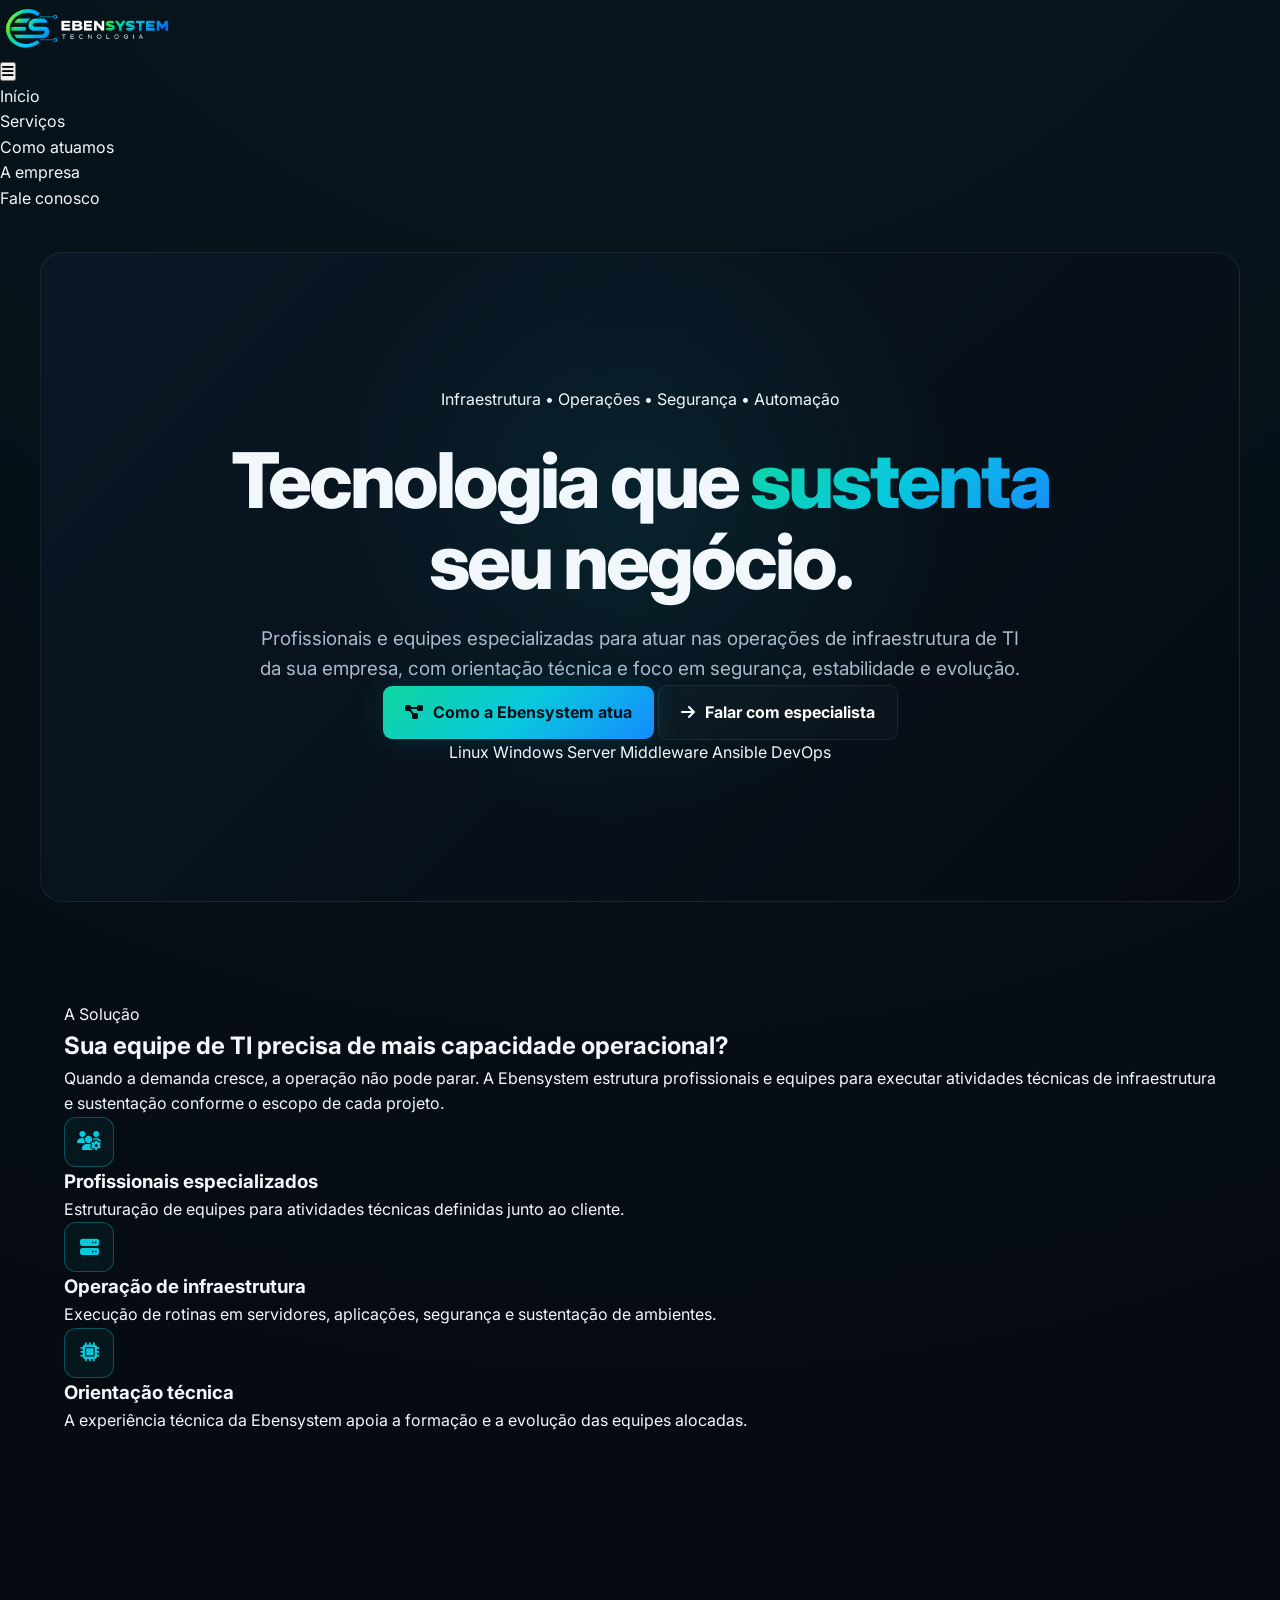
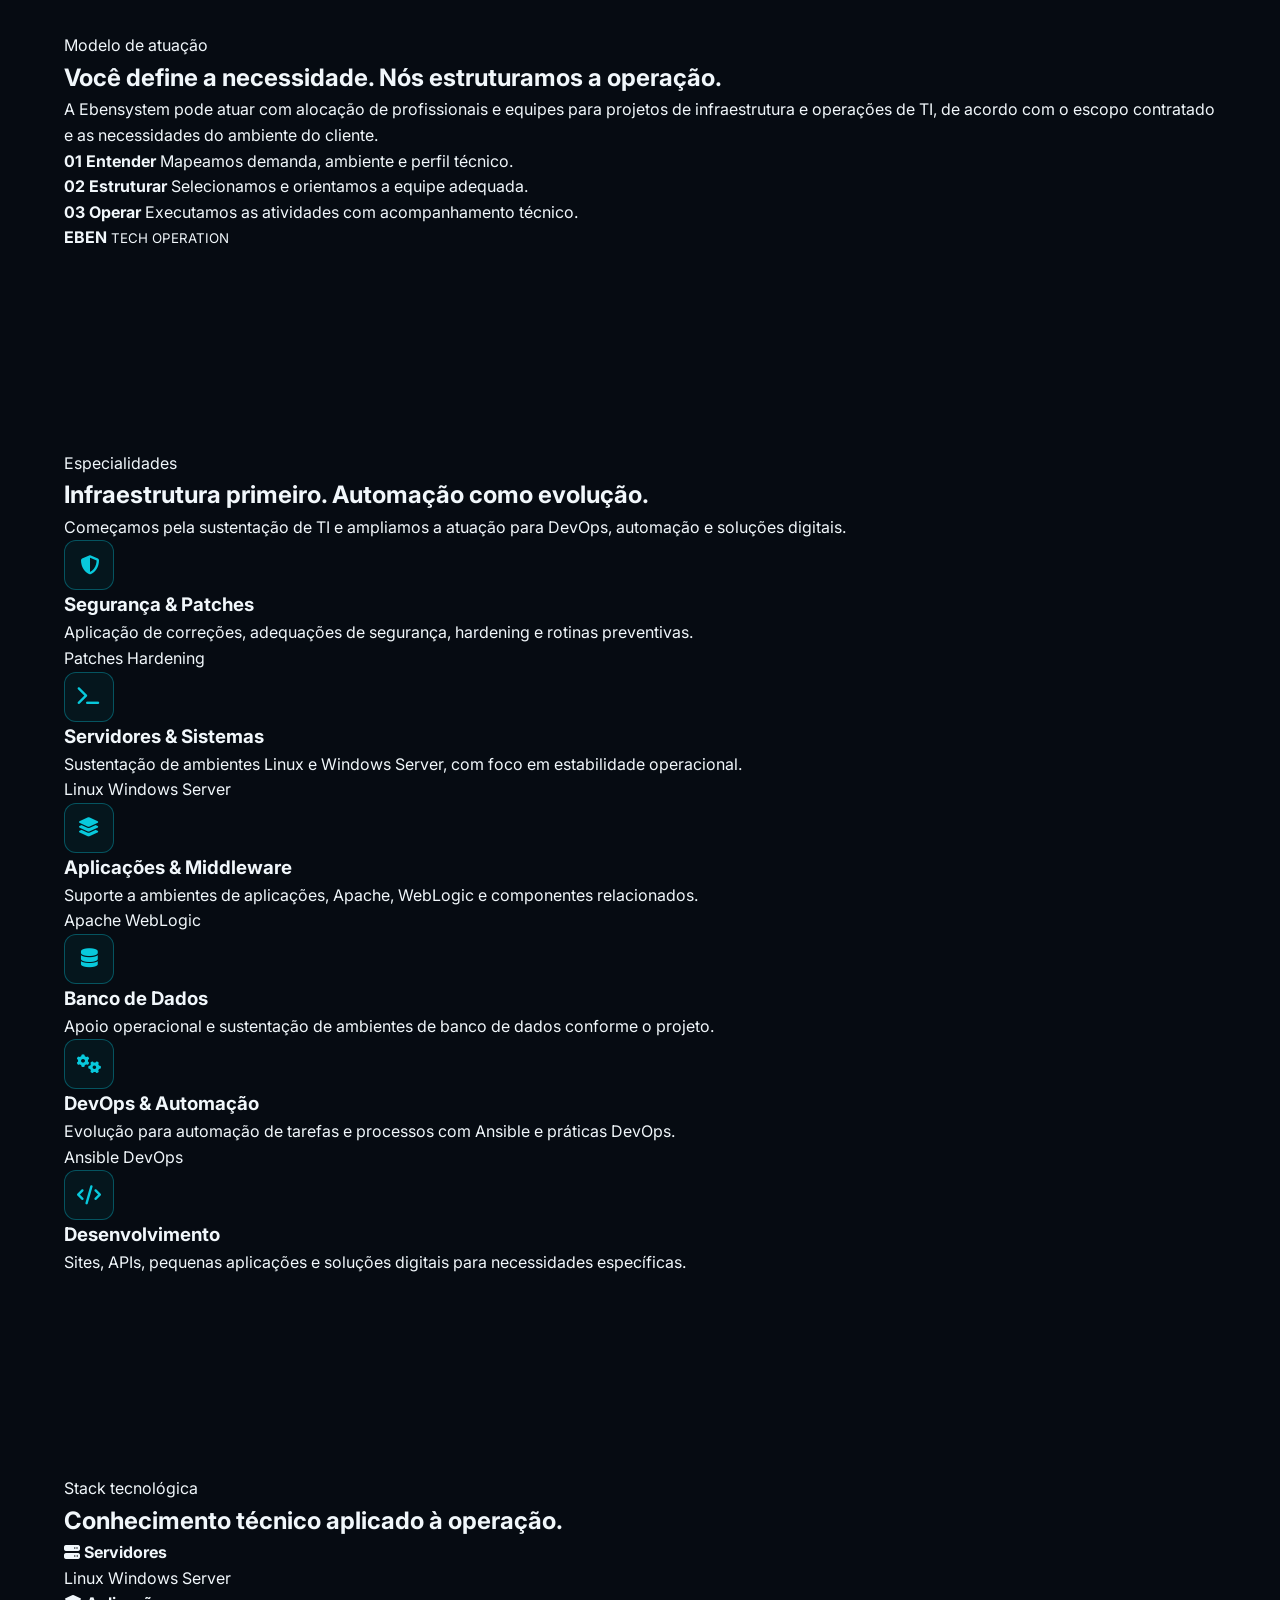
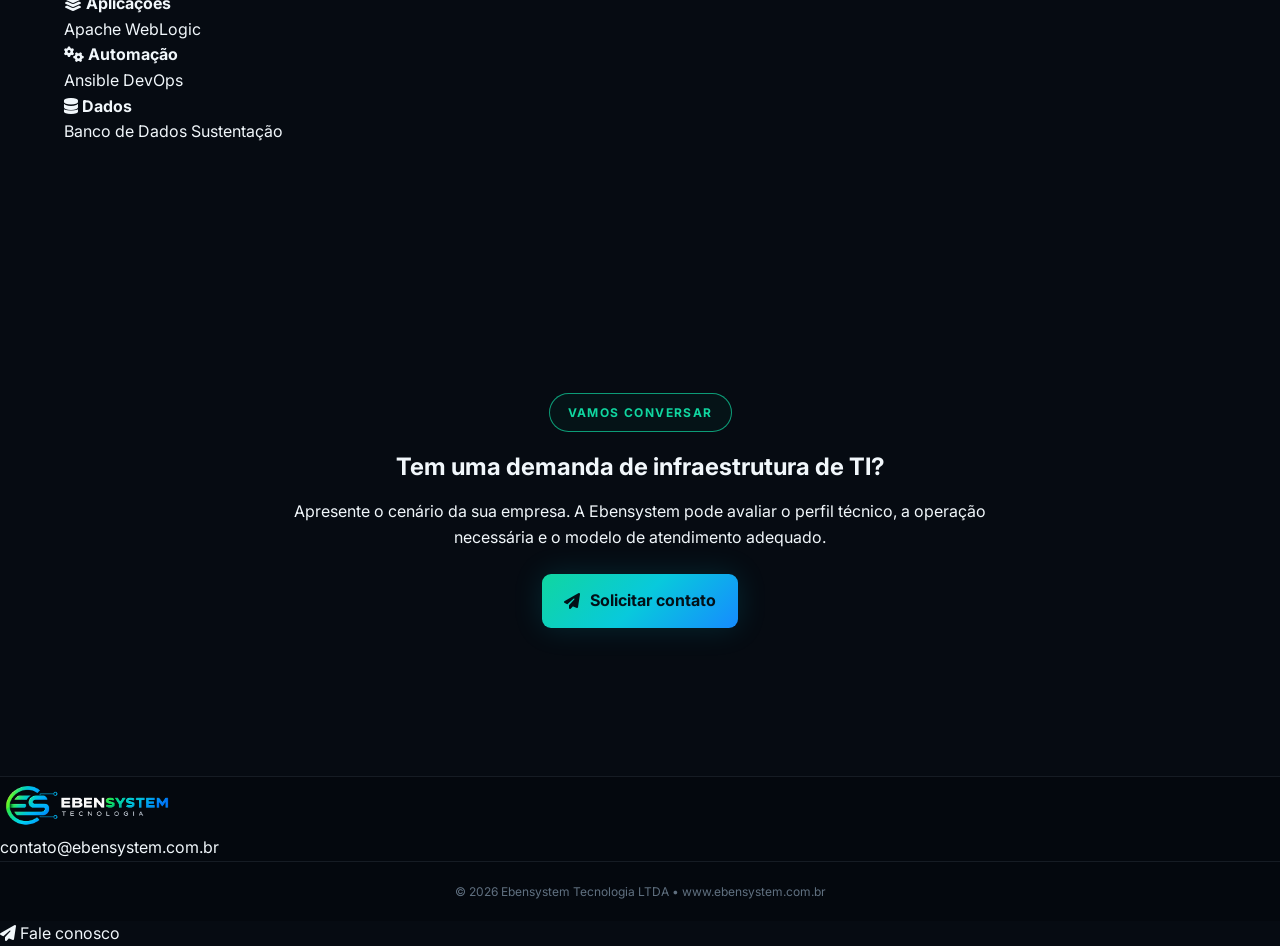
==== index.html @ 0fed4d71 "Add files via upload" ====
<!DOCTYPE html>
<html lang="pt-BR">
 <head>
  <meta charset="utf-8"/>
  <meta content="width=device-width, initial-scale=1.0" name="viewport"/>
  <meta content="Ebensystem Tecnologia &mdash; profissionais e equipes especializadas para opera&ccedil;&otilde;es de infraestrutura, seguran&ccedil;a, servidores, aplica&ccedil;&otilde;es e automa&ccedil;&atilde;o de TI." name="description"/>
  <title>
   Ebensystem Tecnologia | Infraestrutura e Opera&ccedil;&otilde;es de TI
  </title>
  <link href="css/style.css" rel="stylesheet"/>
  <link href="https://cdnjs.cloudflare.com/ajax/libs/font-awesome/6.4.0/css/all.min.css" rel="stylesheet"/>
 </head>
 <body>
  <header>
   <a class="logo-container" href="index.html">
    <img alt="Ebensystem Tecnologia" class="logo-img" src="img/logo.png"/>
   </a>
   <button aria-expanded="false" aria-label="Abrir menu" class="menu-toggle" type="button">
    <i class="fa-solid fa-bars">
    </i>
   </button>
   <nav>
    <ul>
     <li>
      <a aria-current="page" class="active" href="index.html">
       In&iacute;cio
      </a>
     </li>
     <li>
      <a href="servicos.html">
       Servi&ccedil;os
      </a>
     </li>
     <li>
      <a href="clientes.html">
       Como atuamos
      </a>
     </li>
     <li>
      <a href="historia.html">
       A empresa
      </a>
     </li>
     <li>
      <a class="nav-cta" href="contato.html">
       Fale conosco
      </a>
     </li>
    </ul>
   </nav>
  </header>
  <main>
   <section class="hero reveal">
    <div class="hero-grid">
    </div>
    <span class="hero-node node1">
    </span>
    <span class="hero-node node2">
    </span>
    <span class="hero-node node3">
    </span>
    <div class="hero-content">
     <span class="eyebrow">
      Infraestrutura &bull; Opera&ccedil;&otilde;es &bull; Seguran&ccedil;a &bull; Automa&ccedil;&atilde;o
     </span>
     <h1>
      Tecnologia que
      <span>
       sustenta
      </span>
      seu neg&oacute;cio.
     </h1>
     <p>
      Profissionais e equipes especializadas para atuar nas opera&ccedil;&otilde;es de infraestrutura de TI da sua empresa, com orienta&ccedil;&atilde;o t&eacute;cnica e foco em seguran&ccedil;a, estabilidade e evolu&ccedil;&atilde;o.
     </p>
     <div class="hero-actions">
      <a class="btn-primary" href="clientes.html">
       <i class="fa-solid fa-diagram-project">
       </i>
       Como a Ebensystem atua
      </a>
      <a class="btn-secondary" href="contato.html">
       <i class="fa-solid fa-arrow-right">
       </i>
       Falar com especialista
      </a>
     </div>
     <div class="hero-techline">
      <span>
       Linux
      </span>
      <span>
       Windows Server
      </span>
      <span>
       Middleware
      </span>
      <span>
       Ansible
      </span>
      <span>
       DevOps
      </span>
     </div>
    </div>
   </section>
   <section class="section">
    <div class="section-head">
     <span class="section-kicker">
      A Solução
     </span>
     <h2>
      Sua equipe de TI precisa de mais capacidade operacional?
     </h2>
     <p>
      Quando a demanda cresce, a opera&ccedil;&atilde;o n&atilde;o pode parar. A Ebensystem estrutura profissionais e equipes para executar atividades t&eacute;cnicas de infraestrutura e sustenta&ccedil;&atilde;o conforme o escopo de cada projeto.
     </p>
    </div>
    <div class="grid-3">
     <div class="card reveal">
      <div class="card-icon">
       <i class="fa-solid fa-users-gear">
       </i>
      </div>
      <h3>
       Profissionais especializados
      </h3>
      <p>
       Estrutura&ccedil;&atilde;o de equipes para atividades t&eacute;cnicas definidas junto ao cliente.
      </p>
     </div>
     <div class="card reveal delay-1">
      <div class="card-icon">
       <i class="fa-solid fa-server">
       </i>
      </div>
      <h3>
       Opera&ccedil;&atilde;o de infraestrutura
      </h3>
      <p>
       Execu&ccedil;&atilde;o de rotinas em servidores, aplica&ccedil;&otilde;es, seguran&ccedil;a e sustenta&ccedil;&atilde;o de ambientes.
      </p>
     </div>
     <div class="card reveal delay-2">
      <div class="card-icon">
       <i class="fa-solid fa-microchip">
       </i>
      </div>
      <h3>
       Orienta&ccedil;&atilde;o t&eacute;cnica
      </h3>
      <p>
       A experi&ecirc;ncia t&eacute;cnica da Ebensystem apoia a forma&ccedil;&atilde;o e a evolu&ccedil;&atilde;o das equipes alocadas.
      </p>
     </div>
    </div>
   </section>
   <section class="section" id="modelo">
    <div class="model">
     <div class="card model-main">
      <span class="section-kicker">
       Modelo de atua&ccedil;&atilde;o
      </span>
      <h2>
       Voc&ecirc; define a necessidade. N&oacute;s estruturamos a opera&ccedil;&atilde;o.
      </h2>
      <p>
       A Ebensystem pode atuar com aloca&ccedil;&atilde;o de profissionais e equipes para projetos de infraestrutura e opera&ccedil;&otilde;es de TI, de acordo com o escopo contratado e as necessidades do ambiente do cliente.
      </p>
      <div class="model-steps">
       <div class="step">
        <b>
         01
        </b>
        <strong>
         Entender
        </strong>
        <span>
         Mapeamos demanda, ambiente e perfil t&eacute;cnico.
        </span>
       </div>
       <div class="step">
        <b>
         02
        </b>
        <strong>
         Estruturar
        </strong>
        <span>
         Selecionamos e orientamos a equipe adequada.
        </span>
       </div>
       <div class="step">
        <b>
         03
        </b>
        <strong>
         Operar
        </strong>
        <span>
         Executamos as atividades com acompanhamento t&eacute;cnico.
        </span>
       </div>
      </div>
     </div>
     <div class="tech-panel">
      <div class="network">
      </div>
      <div class="network-label">
       <div>
        <strong>
         EBEN
        </strong>
        <small>
         TECH OPERATION
        </small>
       </div>
      </div>
     </div>
    </div>
   </section>
   <section class="section">
    <div class="section-head">
     <span class="section-kicker">
      Especialidades
     </span>
     <h2>
      Infraestrutura primeiro. Automa&ccedil;&atilde;o como evolu&ccedil;&atilde;o.
     </h2>
     <p>
      Come&ccedil;amos pela sustenta&ccedil;&atilde;o de TI e ampliamos a atua&ccedil;&atilde;o para DevOps, automa&ccedil;&atilde;o e solu&ccedil;&otilde;es digitais.
     </p>
    </div>
    <div class="grid-3">
     <div class="card">
      <div class="card-icon">
       <i class="fa-solid fa-shield-halved">
       </i>
      </div>
      <h3>
       Seguran&ccedil;a &amp; Patches
      </h3>
      <p>
       Aplica&ccedil;&atilde;o de corre&ccedil;&otilde;es, adequa&ccedil;&otilde;es de seguran&ccedil;a, hardening e rotinas preventivas.
      </p>
      <div class="tech-badge-list">
       <span class="tech-badge">
        Patches
       </span>
       <span class="tech-badge">
        Hardening
       </span>
      </div>
     </div>
     <div class="card">
      <div class="card-icon">
       <i class="fa-solid fa-terminal">
       </i>
      </div>
      <h3>
       Servidores &amp; Sistemas
      </h3>
      <p>
       Sustenta&ccedil;&atilde;o de ambientes Linux e Windows Server, com foco em estabilidade operacional.
      </p>
      <div class="tech-badge-list">
       <span class="tech-badge">
        Linux
       </span>
       <span class="tech-badge">
        Windows Server
       </span>
      </div>
     </div>
     <div class="card">
      <div class="card-icon">
       <i class="fa-solid fa-layer-group">
       </i>
      </div>
      <h3>
       Aplica&ccedil;&otilde;es &amp; Middleware
      </h3>
      <p>
       Suporte a ambientes de aplica&ccedil;&otilde;es, Apache, WebLogic e componentes relacionados.
      </p>
      <div class="tech-badge-list">
       <span class="tech-badge">
        Apache
       </span>
       <span class="tech-badge">
        WebLogic
       </span>
      </div>
     </div>
     <div class="card">
      <div class="card-icon">
       <i class="fa-solid fa-database">
       </i>
      </div>
      <h3>
       Banco de Dados
      </h3>
      <p>
       Apoio operacional e sustenta&ccedil;&atilde;o de ambientes de banco de dados conforme o projeto.
      </p>
     </div>
     <div class="card">
      <div class="card-icon">
       <i class="fa-solid fa-gears">
       </i>
      </div>
      <h3>
       DevOps &amp; Automa&ccedil;&atilde;o
      </h3>
      <p>
       Evolu&ccedil;&atilde;o para automa&ccedil;&atilde;o de tarefas e processos com Ansible e pr&aacute;ticas DevOps.
      </p>
      <div class="tech-badge-list">
       <span class="tech-badge">
        Ansible
       </span>
       <span class="tech-badge">
        DevOps
       </span>
      </div>
     </div>
     <div class="card">
      <div class="card-icon">
       <i class="fa-solid fa-code">
       </i>
      </div>
      <h3>
       Desenvolvimento
      </h3>
      <p>
       Sites, APIs, pequenas aplica&ccedil;&otilde;es e solu&ccedil;&otilde;es digitais para necessidades espec&iacute;ficas.
      </p>
     </div>
    </div>
   </section>
   <section class="section">
    <div class="section-head">
     <span class="section-kicker">
      Stack tecnol&oacute;gica
     </span>
     <h2>
      Conhecimento t&eacute;cnico aplicado &agrave; opera&ccedil;&atilde;o.
     </h2>
    </div>
    <div class="tech-stack">
     <div class="tech-category">
      <h4>
       <i class="fa-solid fa-server">
       </i>
       Servidores
      </h4>
      <div class="tech-list">
       <span class="tech-item">
        Linux
       </span>
       <span class="tech-item">
        Windows Server
       </span>
      </div>
     </div>
     <div class="tech-category">
      <h4>
       <i class="fa-solid fa-layer-group">
       </i>
       Aplica&ccedil;&otilde;es
      </h4>
      <div class="tech-list">
       <span class="tech-item">
        Apache
       </span>
       <span class="tech-item">
        WebLogic
       </span>
      </div>
     </div>
     <div class="tech-category">
      <h4>
       <i class="fa-solid fa-gears">
       </i>
       Automa&ccedil;&atilde;o
      </h4>
      <div class="tech-list">
       <span class="tech-item">
        Ansible
       </span>
       <span class="tech-item">
        DevOps
       </span>
      </div>
     </div>
     <div class="tech-category">
      <h4>
       <i class="fa-solid fa-database">
       </i>
       Dados
      </h4>
      <div class="tech-list">
       <span class="tech-item">
        Banco de Dados
       </span>
       <span class="tech-item">
        Sustenta&ccedil;&atilde;o
       </span>
      </div>
     </div>
    </div>
   </section>
   <section class="section">
    <div class="card" style="text-align:center;padding:3rem 1.5rem">
     <span class="tech-tag">
      VAMOS CONVERSAR
     </span>
     <h2 style="margin:1rem 0 .8rem">
      Tem uma demanda de infraestrutura de TI?
     </h2>
     <p class="muted" style="max-width:700px;margin:0 auto 1.5rem">
      Apresente o cen&aacute;rio da sua empresa. A Ebensystem pode avaliar o perfil t&eacute;cnico, a opera&ccedil;&atilde;o necess&aacute;ria e o modelo de atendimento adequado.
     </p>
     <a class="btn-primary" href="contato.html">
      <i class="fa-solid fa-paper-plane">
      </i>
      Solicitar contato
     </a>
    </div>
   </section>
  </main>
  <footer>
   <div class="footer-content">
    <a class="logo-container" href="index.html">
     <img alt="Ebensystem Tecnologia" class="logo-img" src="img/logo.png"/>
    </a>
    <p class="footer-mail">
     contato@ebensystem.com.br
    </p>
   </div>
   <div class="footer-bottom">
    &copy; 2026 Ebensystem Tecnologia LTDA &bull; www.ebensystem.com.br
   </div>
  </footer>
  <a class="btn-flutuante" href="contato.html" title="Falar com a equipe">
   <i class="fa-solid fa-paper-plane">
   </i>
   <span>
    Fale conosco
   </span>
  </a>
  <script src="app.js">
  </script>
 </body>
</html>
---- css/style.css ----
@import url('https://fonts.googleapis.com/css2?family=Inter:wght@300;400;500;600;700;800&display=swap');


:root {

    --bg-dark: #060b12;

    --bg-section: #08111a;

    --bg-card: #0b1621;

    --bg-card-2: #0e1c29;

    --border: rgba(148, 163, 184, 0.13);

    --border-hover: rgba(20, 220, 190, 0.55);

    --text: #f1f7fb;

    --text-muted: #91a5b8;

    --green: #10d6a0;

    --cyan: #08c9dc;

    --blue: #168bff;

    --gradient:
        linear-gradient(
            135deg,
            #10d6a0,
            #08c9dc,
            #168bff
        );

    --shadow:
        0 20px 60px rgba(0, 0, 0, 0.35);

}


* {

    margin: 0;

    padding: 0;

    box-sizing: border-box;

}


html {

    scroll-behavior: smooth;

}


body {

    font-family: 'Inter', sans-serif;

    background:
        radial-gradient(
            circle at 50% -10%,
            rgba(8, 201, 220, 0.07),
            transparent 40%
        ),
        var(--bg-dark);

    color: var(--text);

    line-height: 1.6;

    overflow-x: hidden;

}


a {

    color: inherit;

    text-decoration: none;

}


/* =========================
   HEADER
========================= */

.site-header {

    position: sticky;

    top: 0;

    z-index: 1000;

    background:
        rgba(6, 11, 18, 0.88);

    backdrop-filter: blur(18px);

    border-bottom:
        1px solid var(--border);

}


.header-container {

    max-width: 1200px;

    margin: auto;

    padding:
        0 24px;

    min-height: 82px;

    display: flex;

    align-items: center;

    justify-content: space-between;

    gap: 30px;

}


.logo-container {

    display: flex;

    align-items: center;

}


.logo-img {

    width: auto;

    height: 58px;

    object-fit: contain;

    transition:
        0.3s ease;

}


.logo-img:hover {

    transform: scale(1.03);

}


.main-nav {

    display: flex;

    align-items: center;

    gap: 28px;

}


.main-nav a {

    color:
        var(--text-muted);

    font-size: 0.92rem;

    font-weight: 600;

    transition:
        0.25s ease;

    position: relative;

}


.main-nav a:hover,
.main-nav a.active {

    color: white;

}


.main-nav a.active::after {

    content: "";

    position: absolute;

    left: 0;

    right: 0;

    bottom: -10px;

    height: 2px;

    background:
        var(--gradient);

    box-shadow:
        0 0 10px rgba(8, 201, 220, 0.6);

}


.nav-contact {

    padding:
        9px 16px;

    border:
        1px solid rgba(16, 214, 160, 0.45);

    border-radius: 8px;

}


.nav-contact:hover {

    background:
        rgba(16, 214, 160, 0.08);

}


/* =========================
   MAIN
========================= */

main {

    width: 100%;

}


.hero {

    min-height: 650px;

    max-width: 1200px;

    margin: 40px auto 0;

    padding:
        100px 40px;

    position: relative;

    overflow: hidden;

    border:
        1px solid var(--border);

    border-radius: 22px;

    background:

        radial-gradient(
            circle at 50% 40%,
            rgba(8, 201, 220, 0.09),
            transparent 45%
        ),

        linear-gradient(
            135deg,
            rgba(10, 25, 38, 0.95),
            rgba(6, 11, 18, 0.98)
        );

    display: flex;

    align-items: center;

    justify-content: center;

    text-align: center;

}


.tech-grid {

    position: absolute;

    inset: 0;

    opacity: 0.35;

    background-image:

        linear-gradient(
            rgba(8, 201, 220, 0.05) 1px,
            transparent 1px
        ),

        linear-gradient(
            90deg,
            rgba(8, 201, 220, 0.05) 1px,
            transparent 1px
        );

    background-size:
        50px 50px;

}


.hero-content {

    position: relative;

    z-index: 3;

    max-width: 900px;

}


.tech-tag {

    display: inline-flex;

    align-items: center;

    gap: 8px;

    padding:
        9px 18px;

    border:
        1px solid rgba(16, 214, 160, 0.7);

    border-radius: 30px;

    color:
        var(--green);

    font-size:
        0.75rem;

    font-weight:
        700;

    letter-spacing:
        1.4px;

    background:
        rgba(16, 214, 160, 0.04);

}


.tech-tag span {

    font-size:
        0.55rem;

}


.tech-tag b {

    color:
        rgba(255,255,255,0.3);

}


.hero h1 {

    font-size:
        clamp(2.7rem, 6vw, 5rem);

    line-height:
        1.05;

    letter-spacing:
        -3px;

    margin:
        28px 0 22px;

    font-weight:
        800;

}


.hero h1 span {

    background:
        var(--gradient);

    -webkit-background-clip:
        text;

    background-clip:
        text;

    color:
        transparent;

}


.hero p {

    max-width:
        760px;

    margin:
        0 auto;

    color:
        #a9bbcb;

    font-size:
        1.18rem;

}


.hero-description {

    margin-top:
        14px !important;

    font-size:
        0.98rem !important;

    color:
        var(--text-muted) !important;

}


.hero-buttons {

    display:
        flex;

    justify-content:
        center;

    flex-wrap:
        wrap;

    gap:
        14px;

    margin-top:
        32px;

}


/* =========================
   BUTTONS
========================= */

.btn-primary,
.btn-secondary {

    display:
        inline-flex;

    align-items:
        center;

    justify-content:
        center;

    gap:
        10px;

    padding:
        14px 22px;

    border-radius:
        9px;

    font-weight:
        700;

    transition:
        0.25s ease;

}


.btn-primary {

    background:
        var(--gradient);

    color:
        #031018;

    box-shadow:
        0 0 30px rgba(8, 201, 220, 0.15);

}


.btn-primary:hover {

    transform:
        translateY(-3px);

    box-shadow:
        0 10px 35px rgba(8, 201, 220, 0.25);

}


.btn-secondary {

    border:
        1px solid var(--border);

    color:
        white;

    background:
        rgba(255,255,255,0.02);

}


.btn-secondary:hover {

    border-color:
        var(--border-hover);

    background:
        rgba(16,214,160,0.05);

}


/* =========================
   NETWORK EFFECT
========================= */

.hero-network {

    position:
        absolute;

    inset:
        0;

    pointer-events:
        none;

    opacity:
        0.6;

}


.network-line {

    position:
        absolute;

    height:
        1px;

    background:
        linear-gradient(
            90deg,
            transparent,
            rgba(8,201,220,0.35),
            transparent
        );

    transform-origin:
        left center;

}


.line-1 {

    width:
        420px;

    top:
        28%;

    left:
        5%;

    transform:
        rotate(17deg);

}


.line-2 {

    width:
        380px;

    right:
        2%;

    top:
        35%;

    transform:
        rotate(-22deg);

}


.line-3 {

    width:
        350px;

    left:
        18%;

    bottom:
        22%;

    transform:
        rotate(-12deg);

}


.network-node {

    position:
        absolute;

    width:
        8px;

    height:
        8px;

    border-radius:
        50%;

    background:
        var(--cyan);

    box-shadow:
        0 0 20px var(--cyan);

}


.node-1 {

    left:
        15%;

    top:
        27%;

}


.node-2 {

    right:
        17%;

    top:
        34%;

}


.node-3 {

    left:
        27%;

    bottom:
        20%;

}


.node-4 {

    right:
        25%;

    bottom:
        18%;

}


/* =========================
   SECTIONS
========================= */

.section {

    max-width:
        1200px;

    margin:
        auto;

    padding:
        100px 24px;

}


.section-dark {

    max-width:
        none;

    padding-left:
        max(24px, calc((100% - 1152px) / 2));

    padding-right:
        max(24px, calc((100% - 1152px) / 2));

    background:
        linear-gradient(
            180deg,
            rgba(8,17,26,0.5),
            rgba(5,11,18,0.9)
        );

    border-top:
        1px solid var(--border);

    border-bottom:
        1px solid var(--border);

}


.section-heading {

    max-width:
        760px;

    margin:
        0 auto 50px;

    text-align:
        center;

}


.section-label {

    color:
        var(--green);

    font-size:
        0.72rem;

    font-weight:
        800;

    letter-spacing:
        2px;

    text-transform:
        uppercase;

}


.section-heading h2,
.cta-section h2 {

    font-size:
        clamp(2rem, 4vw, 3rem);

    line-height:
        1.15;

    margin:
        12px 0 18px;

    letter-spacing:
        -1px;

}


.section-heading p,
.cta-section p {

    color:
        var(--text-muted);

    font-size:
        1rem;

}


/* =========================
   PROCESS
========================= */

.process-grid {

    max-width:
        1100px;

    margin:
        auto;

    display:
        grid;

    grid-template-columns:
        repeat(3, 1fr);

    gap:
        20px;

}


.process-card {

    position:
        relative;

    background:
        linear-gradient(
            145deg,
            var(--bg-card-2),
            var(--bg-card)
        );

    border:
        1px solid var(--border);

    border-radius:
        16px;

    padding:
        30px;

    overflow:
        hidden;

    transition:
        0.3s ease;

}


.process-card:hover {

    transform:
        translateY(-5px);

    border-color:
        var(--border-hover);

    box-shadow:
        var(--shadow);

}


.process-number {

    position:
        absolute;

    right:
        20px;

    top:
        14px;

    font-size:
        3rem;

    font-weight:
        800;

    color:
        rgba(255,255,255,0.035);

}


.card-icon,
.service-icon {

    width:
        50px;

    height:
        50px;

    display:
        flex;

    align-items:
        center;

    justify-content:
        center;

    border:
        1px solid rgba(8,201,220,0.35);

    border-radius:
        12px;

    color:
        var(--cyan);

    background:
        rgba(8,201,220,0.06);

    font-size:
        1.2rem;

}


.process-card h3,
.service-card h3 {

    margin:
        18px 0 10px;

    font-size:
        1.15rem;

}


.process-card p,
.service-card p {

    color:
        var(--text-muted);

    font-size:
        0.92rem;

}


/* =========================
   SERVICES
========================= */

.services-grid {

    max-width:
        1150px;

    margin:
        auto;

    display:
        grid;

    grid-template-columns:
        repeat(3, 1fr);

    gap:
        18px;

}


.service-card {

    padding:
        27px;

    border:
        1px solid var(--border);

    border-radius:
        16px;

    background:
        rgba(11,22,33,0.75);

    transition:
        0.3s ease;

}


.service-card:hover {

    transform:
        translateY(-4px);

    border-color:
        var(--border-hover);

}


.service-tags {

    display:
        flex;

    flex-wrap:
        wrap;

    gap:
        7px;

    margin-top:
        18px;

}


.service-tags span {

    padding:
        5px 9px;

    border-radius:
        6px;

    background:
        rgba(8,201,220,0.06);

    border:
        1px solid rgba(8,201,220,0.12);

    color:
        #8ddde6;

    font-size:
        0.7rem;

}


/* =========================
   FEATURES
========================= */

.features-grid {

    max-width:
        1000px;

    margin:
        auto;

    display:
        grid;

    grid-template-columns:
        repeat(2, 1fr);

    gap:
        18px;

}


.feature {

    display:
        flex;

    gap:
        18px;

    padding:
        25px;

    border:
        1px solid var(--border);

    border-radius:
        14px;

    background:
        rgba(255,255,255,0.015);

}


.feature > i {

    color:
        var(--green);

    font-size:
        1.5rem;

    margin-top:
        3px;

}


.feature h3 {

    margin-bottom:
        5px;

}


.feature p {

    color:
        var(--text-muted);

    font-size:
        0.9rem;

}


/* =========================
   TECHNOLOGIES
========================= */

.technology-section {

    padding:
        100px 24px;

    max-width:
        1200px;

    margin:
        auto;

}


.technology-cloud {

    display:
        flex;

    flex-wrap:
        wrap;

    justify-content:
        center;

    gap:
        12px;

}


.technology-cloud span {

    padding:
        13px 20px;

    border:
        1px solid var(--border);

    border-radius:
        10px;

    color:
        #b8c8d7;

    background:
        var(--bg-card);

    font-size:
        0.9rem;

    transition:
        0.25s ease;

}


.technology-cloud span:hover {

    border-color:
        var(--cyan);

    color:
        white;

    transform:
        translateY(-2px);

}


/* =========================
   PAGE HERO
========================= */

.page-hero {

    max-width:
        1200px;

    margin:
        40px auto 0;

    padding:
        90px 24px;

    text-align:
        center;

    border-bottom:
        1px solid var(--border);

    background:
        radial-gradient(
            circle at center,
            rgba(8,201,220,0.08),
            transparent 55%
        );

}


.page-hero h1 {

    max-width:
        900px;

    margin:
        18px auto;

    font-size:
        clamp(2.5rem, 5vw, 4.3rem);

    line-height:
        1.05;

    letter-spacing:
        -2px;

}


.page-hero h1 span {

    background:
        var(--gradient);

    -webkit-background-clip:
        text;

    background-clip:
        text;

    color:
        transparent;

}


.page-hero p {

    max-width:
        700px;

    margin:
        auto;

    color:
        var(--text-muted);

    font-size:
        1.08rem;

}


/* =========================
   ABOUT
========================= */

.about-grid {

    max-width:
        1050px;

    margin:
        auto;

    display:
        grid;

    grid-template-columns:
        1.5fr 0.8fr;

    gap:
        60px;

    align-items:
        center;

}


.about-grid h2 {

    font-size:
        2.3rem;

    line-height:
        1.2;

    margin:
        14px 0 25px;

}


.about-grid p {

    color:
        var(--text-muted);

    margin-bottom:
        15px;

}


.about-panel {

    padding:
        35px;

    border:
        1px solid var(--border);

    border-radius:
        18px;

    background:
        linear-gradient(
            145deg,
            #0e1d2b,
            #09131e
        );

    text-align:
        center;

}


.about-icon {

    width:
        65px;

    height:
        65px;

    margin:
        0 auto 20px;

    display:
        grid;

    place-items:
        center;

    border-radius:
        16px;

    color:
        var(--cyan);

    background:
        rgba(8,201,220,0.08);

    border:
        1px solid rgba(8,201,220,0.25);

    font-size:
        1.6rem;

}


.about-panel strong {

    display:
        block;

    margin:
        10px 0;

    font-size:
        3rem;

    background:
        var(--gradient);

    -webkit-background-clip:
        text;

    background-clip:
        text;

    color:
        transparent;

}


.about-panel p {

    color:
        var(--text-muted);

}


/* =========================
   TIMELINE
========================= */

.timeline {

    max-width:
        800px;

    margin:
        auto;

}


.timeline-item {

    display:
        flex;

    align-items:
        center;

    gap:
        25px;

    padding:
        22px 0;

    border-bottom:
        1px solid var(--border);

}


.timeline-item > span {

    min-width:
        48px;

    height:
        48px;

    display:
        grid;

    place-items:
        center;

    border:
        1px solid var(--cyan);

    border-radius:
        50%;

    color:
        var(--cyan);

    font-weight:
        800;

}


.timeline-item h3 {

    margin-bottom:
        3px;

}


.timeline-item p {

    color:
        var(--text-muted);

}


/* =========================
   CLIENT FLOW
========================= */

.client-flow {

    max-width:
        1100px;

    margin:
        auto;

    display:
        flex;

    align-items:
        center;

    justify-content:
        center;

    gap:
        15px;

    flex-wrap:
        wrap;

}


.flow-step {

    min-width:
        180px;

    padding:
        22px;

    text-align:
        center;

    border:
        1px solid var(--border);

    border-radius:
        14px;

    background:
        var(--bg-card);

}


.flow-step span {

    display:
        block;

    color:
        var(--cyan);

    font-weight:
        800;

    margin-bottom:
        8px;

}


.flow-step strong {

    display:
        block;

}


.flow-step small {

    display:
        block;

    margin-top:
        5px;

    color:
        var(--text-muted);

}


/* =========================
   CONTACT
========================= */

.contact-section {

    max-width:
        1100px;

    margin:
        auto;

    padding:
        90px 24px;

    display:
        grid;

    grid-template-columns:
        0.8fr 1.2fr;

    gap:
        60px;

}


.contact-info h2 {

    font-size:
        2.5rem;

    margin:
        12px 0 18px;

}


.contact-info > p {

    color:
        var(--text-muted);

    margin-bottom:
        30px;

}


.contact-item {

    display:
        flex;

    align-items:
        center;

    gap:
        15px;

    margin:
        20px 0;

}


.contact-icon {

    width:
        45px;

    height:
        45px;

    display:
        grid;

    place-items:
        center;

    color:
        var(--cyan);

    background:
        rgba(8,201,220,0.07);

    border:
        1px solid rgba(8,201,220,0.2);

    border-radius:
        10px;

}


.contact-item span {

    display:
        block;

    color:
        var(--text-muted);

    font-size:
        0.75rem;

}


.contact-item a,
.contact-item strong {

    color:
        white;

    font-size:
        0.95rem;

}


.contact-form-box {

    padding:
        32px;

    border:
        1px solid var(--border);

    border-radius:
        18px;

    background:
        linear-gradient(
            145deg,
            #0d1a27,
            #09131d
        );

}


.form-group {

    margin-bottom:
        18px;

}


.form-group label {

    display:
        block;

    margin-bottom:
        7px;

    font-size:
        0.82rem;

    font-weight:
        600;

}


.form-group input,
.form-group textarea {

    width:
        100%;

    padding:
        13px 14px;

    border:
        1px solid var(--border);

    border-radius:
        8px;

    background:
        rgba(0,0,0,0.25);

    color:
        white;

    outline:
        none;

    font-family:
        inherit;

    font-size:
        0.9rem;

    transition:
        0.2s ease;

}


.form-group input:focus,
.form-group textarea:focus {

    border-color:
        var(--cyan);

    box-shadow:
        0 0 0 3px rgba(8,201,220,0.06);

}


.form-group textarea {

    resize:
        vertical;

}


.form-row {

    display:
        grid;

    grid-template-columns:
        1fr 1fr;

    gap:
        15px;

}


.form-button {

    width:
        100%;

    border:
        none;

    cursor:
        pointer;

    font-family:
        inherit;

}


.form-status {

    display:
        none;

    margin-top:
        18px;

    padding:
        14px;

    border-radius:
        8px;

    text-align:
        center;

    font-size:
        0.85rem;

}


.form-status.success {

    display:
        block;

    color:
        #b9ffd8;

    background:
        rgba(16,185,129,0.1);

    border:
        1px solid rgba(16,185,129,0.3);

}


.form-status.error {

    display:
        block;

    color:
        #ffbaba;

    background:
        rgba(220,50,50,0.1);

    border:
        1px solid rgba(220,50,50,0.3);

}


/* =========================
   CTA
========================= */

.cta-section {

    max-width:
        1100px;

    margin:
        40px auto 100px;

    padding:
        45px;

    border:
        1px solid rgba(8,201,220,0.18);

    border-radius:
        20px;

    background:
        linear-gradient(
            120deg,
            rgba(16,214,160,0.06),
            rgba(8,201,220,0.05),
            rgba(22,139,255,0.05)
        );

    display:
        flex;

    align-items:
        center;

    justify-content:
        space-between;

    gap:
        30px;

}


.cta-section h2 {

    margin:
        10px 0;

}


.cta-section p {

    margin:
        0;

}


/* =========================
   FOOTER
========================= */

footer {

    border-top:
        1px solid var(--border);

    background:
        #04080e;

}


.footer-container {

    max-width:
        1200px;

    margin:
        auto;

    padding:
        55px 24px;

    display:
        grid;

    grid-template-columns:
        1.5fr 1fr 1.2fr;

    gap:
        50px;

}


.footer-logo {

    width:
        190px;

    height:
        auto;

    margin-bottom:
        10px;

}


.footer-container p {

    color:
        var(--text-muted);

    font-size:
        0.85rem;

}


.footer-links {

    display:
        flex;

    flex-direction:
        column;

    gap:
        9px;

}


.footer-links h4 {

    margin-bottom:
        7px;

    color:
        white;

}


.footer-links a,
.footer-links span {

    color:
        var(--text-muted);

    font-size:
        0.85rem;

    transition:
        0.2s ease;

}


.footer-links a:hover {

    color:
        var(--cyan);

}


.footer-bottom {

    padding:
        20px 24px;

    text-align:
        center;

    border-top:
        1px solid var(--border);

    color:
        #607080;

    font-size:
        0.75rem;

}


/* =========================
   RESPONSIVO
========================= */

@media (max-width: 900px) {

    .main-nav {

        gap:
            15px;

    }


    .main-nav a {

        font-size:
            0.82rem;

    }


    .hero {

        margin:
            20px 15px 0;

    }


    .process-grid,
    .services-grid {

        grid-template-columns:
            repeat(2, 1fr);

    }


    .about-grid,
    .contact-section {

        grid-template-columns:
            1fr;

    }


    .footer-container {

        grid-template-columns:
            1fr 1fr;

    }

}


@media (max-width: 650px) {

    .header-container {

        min-height:
            70px;

        padding:
            0 15px;

    }


    .logo-img {

        height:
            45px;

    }


    .main-nav {

        gap:
            10px;

    }


    .main-nav a {

        display:
            none;

    }


    .main-nav .nav-contact {

        display:
            block;

        padding:
            7px 10px;

        font-size:
            0.75rem;

    }


    .hero {

        min-height:
            570px;

        padding:
            70px 20px;

    }


    .hero h1 {

        font-size:
            2.5rem;

        letter-spacing:
            -1.5px;

    }


    .tech-tag {

        font-size:
            0.62rem;

        letter-spacing:
            0.8px;

        padding:
            8px 10px;

    }


    .hero p {

        font-size:
            1rem;

    }


    .hero-buttons {

        flex-direction:
            column;

    }


    .btn-primary,
    .btn-secondary {

        width:
            100%;

    }


    .section {

        padding:
            70px 18px;

    }


    .process-grid,
    .services-grid,
    .features-grid {

        grid-template-columns:
            1fr;

    }


    .technology-section {

        padding:
            70px 18px;

    }


    .page-hero {

        padding:
            70px 18px;

    }


    .page-hero h1 {

        font-size:
            2.5rem;

    }


    .form-row {

        grid-template-columns:
            1fr;

    }


    .cta-section {

        margin:
            20px 18px 70px;

        padding:
            30px 22px;

        flex-direction:
            column;

        align-items:
            flex-start;

    }


    .cta-section .btn-primary {

        width:
            auto;

    }


    .footer-container {

        grid-template-columns:
            1fr;

        gap:
            30px;

    }


    .client-flow {

        flex-direction:
            column;

    }


    .client-flow > i {

        transform:
            rotate(90deg);

    }

}
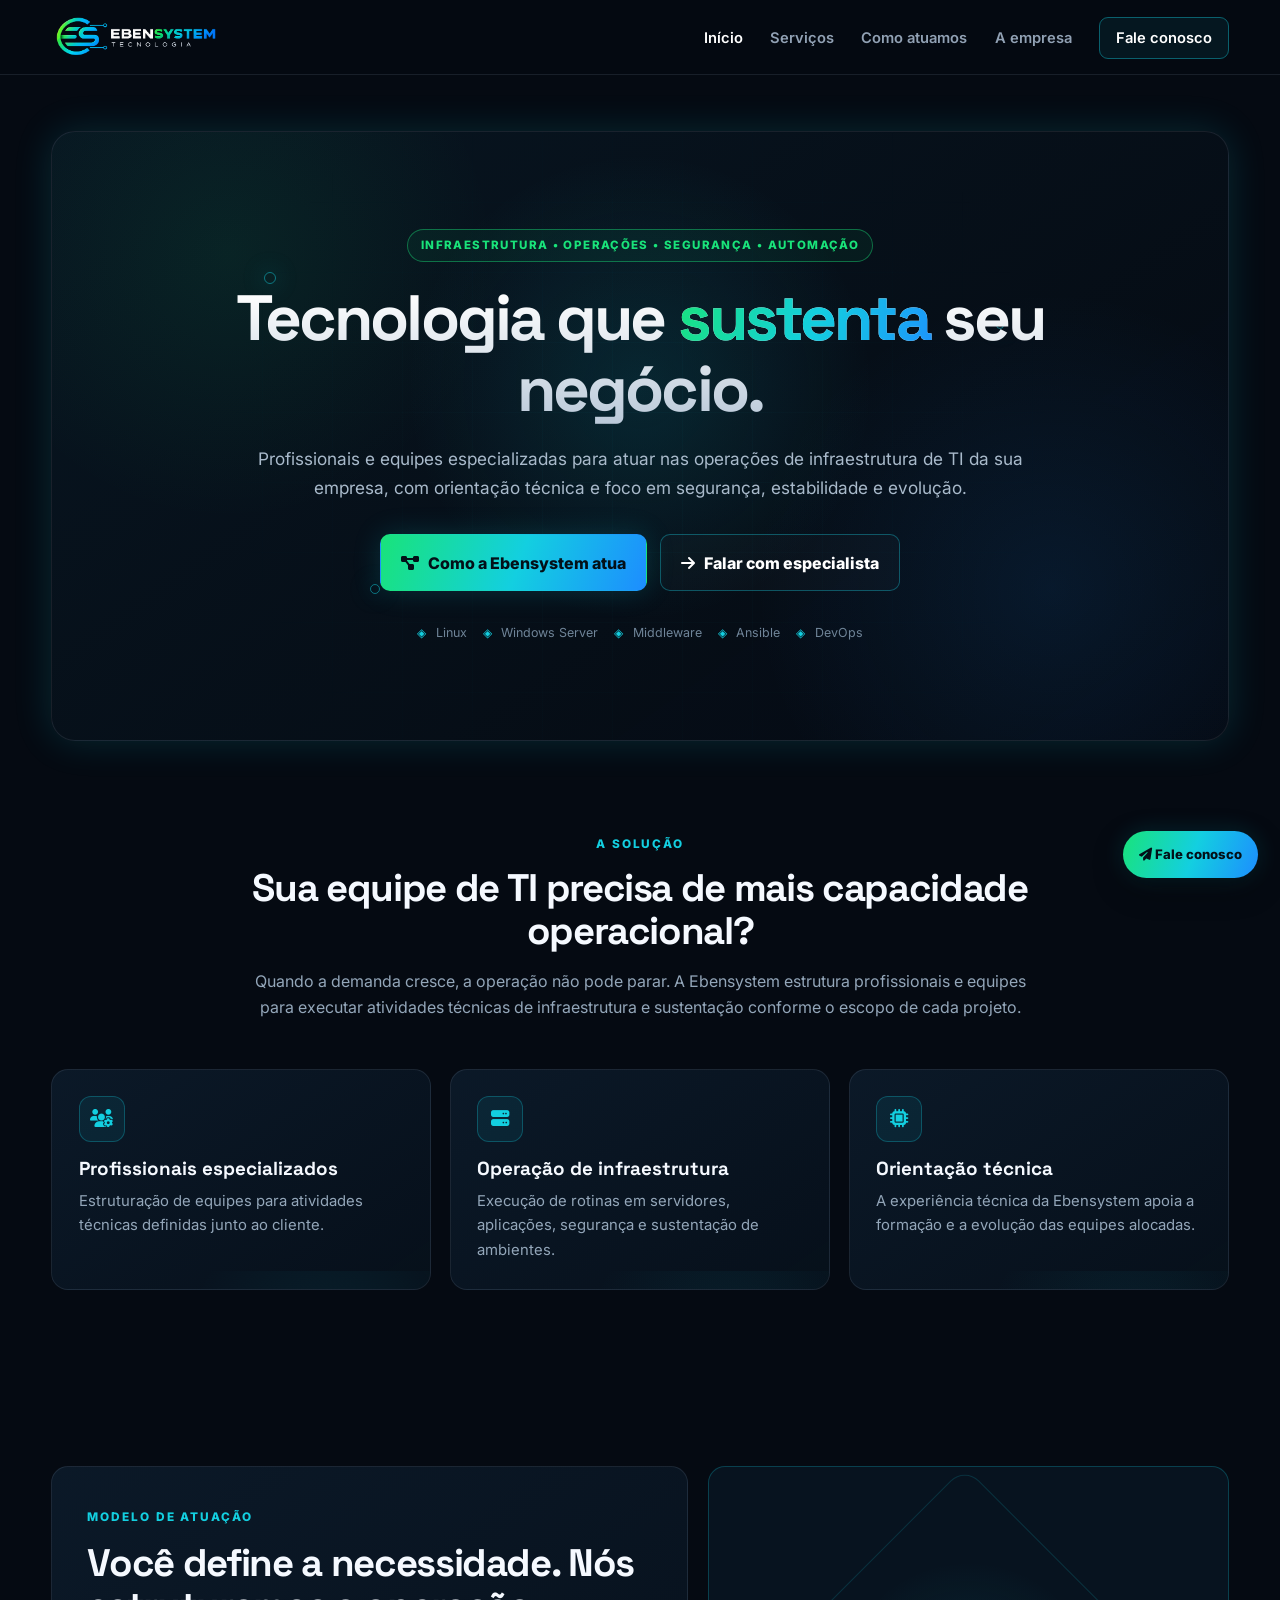
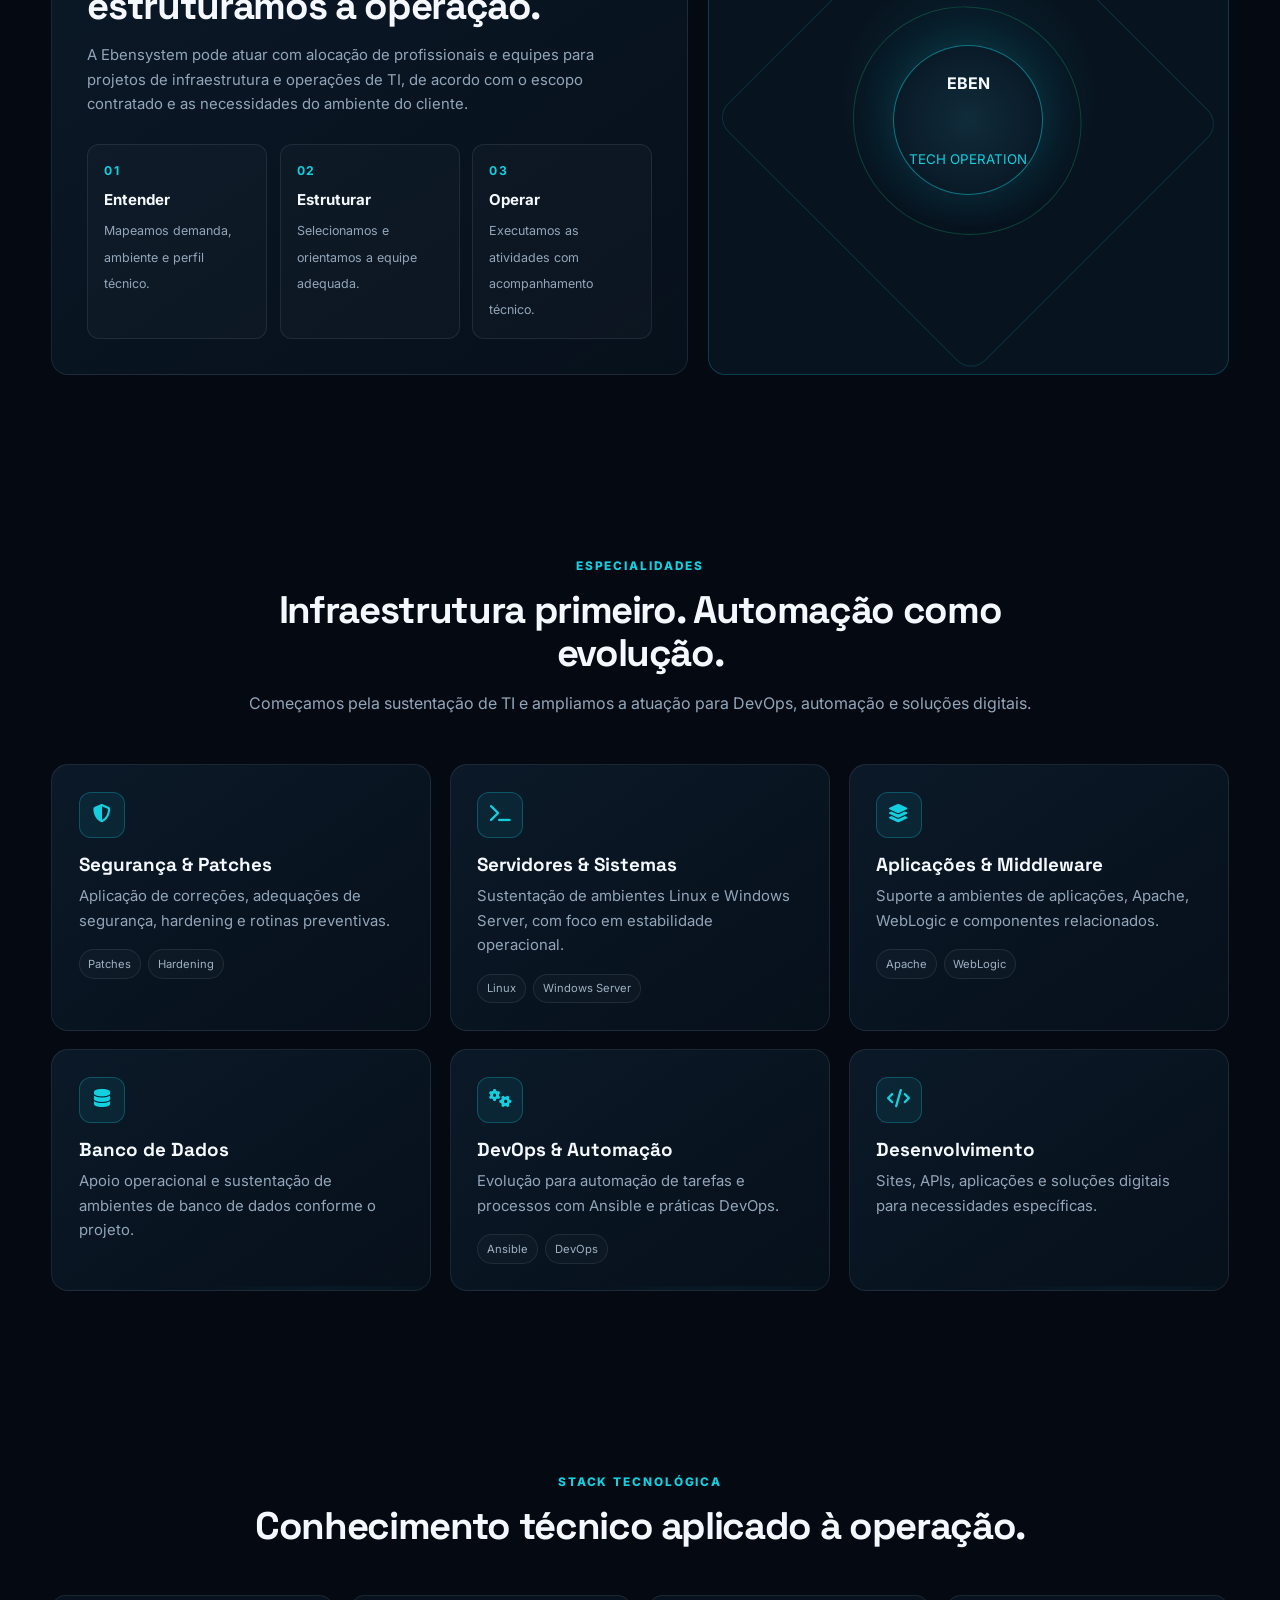
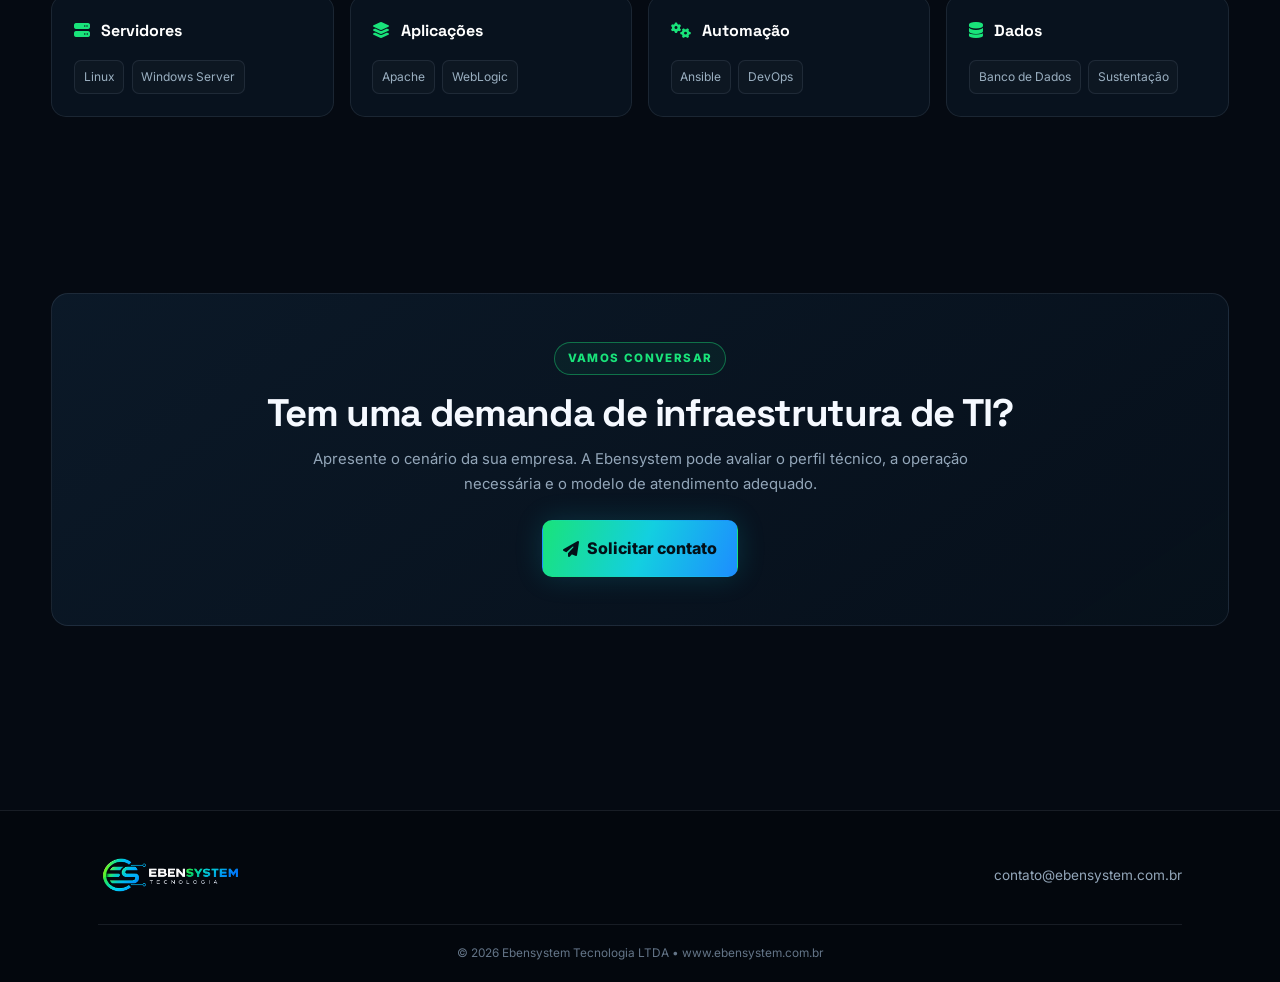
==== commit fd7e94a9: "Remove 'pequenas' from project description" ====
--- a/index.html
+++ b/index.html
@@ -333,7 +333,7 @@
        Desenvolvimento
       </h3>
       <p>
-       Sites, APIs, pequenas aplica&ccedil;&otilde;es e solu&ccedil;&otilde;es digitais para necessidades espec&iacute;ficas.
+       Sites, APIs, aplica&ccedil;&otilde;es e solu&ccedil;&otilde;es digitais para necessidades espec&iacute;ficas.
       </p>
      </div>
     </div>
--- a/css/style.css
+++ b/css/style.css
@@ -1,2407 +1,107 @@
-@import url('https://fonts.googleapis.com/css2?family=Inter:wght@300;400;500;600;700;800&display=swap');
+@import url('https://fonts.googleapis.com/css2?family=Inter:wght@400;500;600;700;800&family=Space+Grotesk:wght@500;600;700&display=swap');
 
+:root{
+  --bg:#050a12;
+  --bg-soft:#07111c;
+  --panel:#091522;
+  --panel-2:#0c1b2a;
+  --line:rgba(148,163,184,.14);
+  --line-strong:rgba(25,210,230,.35);
+  --text:#f5f9ff;
+  --muted:#93a6b9;
+  --green:#19e37a;
+  --cyan:#13cfe0;
+  --blue:#1d8dff;
+  --gradient:linear-gradient(110deg,var(--green),var(--cyan) 52%,var(--blue));
+  --glow:0 0 38px rgba(19,207,224,.16);
+}
+*{box-sizing:border-box;margin:0;padding:0}
+html{scroll-behavior:smooth}
+body{font-family:Inter,Arial,sans-serif;background:var(--bg);color:var(--text);line-height:1.65;overflow-x:hidden}
+body:before{content:"";position:fixed;inset:0;pointer-events:none;opacity:.18;background-image:linear-gradient(rgba(255,255,255,.025) 1px,transparent 1px),linear-gradient(90deg,rgba(255,255,255,.025) 1px,transparent 1px);background-size:48px 48px;mask-image:linear-gradient(to bottom,black,transparent 75%);z-index:-2}
+a{color:inherit;text-decoration:none}
+.container{width:min(1160px,92%);margin:auto}
 
-:root {
+/* Header */
+header{position:sticky;top:0;z-index:1000;background:rgba(5,10,18,.86);backdrop-filter:blur(18px);border-bottom:1px solid var(--line);padding:.55rem 4%;display:flex;align-items:center;justify-content:space-between;gap:25px}
+.logo-container{display:flex;align-items:center;flex-shrink:0}
+.logo-img{width:170px;height:auto;display:block;object-fit:contain;transition:transform .25s ease}
+.logo-container:hover .logo-img{transform:scale(1.02)}
+nav ul{display:flex;align-items:center;gap:1.7rem;list-style:none}
+nav a{color:#91a1b4;font-size:.92rem;font-weight:600;transition:.25s}
+nav a:hover,nav a.active{color:#fff}
+.nav-cta{padding:.7rem 1rem;border:1px solid rgba(19,207,224,.4);border-radius:9px;color:#fff!important;background:rgba(19,207,224,.07)}
+.menu-toggle{display:none;border:1px solid var(--line);background:var(--panel);color:#fff;border-radius:9px;padding:.6rem .75rem;font-size:1.1rem;cursor:pointer}
 
-    --bg-dark: #060b12;
+/* General */
+main{width:min(1200px,92%);margin:0 auto;padding:3.5rem 0 1rem}
+.eyebrow,.tech-tag{display:inline-flex;align-items:center;gap:.5rem;color:var(--green);border:1px solid rgba(25,227,122,.42);background:rgba(25,227,122,.055);padding:.38rem .8rem;border-radius:999px;font-size:.72rem;font-weight:800;letter-spacing:.12em;text-transform:uppercase}
+.section{padding:5.5rem 0}
+.section-head{text-align:center;max-width:800px;margin:0 auto 3rem}
+.section-kicker{color:var(--cyan);font-size:.74rem;font-weight:800;letter-spacing:.16em;text-transform:uppercase}
+h1,h2,h3{font-family:'Space Grotesk',Inter,sans-serif;line-height:1.12}
+h1{font-size:clamp(2.4rem,5vw,4.8rem);letter-spacing:-.045em}
+h2{font-size:clamp(1.9rem,3vw,2.8rem);letter-spacing:-.035em}
+h3{font-size:1.18rem}
+.section-head h2{margin:.65rem 0 1rem}
+.section-head p,.muted{color:var(--muted)}
 
-    --bg-section: #08111a;
+/* Hero */
+.hero{position:relative;min-height:610px;display:grid;place-items:center;text-align:center;overflow:hidden;border:1px solid var(--line);border-radius:24px;background:radial-gradient(circle at 50% 42%,rgba(19,207,224,.12),transparent 34%),linear-gradient(145deg,rgba(8,22,34,.96),rgba(5,10,18,.94));box-shadow:var(--glow)}
+.hero:before{content:"";position:absolute;inset:0;background:radial-gradient(circle at 15% 20%,rgba(25,227,122,.08),transparent 24%),radial-gradient(circle at 85% 75%,rgba(29,141,255,.1),transparent 27%);pointer-events:none}
+.hero-grid{position:absolute;inset:0;background-image:linear-gradient(rgba(19,207,224,.09) 1px,transparent 1px),linear-gradient(90deg,rgba(19,207,224,.09) 1px,transparent 1px);background-size:70px 70px;mask-image:radial-gradient(circle at center,black 0%,transparent 72%);opacity:.32}
+.hero-node{position:absolute;border:1px solid rgba(19,207,224,.5);border-radius:50%;box-shadow:0 0 24px rgba(19,207,224,.25);animation:pulse 3.5s infinite ease-in-out}
+.node1{width:12px;height:12px;top:23%;left:18%}.node2{width:8px;height:8px;top:31%;right:19%;animation-delay:1s}.node3{width:10px;height:10px;bottom:24%;left:27%;animation-delay:2s}
+.hero-content{position:relative;z-index:2;width:min(900px,90%)}
+.hero h1{margin:1.3rem auto 1.2rem;background:linear-gradient(180deg,#fff 5%,#b9c8d8 100%);-webkit-background-clip:text;background-clip:text;color:transparent}
+.hero h1 span{background:var(--gradient);-webkit-background-clip:text;background-clip:text;color:transparent}
+.hero p{max-width:780px;margin:0 auto;color:#a9bacb;font-size:1.08rem}
+.hero-actions{display:flex;justify-content:center;gap:.85rem;flex-wrap:wrap;margin-top:2rem}
+.btn-primary,.btn-secondary{display:inline-flex;align-items:center;justify-content:center;gap:.55rem;padding:.9rem 1.25rem;border-radius:10px;font-weight:800;transition:.25s;cursor:pointer}
+.btn-primary{background:var(--gradient);color:#031018;border:1px solid transparent;box-shadow:0 0 28px rgba(19,207,224,.17)}
+.btn-secondary{background:rgba(255,255,255,.02);color:#fff;border:1px solid var(--line-strong)}
+.btn-primary:hover,.btn-secondary:hover{transform:translateY(-2px);box-shadow:0 12px 35px rgba(19,207,224,.16)}
+.hero-techline{margin:2rem auto 0;display:flex;justify-content:center;gap:1rem;flex-wrap:wrap;color:#6f8498;font-size:.78rem}
+.hero-techline span:before{content:'◈';color:var(--cyan);margin-right:.35rem}
 
-    --bg-card: #0b1621;
+/* Cards */
+.grid-3{display:grid;grid-template-columns:repeat(3,1fr);gap:1.15rem}
+.grid-2{display:grid;grid-template-columns:repeat(2,1fr);gap:1.15rem}
+.card{position:relative;background:linear-gradient(145deg,rgba(12,27,42,.92),rgba(7,17,28,.9));border:1px solid var(--line);border-radius:17px;padding:1.65rem;overflow:hidden;transition:.28s}
+.card:after{content:"";position:absolute;inset:auto -30% -65% 20%;height:160px;background:radial-gradient(circle,rgba(19,207,224,.09),transparent 68%);pointer-events:none}
+.card:hover{transform:translateY(-4px);border-color:rgba(19,207,224,.38);box-shadow:0 18px 55px rgba(0,0,0,.3),0 0 25px rgba(19,207,224,.07)}
+.card-icon{width:46px;height:46px;display:grid;place-items:center;border-radius:12px;color:var(--cyan);background:rgba(19,207,224,.08);border:1px solid rgba(19,207,224,.28);font-size:1.15rem;margin-bottom:1rem}
+.card h3{margin-bottom:.6rem}.card p{color:var(--muted);font-size:.93rem}
+.tech-badge-list{display:flex;flex-wrap:wrap;gap:.45rem;margin-top:1rem}.tech-badge{font-size:.7rem;color:#9eb1c2;border:1px solid var(--line);padding:.28rem .55rem;border-radius:999px;background:rgba(255,255,255,.025)}
 
-    --bg-card-2: #0e1c29;
+/* Commercial model */
+.model{display:grid;grid-template-columns:1.1fr .9fr;gap:1.2rem;align-items:stretch}
+.model-main{padding:2.2rem}.model-main h2{margin:.8rem 0 1rem}.model-main p{color:var(--muted);max-width:720px}.model-steps{display:grid;grid-template-columns:repeat(3,1fr);gap:.8rem;margin-top:1.7rem}
+.step{padding:1rem;border:1px solid var(--line);border-radius:12px;background:rgba(255,255,255,.025)}.step b{display:block;color:var(--cyan);font-size:.76rem;letter-spacing:.12em;margin-bottom:.4rem}.step strong{display:block;font-size:.94rem;margin-bottom:.25rem}.step span{font-size:.78rem;color:var(--muted)}
+.tech-panel{position:relative;min-height:100%;overflow:hidden;padding:2rem;border-radius:17px;border:1px solid rgba(19,207,224,.24);background:radial-gradient(circle at 50% 45%,rgba(19,207,224,.12),transparent 35%),#07131f}
+.network{position:absolute;inset:15%;border:1px solid rgba(19,207,224,.16);transform:rotate(45deg);border-radius:20px}.network:before,.network:after{content:"";position:absolute;border:1px solid rgba(25,227,122,.22);border-radius:50%}.network:before{inset:18%}.network:after{inset:35%}
+.network-label{position:relative;z-index:2;height:100%;min-height:260px;display:grid;place-items:center;text-align:center}.network-label div{width:150px;height:150px;border-radius:50%;display:grid;place-items:center;background:radial-gradient(circle,#102c3b,#07131f);border:1px solid rgba(19,207,224,.5);box-shadow:0 0 45px rgba(19,207,224,.14)}.network-label strong{display:block}.network-label small{color:var(--cyan);display:block;margin-top:.25rem}
 
-    --border: rgba(148, 163, 184, 0.13);
+/* Tech stack */
+.tech-stack{display:grid;grid-template-columns:repeat(4,1fr);gap:1rem}.tech-category{padding:1.35rem;border:1px solid var(--line);border-radius:15px;background:rgba(9,21,34,.78)}.tech-category h4{font-family:'Space Grotesk',Inter,sans-serif;color:#fff;margin-bottom:1rem}.tech-category h4 i{color:var(--green);margin-right:.45rem}.tech-list{display:flex;flex-wrap:wrap;gap:.45rem}.tech-item{font-size:.75rem;color:#9bb0c1;padding:.4rem .55rem;border-radius:7px;background:rgba(255,255,255,.025);border:1px solid var(--line)}
 
-    --border-hover: rgba(20, 220, 190, 0.55);
+/* Page hero */
+.page-hero{text-align:center;padding:4.5rem 1rem 3.2rem}.page-hero h1{margin:1rem auto;max-width:900px}.page-hero p{max-width:760px;margin:auto;color:var(--muted);font-size:1.05rem}
 
-    --text: #f1f7fb;
+/* Timeline / company */
+.timeline{display:grid;grid-template-columns:repeat(4,1fr);gap:1rem}.timeline .card{min-height:190px}.timeline .num{font-size:2.5rem;font-family:'Space Grotesk';font-weight:800;color:rgba(19,207,224,.18)}
 
-    --text-muted: #91a5b8;
+/* Contact */
+.contact-grid{display:grid;grid-template-columns:.8fr 1.2fr;gap:1.2rem}.contact-info{padding:2rem}.contact-info h2{margin:1rem 0}.contact-item{display:flex;gap:.85rem;padding:1rem 0;border-bottom:1px solid var(--line)}.contact-item i{color:var(--cyan);width:20px}.contact-item span{color:var(--muted)}
+.form-card{padding:2rem}.field{margin-bottom:1rem}.field label{display:block;font-size:.8rem;font-weight:700;margin-bottom:.4rem;color:#dbe7f1}.field input,.field textarea{width:100%;padding:.9rem 1rem;border-radius:10px;border:1px solid var(--line);background:#050d16;color:#fff;font:inherit;outline:none}.field input:focus,.field textarea:focus{border-color:var(--cyan);box-shadow:0 0 0 3px rgba(19,207,224,.08)}
 
-    --green: #10d6a0;
+/* Footer */
+footer{margin-top:5rem;border-top:1px solid var(--line);background:#03070d;padding:2.5rem 4% 1.2rem}.footer-content{width:min(1160px,92%);margin:auto;display:flex;justify-content:space-between;align-items:center;gap:1.5rem;flex-wrap:wrap}.footer-content .logo-img{width:145px}.footer-mail{color:var(--muted);font-size:.85rem}.footer-bottom{width:min(1160px,92%);margin:1.5rem auto 0;padding-top:1.2rem;border-top:1px solid var(--line);text-align:center;color:#647588;font-size:.74rem}
+.btn-flutuante{position:fixed;right:22px;bottom:22px;z-index:999;background:var(--gradient);color:#031018;padding:.8rem 1rem;border-radius:999px;font-weight:800;font-size:.82rem;box-shadow:0 10px 30px rgba(0,0,0,.35),0 0 25px rgba(19,207,224,.16);transition:.25s}.btn-flutuante:hover{transform:translateY(-3px)}
 
-    --cyan: #08c9dc;
+.reveal{animation:rise .7s ease both}.delay-1{animation-delay:.08s}.delay-2{animation-delay:.16s}.delay-3{animation-delay:.24s}
+@keyframes rise{from{opacity:0;transform:translateY(12px)}to{opacity:1;transform:none}}
+@keyframes pulse{0%,100%{transform:scale(.85);opacity:.5}50%{transform:scale(1.2);opacity:1}}
 
-    --blue: #168bff;
-
-    --gradient:
-        linear-gradient(
-            135deg,
-            #10d6a0,
-            #08c9dc,
-            #168bff
-        );
-
-    --shadow:
-        0 20px 60px rgba(0, 0, 0, 0.35);
-
-}
-
-
-* {
-
-    margin: 0;
-
-    padding: 0;
-
-    box-sizing: border-box;
-
-}
-
-
-html {
-
-    scroll-behavior: smooth;
-
-}
-
-
-body {
-
-    font-family: 'Inter', sans-serif;
-
-    background:
-        radial-gradient(
-            circle at 50% -10%,
-            rgba(8, 201, 220, 0.07),
-            transparent 40%
-        ),
-        var(--bg-dark);
-
-    color: var(--text);
-
-    line-height: 1.6;
-
-    overflow-x: hidden;
-
-}
-
-
-a {
-
-    color: inherit;
-
-    text-decoration: none;
-
-}
-
-
-/* =========================
-   HEADER
-========================= */
-
-.site-header {
-
-    position: sticky;
-
-    top: 0;
-
-    z-index: 1000;
-
-    background:
-        rgba(6, 11, 18, 0.88);
-
-    backdrop-filter: blur(18px);
-
-    border-bottom:
-        1px solid var(--border);
-
-}
-
-
-.header-container {
-
-    max-width: 1200px;
-
-    margin: auto;
-
-    padding:
-        0 24px;
-
-    min-height: 82px;
-
-    display: flex;
-
-    align-items: center;
-
-    justify-content: space-between;
-
-    gap: 30px;
-
-}
-
-
-.logo-container {
-
-    display: flex;
-
-    align-items: center;
-
-}
-
-
-.logo-img {
-
-    width: auto;
-
-    height: 58px;
-
-    object-fit: contain;
-
-    transition:
-        0.3s ease;
-
-}
-
-
-.logo-img:hover {
-
-    transform: scale(1.03);
-
-}
-
-
-.main-nav {
-
-    display: flex;
-
-    align-items: center;
-
-    gap: 28px;
-
-}
-
-
-.main-nav a {
-
-    color:
-        var(--text-muted);
-
-    font-size: 0.92rem;
-
-    font-weight: 600;
-
-    transition:
-        0.25s ease;
-
-    position: relative;
-
-}
-
-
-.main-nav a:hover,
-.main-nav a.active {
-
-    color: white;
-
-}
-
-
-.main-nav a.active::after {
-
-    content: "";
-
-    position: absolute;
-
-    left: 0;
-
-    right: 0;
-
-    bottom: -10px;
-
-    height: 2px;
-
-    background:
-        var(--gradient);
-
-    box-shadow:
-        0 0 10px rgba(8, 201, 220, 0.6);
-
-}
-
-
-.nav-contact {
-
-    padding:
-        9px 16px;
-
-    border:
-        1px solid rgba(16, 214, 160, 0.45);
-
-    border-radius: 8px;
-
-}
-
-
-.nav-contact:hover {
-
-    background:
-        rgba(16, 214, 160, 0.08);
-
-}
-
-
-/* =========================
-   MAIN
-========================= */
-
-main {
-
-    width: 100%;
-
-}
-
-
-.hero {
-
-    min-height: 650px;
-
-    max-width: 1200px;
-
-    margin: 40px auto 0;
-
-    padding:
-        100px 40px;
-
-    position: relative;
-
-    overflow: hidden;
-
-    border:
-        1px solid var(--border);
-
-    border-radius: 22px;
-
-    background:
-
-        radial-gradient(
-            circle at 50% 40%,
-            rgba(8, 201, 220, 0.09),
-            transparent 45%
-        ),
-
-        linear-gradient(
-            135deg,
-            rgba(10, 25, 38, 0.95),
-            rgba(6, 11, 18, 0.98)
-        );
-
-    display: flex;
-
-    align-items: center;
-
-    justify-content: center;
-
-    text-align: center;
-
-}
-
-
-.tech-grid {
-
-    position: absolute;
-
-    inset: 0;
-
-    opacity: 0.35;
-
-    background-image:
-
-        linear-gradient(
-            rgba(8, 201, 220, 0.05) 1px,
-            transparent 1px
-        ),
-
-        linear-gradient(
-            90deg,
-            rgba(8, 201, 220, 0.05) 1px,
-            transparent 1px
-        );
-
-    background-size:
-        50px 50px;
-
-}
-
-
-.hero-content {
-
-    position: relative;
-
-    z-index: 3;
-
-    max-width: 900px;
-
-}
-
-
-.tech-tag {
-
-    display: inline-flex;
-
-    align-items: center;
-
-    gap: 8px;
-
-    padding:
-        9px 18px;
-
-    border:
-        1px solid rgba(16, 214, 160, 0.7);
-
-    border-radius: 30px;
-
-    color:
-        var(--green);
-
-    font-size:
-        0.75rem;
-
-    font-weight:
-        700;
-
-    letter-spacing:
-        1.4px;
-
-    background:
-        rgba(16, 214, 160, 0.04);
-
-}
-
-
-.tech-tag span {
-
-    font-size:
-        0.55rem;
-
-}
-
-
-.tech-tag b {
-
-    color:
-        rgba(255,255,255,0.3);
-
-}
-
-
-.hero h1 {
-
-    font-size:
-        clamp(2.7rem, 6vw, 5rem);
-
-    line-height:
-        1.05;
-
-    letter-spacing:
-        -3px;
-
-    margin:
-        28px 0 22px;
-
-    font-weight:
-        800;
-
-}
-
-
-.hero h1 span {
-
-    background:
-        var(--gradient);
-
-    -webkit-background-clip:
-        text;
-
-    background-clip:
-        text;
-
-    color:
-        transparent;
-
-}
-
-
-.hero p {
-
-    max-width:
-        760px;
-
-    margin:
-        0 auto;
-
-    color:
-        #a9bbcb;
-
-    font-size:
-        1.18rem;
-
-}
-
-
-.hero-description {
-
-    margin-top:
-        14px !important;
-
-    font-size:
-        0.98rem !important;
-
-    color:
-        var(--text-muted) !important;
-
-}
-
-
-.hero-buttons {
-
-    display:
-        flex;
-
-    justify-content:
-        center;
-
-    flex-wrap:
-        wrap;
-
-    gap:
-        14px;
-
-    margin-top:
-        32px;
-
-}
-
-
-/* =========================
-   BUTTONS
-========================= */
-
-.btn-primary,
-.btn-secondary {
-
-    display:
-        inline-flex;
-
-    align-items:
-        center;
-
-    justify-content:
-        center;
-
-    gap:
-        10px;
-
-    padding:
-        14px 22px;
-
-    border-radius:
-        9px;
-
-    font-weight:
-        700;
-
-    transition:
-        0.25s ease;
-
-}
-
-
-.btn-primary {
-
-    background:
-        var(--gradient);
-
-    color:
-        #031018;
-
-    box-shadow:
-        0 0 30px rgba(8, 201, 220, 0.15);
-
-}
-
-
-.btn-primary:hover {
-
-    transform:
-        translateY(-3px);
-
-    box-shadow:
-        0 10px 35px rgba(8, 201, 220, 0.25);
-
-}
-
-
-.btn-secondary {
-
-    border:
-        1px solid var(--border);
-
-    color:
-        white;
-
-    background:
-        rgba(255,255,255,0.02);
-
-}
-
-
-.btn-secondary:hover {
-
-    border-color:
-        var(--border-hover);
-
-    background:
-        rgba(16,214,160,0.05);
-
-}
-
-
-/* =========================
-   NETWORK EFFECT
-========================= */
-
-.hero-network {
-
-    position:
-        absolute;
-
-    inset:
-        0;
-
-    pointer-events:
-        none;
-
-    opacity:
-        0.6;
-
-}
-
-
-.network-line {
-
-    position:
-        absolute;
-
-    height:
-        1px;
-
-    background:
-        linear-gradient(
-            90deg,
-            transparent,
-            rgba(8,201,220,0.35),
-            transparent
-        );
-
-    transform-origin:
-        left center;
-
-}
-
-
-.line-1 {
-
-    width:
-        420px;
-
-    top:
-        28%;
-
-    left:
-        5%;
-
-    transform:
-        rotate(17deg);
-
-}
-
-
-.line-2 {
-
-    width:
-        380px;
-
-    right:
-        2%;
-
-    top:
-        35%;
-
-    transform:
-        rotate(-22deg);
-
-}
-
-
-.line-3 {
-
-    width:
-        350px;
-
-    left:
-        18%;
-
-    bottom:
-        22%;
-
-    transform:
-        rotate(-12deg);
-
-}
-
-
-.network-node {
-
-    position:
-        absolute;
-
-    width:
-        8px;
-
-    height:
-        8px;
-
-    border-radius:
-        50%;
-
-    background:
-        var(--cyan);
-
-    box-shadow:
-        0 0 20px var(--cyan);
-
-}
-
-
-.node-1 {
-
-    left:
-        15%;
-
-    top:
-        27%;
-
-}
-
-
-.node-2 {
-
-    right:
-        17%;
-
-    top:
-        34%;
-
-}
-
-
-.node-3 {
-
-    left:
-        27%;
-
-    bottom:
-        20%;
-
-}
-
-
-.node-4 {
-
-    right:
-        25%;
-
-    bottom:
-        18%;
-
-}
-
-
-/* =========================
-   SECTIONS
-========================= */
-
-.section {
-
-    max-width:
-        1200px;
-
-    margin:
-        auto;
-
-    padding:
-        100px 24px;
-
-}
-
-
-.section-dark {
-
-    max-width:
-        none;
-
-    padding-left:
-        max(24px, calc((100% - 1152px) / 2));
-
-    padding-right:
-        max(24px, calc((100% - 1152px) / 2));
-
-    background:
-        linear-gradient(
-            180deg,
-            rgba(8,17,26,0.5),
-            rgba(5,11,18,0.9)
-        );
-
-    border-top:
-        1px solid var(--border);
-
-    border-bottom:
-        1px solid var(--border);
-
-}
-
-
-.section-heading {
-
-    max-width:
-        760px;
-
-    margin:
-        0 auto 50px;
-
-    text-align:
-        center;
-
-}
-
-
-.section-label {
-
-    color:
-        var(--green);
-
-    font-size:
-        0.72rem;
-
-    font-weight:
-        800;
-
-    letter-spacing:
-        2px;
-
-    text-transform:
-        uppercase;
-
-}
-
-
-.section-heading h2,
-.cta-section h2 {
-
-    font-size:
-        clamp(2rem, 4vw, 3rem);
-
-    line-height:
-        1.15;
-
-    margin:
-        12px 0 18px;
-
-    letter-spacing:
-        -1px;
-
-}
-
-
-.section-heading p,
-.cta-section p {
-
-    color:
-        var(--text-muted);
-
-    font-size:
-        1rem;
-
-}
-
-
-/* =========================
-   PROCESS
-========================= */
-
-.process-grid {
-
-    max-width:
-        1100px;
-
-    margin:
-        auto;
-
-    display:
-        grid;
-
-    grid-template-columns:
-        repeat(3, 1fr);
-
-    gap:
-        20px;
-
-}
-
-
-.process-card {
-
-    position:
-        relative;
-
-    background:
-        linear-gradient(
-            145deg,
-            var(--bg-card-2),
-            var(--bg-card)
-        );
-
-    border:
-        1px solid var(--border);
-
-    border-radius:
-        16px;
-
-    padding:
-        30px;
-
-    overflow:
-        hidden;
-
-    transition:
-        0.3s ease;
-
-}
-
-
-.process-card:hover {
-
-    transform:
-        translateY(-5px);
-
-    border-color:
-        var(--border-hover);
-
-    box-shadow:
-        var(--shadow);
-
-}
-
-
-.process-number {
-
-    position:
-        absolute;
-
-    right:
-        20px;
-
-    top:
-        14px;
-
-    font-size:
-        3rem;
-
-    font-weight:
-        800;
-
-    color:
-        rgba(255,255,255,0.035);
-
-}
-
-
-.card-icon,
-.service-icon {
-
-    width:
-        50px;
-
-    height:
-        50px;
-
-    display:
-        flex;
-
-    align-items:
-        center;
-
-    justify-content:
-        center;
-
-    border:
-        1px solid rgba(8,201,220,0.35);
-
-    border-radius:
-        12px;
-
-    color:
-        var(--cyan);
-
-    background:
-        rgba(8,201,220,0.06);
-
-    font-size:
-        1.2rem;
-
-}
-
-
-.process-card h3,
-.service-card h3 {
-
-    margin:
-        18px 0 10px;
-
-    font-size:
-        1.15rem;
-
-}
-
-
-.process-card p,
-.service-card p {
-
-    color:
-        var(--text-muted);
-
-    font-size:
-        0.92rem;
-
-}
-
-
-/* =========================
-   SERVICES
-========================= */
-
-.services-grid {
-
-    max-width:
-        1150px;
-
-    margin:
-        auto;
-
-    display:
-        grid;
-
-    grid-template-columns:
-        repeat(3, 1fr);
-
-    gap:
-        18px;
-
-}
-
-
-.service-card {
-
-    padding:
-        27px;
-
-    border:
-        1px solid var(--border);
-
-    border-radius:
-        16px;
-
-    background:
-        rgba(11,22,33,0.75);
-
-    transition:
-        0.3s ease;
-
-}
-
-
-.service-card:hover {
-
-    transform:
-        translateY(-4px);
-
-    border-color:
-        var(--border-hover);
-
-}
-
-
-.service-tags {
-
-    display:
-        flex;
-
-    flex-wrap:
-        wrap;
-
-    gap:
-        7px;
-
-    margin-top:
-        18px;
-
-}
-
-
-.service-tags span {
-
-    padding:
-        5px 9px;
-
-    border-radius:
-        6px;
-
-    background:
-        rgba(8,201,220,0.06);
-
-    border:
-        1px solid rgba(8,201,220,0.12);
-
-    color:
-        #8ddde6;
-
-    font-size:
-        0.7rem;
-
-}
-
-
-/* =========================
-   FEATURES
-========================= */
-
-.features-grid {
-
-    max-width:
-        1000px;
-
-    margin:
-        auto;
-
-    display:
-        grid;
-
-    grid-template-columns:
-        repeat(2, 1fr);
-
-    gap:
-        18px;
-
-}
-
-
-.feature {
-
-    display:
-        flex;
-
-    gap:
-        18px;
-
-    padding:
-        25px;
-
-    border:
-        1px solid var(--border);
-
-    border-radius:
-        14px;
-
-    background:
-        rgba(255,255,255,0.015);
-
-}
-
-
-.feature > i {
-
-    color:
-        var(--green);
-
-    font-size:
-        1.5rem;
-
-    margin-top:
-        3px;
-
-}
-
-
-.feature h3 {
-
-    margin-bottom:
-        5px;
-
-}
-
-
-.feature p {
-
-    color:
-        var(--text-muted);
-
-    font-size:
-        0.9rem;
-
-}
-
-
-/* =========================
-   TECHNOLOGIES
-========================= */
-
-.technology-section {
-
-    padding:
-        100px 24px;
-
-    max-width:
-        1200px;
-
-    margin:
-        auto;
-
-}
-
-
-.technology-cloud {
-
-    display:
-        flex;
-
-    flex-wrap:
-        wrap;
-
-    justify-content:
-        center;
-
-    gap:
-        12px;
-
-}
-
-
-.technology-cloud span {
-
-    padding:
-        13px 20px;
-
-    border:
-        1px solid var(--border);
-
-    border-radius:
-        10px;
-
-    color:
-        #b8c8d7;
-
-    background:
-        var(--bg-card);
-
-    font-size:
-        0.9rem;
-
-    transition:
-        0.25s ease;
-
-}
-
-
-.technology-cloud span:hover {
-
-    border-color:
-        var(--cyan);
-
-    color:
-        white;
-
-    transform:
-        translateY(-2px);
-
-}
-
-
-/* =========================
-   PAGE HERO
-========================= */
-
-.page-hero {
-
-    max-width:
-        1200px;
-
-    margin:
-        40px auto 0;
-
-    padding:
-        90px 24px;
-
-    text-align:
-        center;
-
-    border-bottom:
-        1px solid var(--border);
-
-    background:
-        radial-gradient(
-            circle at center,
-            rgba(8,201,220,0.08),
-            transparent 55%
-        );
-
-}
-
-
-.page-hero h1 {
-
-    max-width:
-        900px;
-
-    margin:
-        18px auto;
-
-    font-size:
-        clamp(2.5rem, 5vw, 4.3rem);
-
-    line-height:
-        1.05;
-
-    letter-spacing:
-        -2px;
-
-}
-
-
-.page-hero h1 span {
-
-    background:
-        var(--gradient);
-
-    -webkit-background-clip:
-        text;
-
-    background-clip:
-        text;
-
-    color:
-        transparent;
-
-}
-
-
-.page-hero p {
-
-    max-width:
-        700px;
-
-    margin:
-        auto;
-
-    color:
-        var(--text-muted);
-
-    font-size:
-        1.08rem;
-
-}
-
-
-/* =========================
-   ABOUT
-========================= */
-
-.about-grid {
-
-    max-width:
-        1050px;
-
-    margin:
-        auto;
-
-    display:
-        grid;
-
-    grid-template-columns:
-        1.5fr 0.8fr;
-
-    gap:
-        60px;
-
-    align-items:
-        center;
-
-}
-
-
-.about-grid h2 {
-
-    font-size:
-        2.3rem;
-
-    line-height:
-        1.2;
-
-    margin:
-        14px 0 25px;
-
-}
-
-
-.about-grid p {
-
-    color:
-        var(--text-muted);
-
-    margin-bottom:
-        15px;
-
-}
-
-
-.about-panel {
-
-    padding:
-        35px;
-
-    border:
-        1px solid var(--border);
-
-    border-radius:
-        18px;
-
-    background:
-        linear-gradient(
-            145deg,
-            #0e1d2b,
-            #09131e
-        );
-
-    text-align:
-        center;
-
-}
-
-
-.about-icon {
-
-    width:
-        65px;
-
-    height:
-        65px;
-
-    margin:
-        0 auto 20px;
-
-    display:
-        grid;
-
-    place-items:
-        center;
-
-    border-radius:
-        16px;
-
-    color:
-        var(--cyan);
-
-    background:
-        rgba(8,201,220,0.08);
-
-    border:
-        1px solid rgba(8,201,220,0.25);
-
-    font-size:
-        1.6rem;
-
-}
-
-
-.about-panel strong {
-
-    display:
-        block;
-
-    margin:
-        10px 0;
-
-    font-size:
-        3rem;
-
-    background:
-        var(--gradient);
-
-    -webkit-background-clip:
-        text;
-
-    background-clip:
-        text;
-
-    color:
-        transparent;
-
-}
-
-
-.about-panel p {
-
-    color:
-        var(--text-muted);
-
-}
-
-
-/* =========================
-   TIMELINE
-========================= */
-
-.timeline {
-
-    max-width:
-        800px;
-
-    margin:
-        auto;
-
-}
-
-
-.timeline-item {
-
-    display:
-        flex;
-
-    align-items:
-        center;
-
-    gap:
-        25px;
-
-    padding:
-        22px 0;
-
-    border-bottom:
-        1px solid var(--border);
-
-}
-
-
-.timeline-item > span {
-
-    min-width:
-        48px;
-
-    height:
-        48px;
-
-    display:
-        grid;
-
-    place-items:
-        center;
-
-    border:
-        1px solid var(--cyan);
-
-    border-radius:
-        50%;
-
-    color:
-        var(--cyan);
-
-    font-weight:
-        800;
-
-}
-
-
-.timeline-item h3 {
-
-    margin-bottom:
-        3px;
-
-}
-
-
-.timeline-item p {
-
-    color:
-        var(--text-muted);
-
-}
-
-
-/* =========================
-   CLIENT FLOW
-========================= */
-
-.client-flow {
-
-    max-width:
-        1100px;
-
-    margin:
-        auto;
-
-    display:
-        flex;
-
-    align-items:
-        center;
-
-    justify-content:
-        center;
-
-    gap:
-        15px;
-
-    flex-wrap:
-        wrap;
-
-}
-
-
-.flow-step {
-
-    min-width:
-        180px;
-
-    padding:
-        22px;
-
-    text-align:
-        center;
-
-    border:
-        1px solid var(--border);
-
-    border-radius:
-        14px;
-
-    background:
-        var(--bg-card);
-
-}
-
-
-.flow-step span {
-
-    display:
-        block;
-
-    color:
-        var(--cyan);
-
-    font-weight:
-        800;
-
-    margin-bottom:
-        8px;
-
-}
-
-
-.flow-step strong {
-
-    display:
-        block;
-
-}
-
-
-.flow-step small {
-
-    display:
-        block;
-
-    margin-top:
-        5px;
-
-    color:
-        var(--text-muted);
-
-}
-
-
-/* =========================
-   CONTACT
-========================= */
-
-.contact-section {
-
-    max-width:
-        1100px;
-
-    margin:
-        auto;
-
-    padding:
-        90px 24px;
-
-    display:
-        grid;
-
-    grid-template-columns:
-        0.8fr 1.2fr;
-
-    gap:
-        60px;
-
-}
-
-
-.contact-info h2 {
-
-    font-size:
-        2.5rem;
-
-    margin:
-        12px 0 18px;
-
-}
-
-
-.contact-info > p {
-
-    color:
-        var(--text-muted);
-
-    margin-bottom:
-        30px;
-
-}
-
-
-.contact-item {
-
-    display:
-        flex;
-
-    align-items:
-        center;
-
-    gap:
-        15px;
-
-    margin:
-        20px 0;
-
-}
-
-
-.contact-icon {
-
-    width:
-        45px;
-
-    height:
-        45px;
-
-    display:
-        grid;
-
-    place-items:
-        center;
-
-    color:
-        var(--cyan);
-
-    background:
-        rgba(8,201,220,0.07);
-
-    border:
-        1px solid rgba(8,201,220,0.2);
-
-    border-radius:
-        10px;
-
-}
-
-
-.contact-item span {
-
-    display:
-        block;
-
-    color:
-        var(--text-muted);
-
-    font-size:
-        0.75rem;
-
-}
-
-
-.contact-item a,
-.contact-item strong {
-
-    color:
-        white;
-
-    font-size:
-        0.95rem;
-
-}
-
-
-.contact-form-box {
-
-    padding:
-        32px;
-
-    border:
-        1px solid var(--border);
-
-    border-radius:
-        18px;
-
-    background:
-        linear-gradient(
-            145deg,
-            #0d1a27,
-            #09131d
-        );
-
-}
-
-
-.form-group {
-
-    margin-bottom:
-        18px;
-
-}
-
-
-.form-group label {
-
-    display:
-        block;
-
-    margin-bottom:
-        7px;
-
-    font-size:
-        0.82rem;
-
-    font-weight:
-        600;
-
-}
-
-
-.form-group input,
-.form-group textarea {
-
-    width:
-        100%;
-
-    padding:
-        13px 14px;
-
-    border:
-        1px solid var(--border);
-
-    border-radius:
-        8px;
-
-    background:
-        rgba(0,0,0,0.25);
-
-    color:
-        white;
-
-    outline:
-        none;
-
-    font-family:
-        inherit;
-
-    font-size:
-        0.9rem;
-
-    transition:
-        0.2s ease;
-
-}
-
-
-.form-group input:focus,
-.form-group textarea:focus {
-
-    border-color:
-        var(--cyan);
-
-    box-shadow:
-        0 0 0 3px rgba(8,201,220,0.06);
-
-}
-
-
-.form-group textarea {
-
-    resize:
-        vertical;
-
-}
-
-
-.form-row {
-
-    display:
-        grid;
-
-    grid-template-columns:
-        1fr 1fr;
-
-    gap:
-        15px;
-
-}
-
-
-.form-button {
-
-    width:
-        100%;
-
-    border:
-        none;
-
-    cursor:
-        pointer;
-
-    font-family:
-        inherit;
-
-}
-
-
-.form-status {
-
-    display:
-        none;
-
-    margin-top:
-        18px;
-
-    padding:
-        14px;
-
-    border-radius:
-        8px;
-
-    text-align:
-        center;
-
-    font-size:
-        0.85rem;
-
-}
-
-
-.form-status.success {
-
-    display:
-        block;
-
-    color:
-        #b9ffd8;
-
-    background:
-        rgba(16,185,129,0.1);
-
-    border:
-        1px solid rgba(16,185,129,0.3);
-
-}
-
-
-.form-status.error {
-
-    display:
-        block;
-
-    color:
-        #ffbaba;
-
-    background:
-        rgba(220,50,50,0.1);
-
-    border:
-        1px solid rgba(220,50,50,0.3);
-
-}
-
-
-/* =========================
-   CTA
-========================= */
-
-.cta-section {
-
-    max-width:
-        1100px;
-
-    margin:
-        40px auto 100px;
-
-    padding:
-        45px;
-
-    border:
-        1px solid rgba(8,201,220,0.18);
-
-    border-radius:
-        20px;
-
-    background:
-        linear-gradient(
-            120deg,
-            rgba(16,214,160,0.06),
-            rgba(8,201,220,0.05),
-            rgba(22,139,255,0.05)
-        );
-
-    display:
-        flex;
-
-    align-items:
-        center;
-
-    justify-content:
-        space-between;
-
-    gap:
-        30px;
-
-}
-
-
-.cta-section h2 {
-
-    margin:
-        10px 0;
-
-}
-
-
-.cta-section p {
-
-    margin:
-        0;
-
-}
-
-
-/* =========================
-   FOOTER
-========================= */
-
-footer {
-
-    border-top:
-        1px solid var(--border);
-
-    background:
-        #04080e;
-
-}
-
-
-.footer-container {
-
-    max-width:
-        1200px;
-
-    margin:
-        auto;
-
-    padding:
-        55px 24px;
-
-    display:
-        grid;
-
-    grid-template-columns:
-        1.5fr 1fr 1.2fr;
-
-    gap:
-        50px;
-
-}
-
-
-.footer-logo {
-
-    width:
-        190px;
-
-    height:
-        auto;
-
-    margin-bottom:
-        10px;
-
-}
-
-
-.footer-container p {
-
-    color:
-        var(--text-muted);
-
-    font-size:
-        0.85rem;
-
-}
-
-
-.footer-links {
-
-    display:
-        flex;
-
-    flex-direction:
-        column;
-
-    gap:
-        9px;
-
-}
-
-
-.footer-links h4 {
-
-    margin-bottom:
-        7px;
-
-    color:
-        white;
-
-}
-
-
-.footer-links a,
-.footer-links span {
-
-    color:
-        var(--text-muted);
-
-    font-size:
-        0.85rem;
-
-    transition:
-        0.2s ease;
-
-}
-
-
-.footer-links a:hover {
-
-    color:
-        var(--cyan);
-
-}
-
-
-.footer-bottom {
-
-    padding:
-        20px 24px;
-
-    text-align:
-        center;
-
-    border-top:
-        1px solid var(--border);
-
-    color:
-        #607080;
-
-    font-size:
-        0.75rem;
-
-}
-
-
-/* =========================
-   RESPONSIVO
-========================= */
-
-@media (max-width: 900px) {
-
-    .main-nav {
-
-        gap:
-            15px;
-
-    }
-
-
-    .main-nav a {
-
-        font-size:
-            0.82rem;
-
-    }
-
-
-    .hero {
-
-        margin:
-            20px 15px 0;
-
-    }
-
-
-    .process-grid,
-    .services-grid {
-
-        grid-template-columns:
-            repeat(2, 1fr);
-
-    }
-
-
-    .about-grid,
-    .contact-section {
-
-        grid-template-columns:
-            1fr;
-
-    }
-
-
-    .footer-container {
-
-        grid-template-columns:
-            1fr 1fr;
-
-    }
-
-}
-
-
-@media (max-width: 650px) {
-
-    .header-container {
-
-        min-height:
-            70px;
-
-        padding:
-            0 15px;
-
-    }
-
-
-    .logo-img {
-
-        height:
-            45px;
-
-    }
-
-
-    .main-nav {
-
-        gap:
-            10px;
-
-    }
-
-
-    .main-nav a {
-
-        display:
-            none;
-
-    }
-
-
-    .main-nav .nav-contact {
-
-        display:
-            block;
-
-        padding:
-            7px 10px;
-
-        font-size:
-            0.75rem;
-
-    }
-
-
-    .hero {
-
-        min-height:
-            570px;
-
-        padding:
-            70px 20px;
-
-    }
-
-
-    .hero h1 {
-
-        font-size:
-            2.5rem;
-
-        letter-spacing:
-            -1.5px;
-
-    }
-
-
-    .tech-tag {
-
-        font-size:
-            0.62rem;
-
-        letter-spacing:
-            0.8px;
-
-        padding:
-            8px 10px;
-
-    }
-
-
-    .hero p {
-
-        font-size:
-            1rem;
-
-    }
-
-
-    .hero-buttons {
-
-        flex-direction:
-            column;
-
-    }
-
-
-    .btn-primary,
-    .btn-secondary {
-
-        width:
-            100%;
-
-    }
-
-
-    .section {
-
-        padding:
-            70px 18px;
-
-    }
-
-
-    .process-grid,
-    .services-grid,
-    .features-grid {
-
-        grid-template-columns:
-            1fr;
-
-    }
-
-
-    .technology-section {
-
-        padding:
-            70px 18px;
-
-    }
-
-
-    .page-hero {
-
-        padding:
-            70px 18px;
-
-    }
-
-
-    .page-hero h1 {
-
-        font-size:
-            2.5rem;
-
-    }
-
-
-    .form-row {
-
-        grid-template-columns:
-            1fr;
-
-    }
-
-
-    .cta-section {
-
-        margin:
-            20px 18px 70px;
-
-        padding:
-            30px 22px;
-
-        flex-direction:
-            column;
-
-        align-items:
-            flex-start;
-
-    }
-
-
-    .cta-section .btn-primary {
-
-        width:
-            auto;
-
-    }
-
-
-    .footer-container {
-
-        grid-template-columns:
-            1fr;
-
-        gap:
-            30px;
-
-    }
-
-
-    .client-flow {
-
-        flex-direction:
-            column;
-
-    }
-
-
-    .client-flow > i {
-
-        transform:
-            rotate(90deg);
-
-    }
-
-}
+@media(max-width:950px){nav ul{gap:1rem}.nav-cta{display:none}.tech-stack{grid-template-columns:repeat(2,1fr)}.model{grid-template-columns:1fr}.contact-grid{grid-template-columns:1fr}}
+@media(max-width:760px){header{padding:.55rem 4%;}.logo-img{width:145px}.menu-toggle{display:block}nav{position:absolute;left:4%;right:4%;top:70px;background:rgba(5,10,18,.98);border:1px solid var(--line);border-radius:12px;padding:.7rem;display:none}nav.open{display:block}nav ul{flex-direction:column;align-items:stretch;gap:.2rem}nav a{display:block;padding:.75rem}.hero{min-height:590px;border-radius:17px}.hero h1{font-size:2.45rem}.grid-3,.grid-2,.model-steps,.timeline,.tech-stack{grid-template-columns:1fr}.section{padding:4rem 0}.btn-flutuante{right:14px;bottom:14px}.btn-flutuante span{display:none}.btn-flutuante{width:48px;height:48px;display:grid;place-items:center;padding:0}.footer-content{flex-direction:column;align-items:flex-start}}
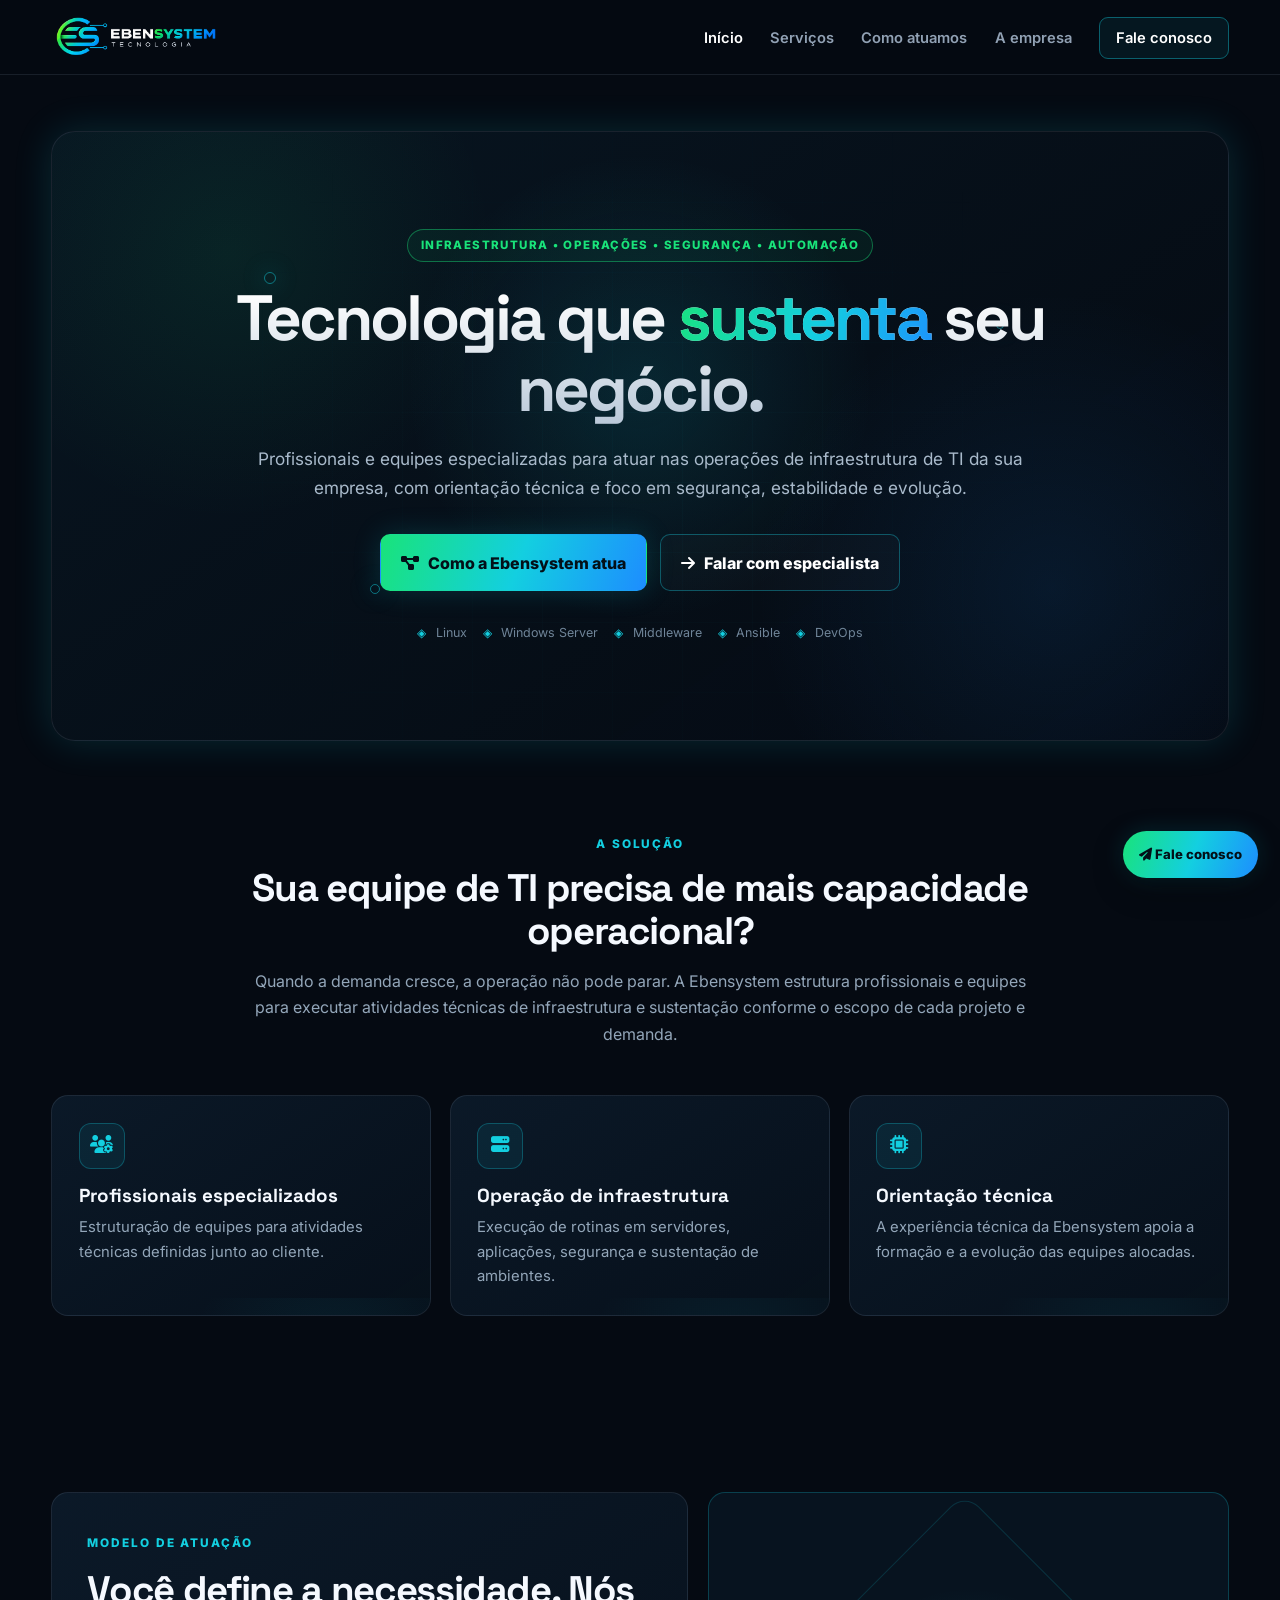
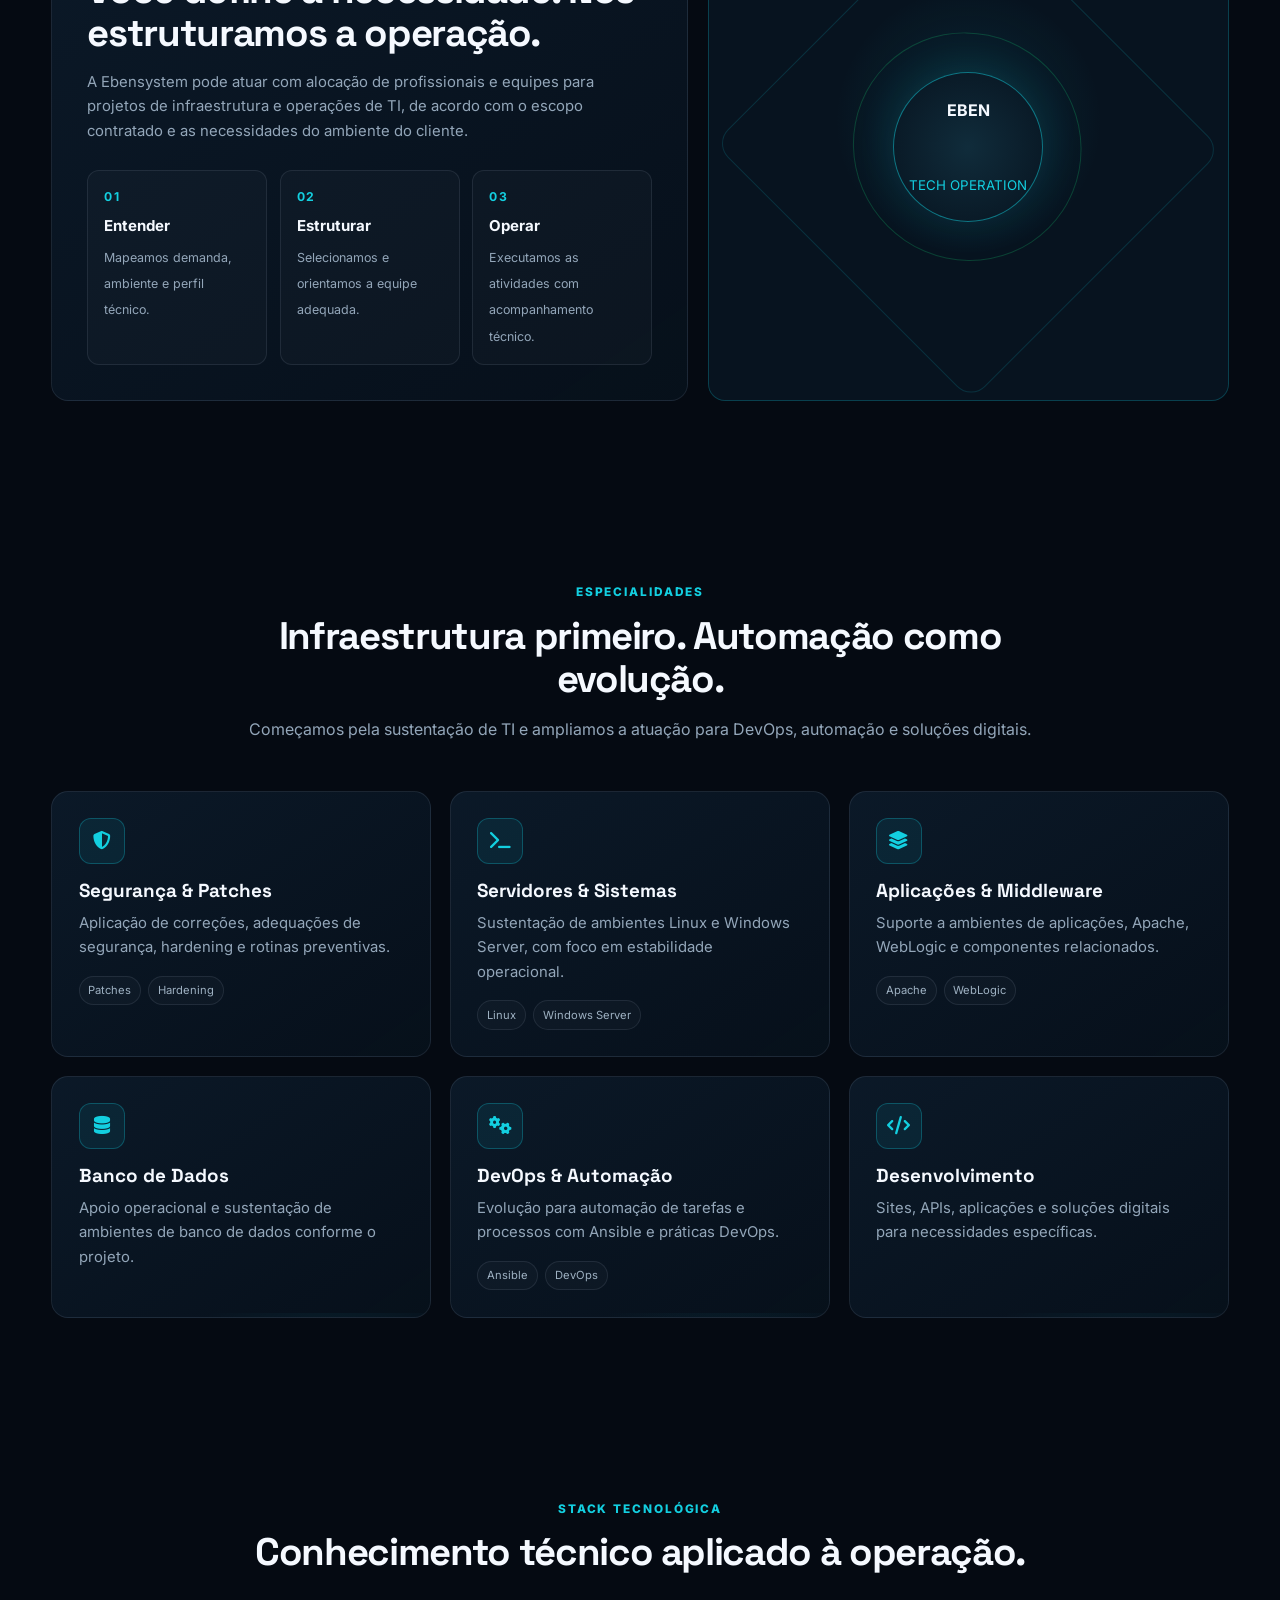
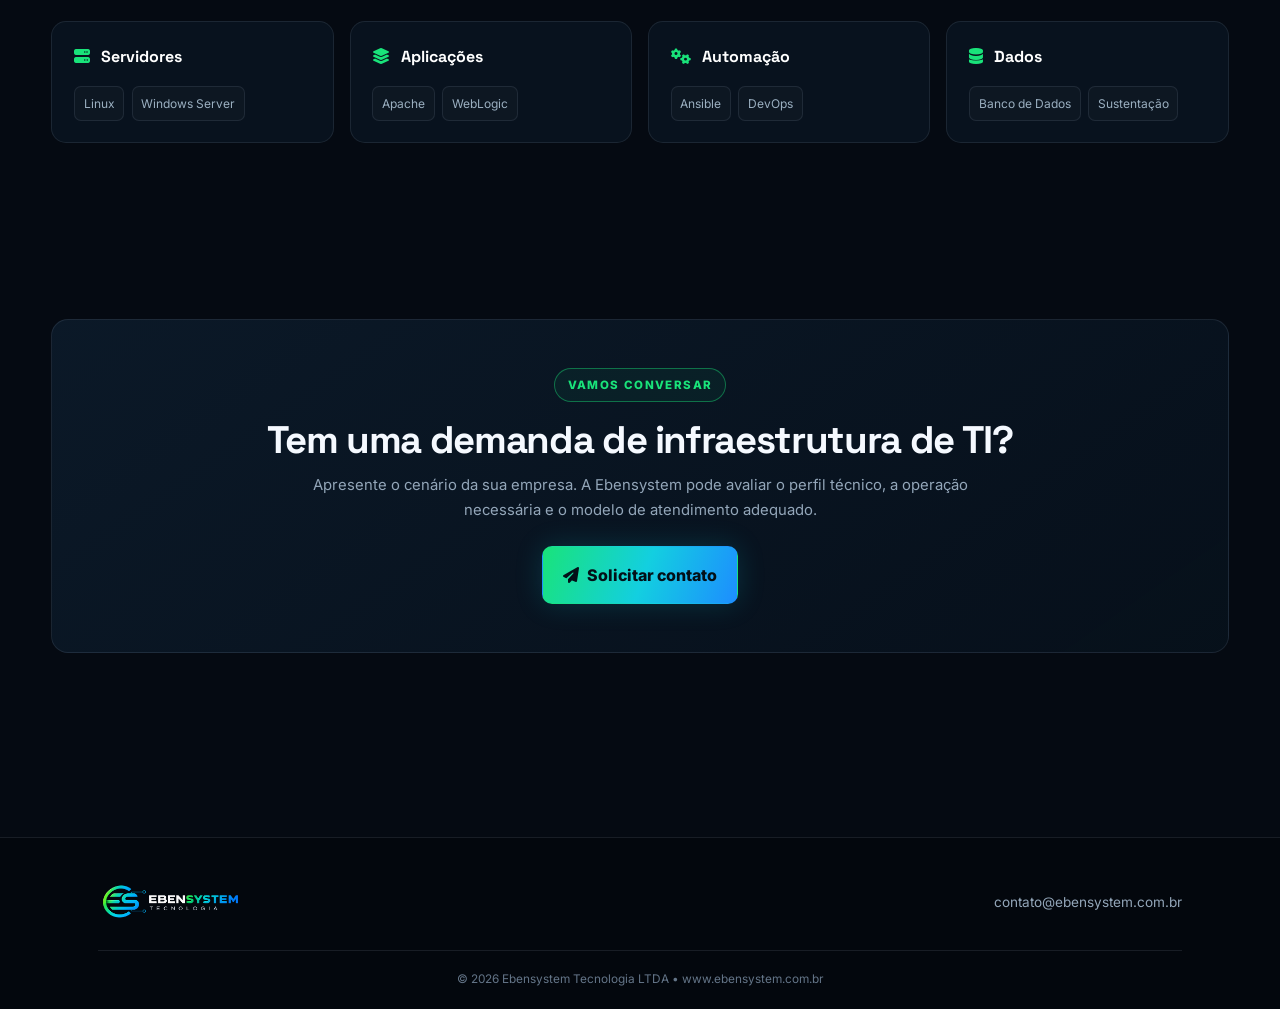
==== commit 55cc4702: "Update paragraph for operational capacity context Expanded the paragraph to include additional conte" ====
--- a/index.html
+++ b/index.html
@@ -113,7 +113,7 @@
       Sua equipe de TI precisa de mais capacidade operacional?
      </h2>
      <p>
-      Quando a demanda cresce, a opera&ccedil;&atilde;o n&atilde;o pode parar. A Ebensystem estrutura profissionais e equipes para executar atividades t&eacute;cnicas de infraestrutura e sustenta&ccedil;&atilde;o conforme o escopo de cada projeto.
+      Quando a demanda cresce, a opera&ccedil;&atilde;o n&atilde;o pode parar. A Ebensystem estrutura profissionais e equipes para executar atividades t&eacute;cnicas de infraestrutura e sustenta&ccedil;&atilde;o conforme o escopo de cada projeto e demanda.
      </p>
     </div>
     <div class="grid-3">
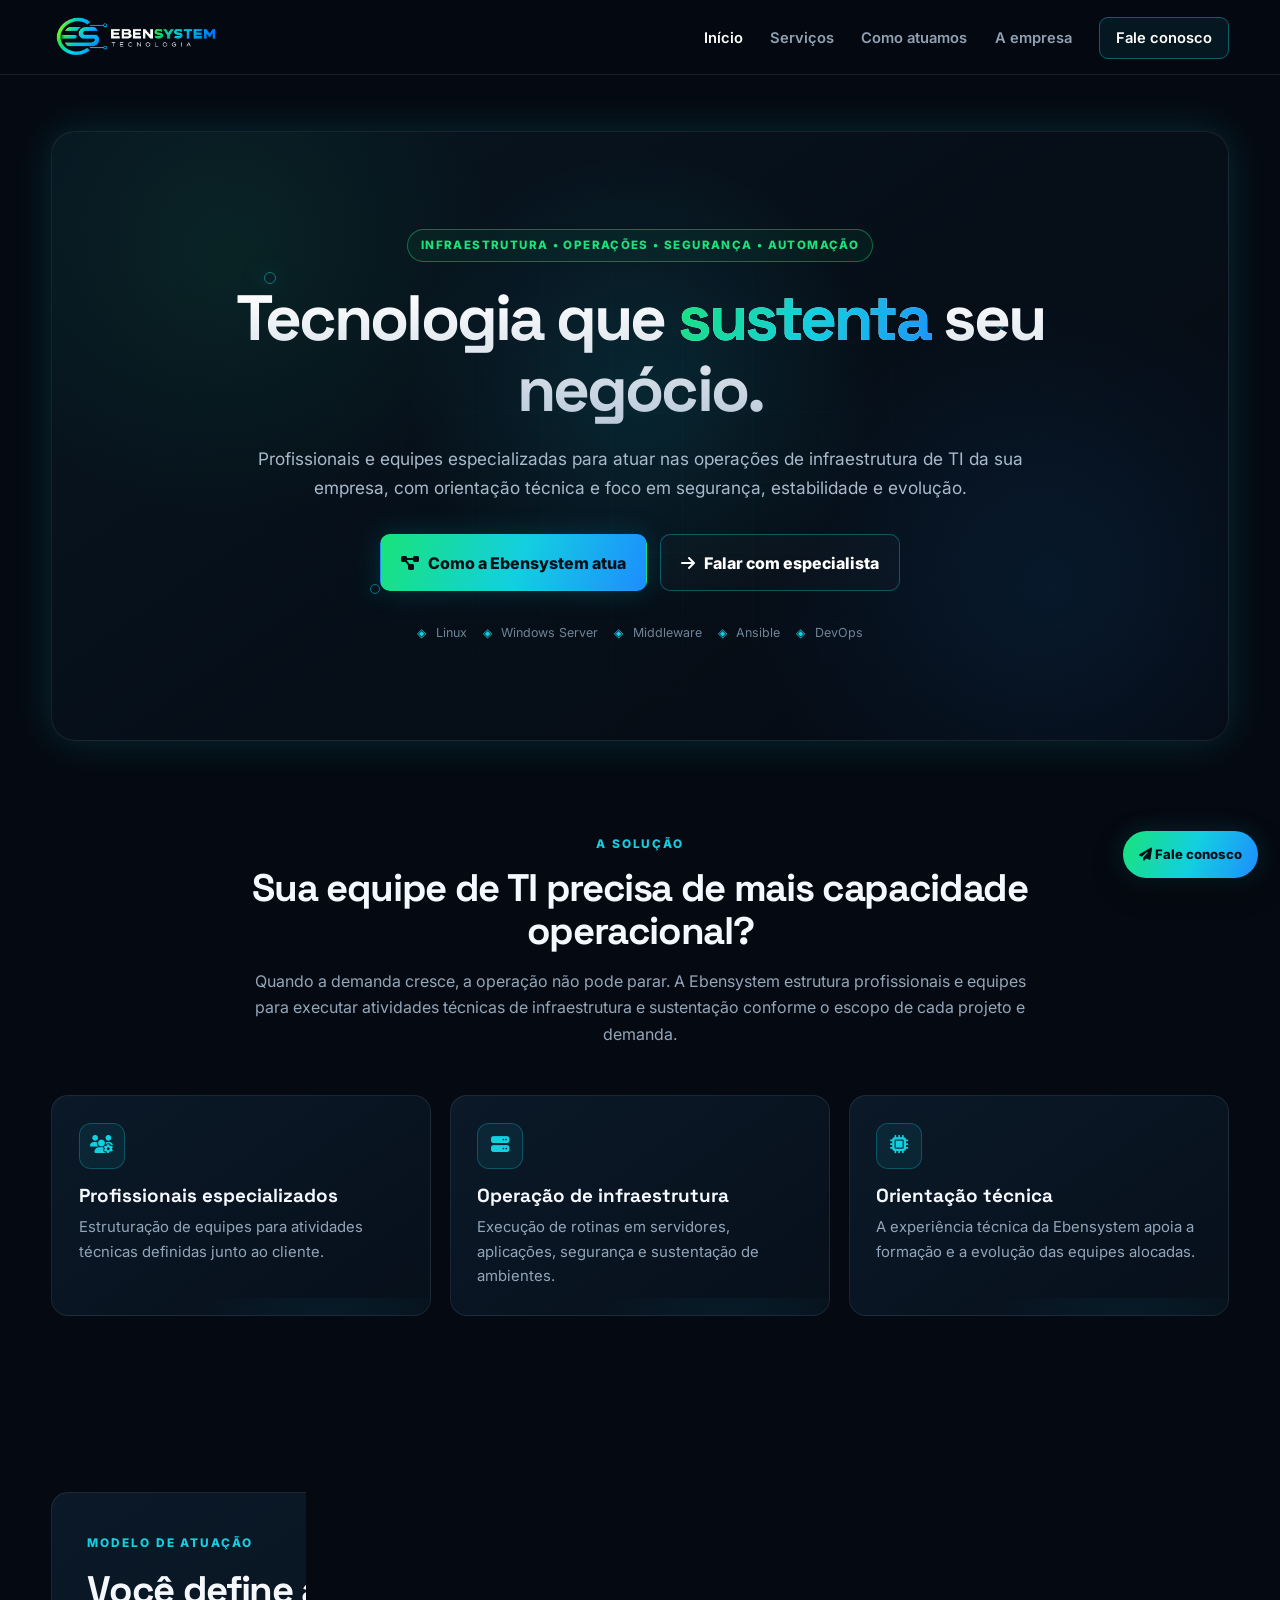
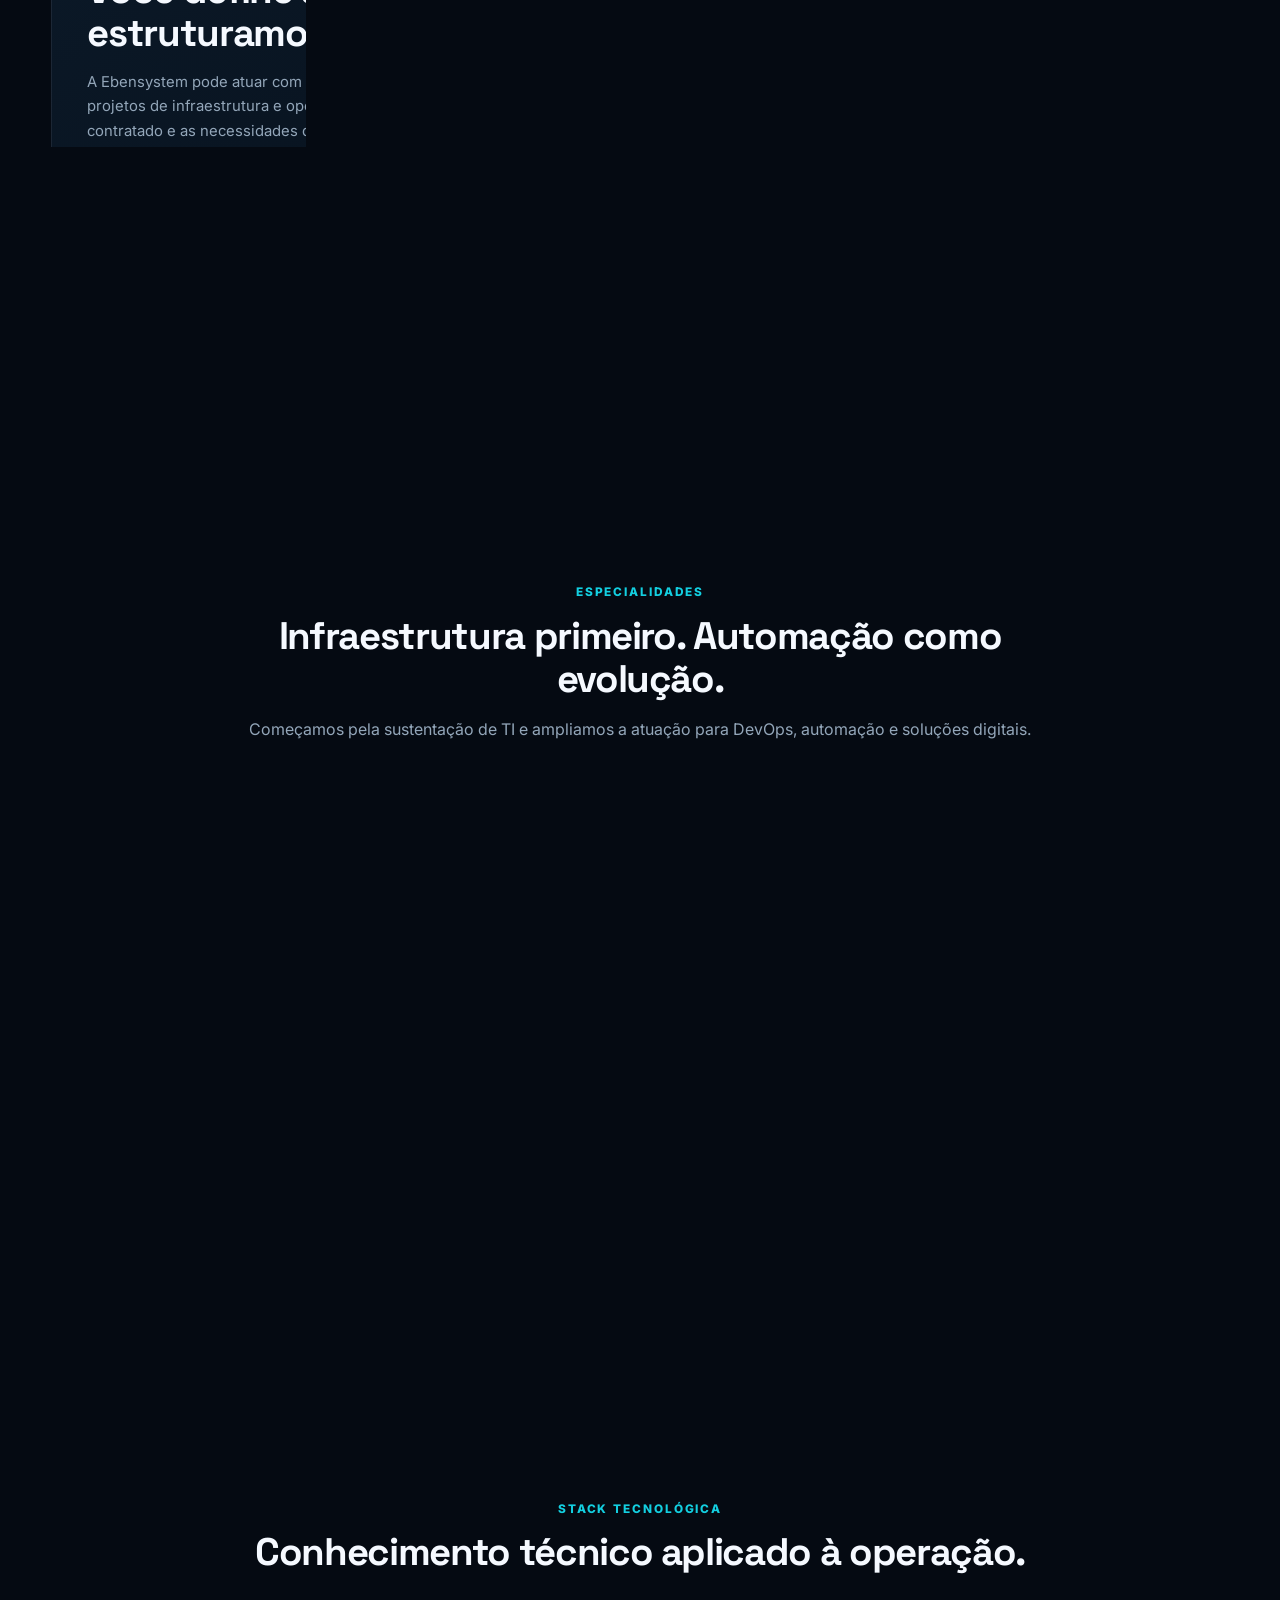
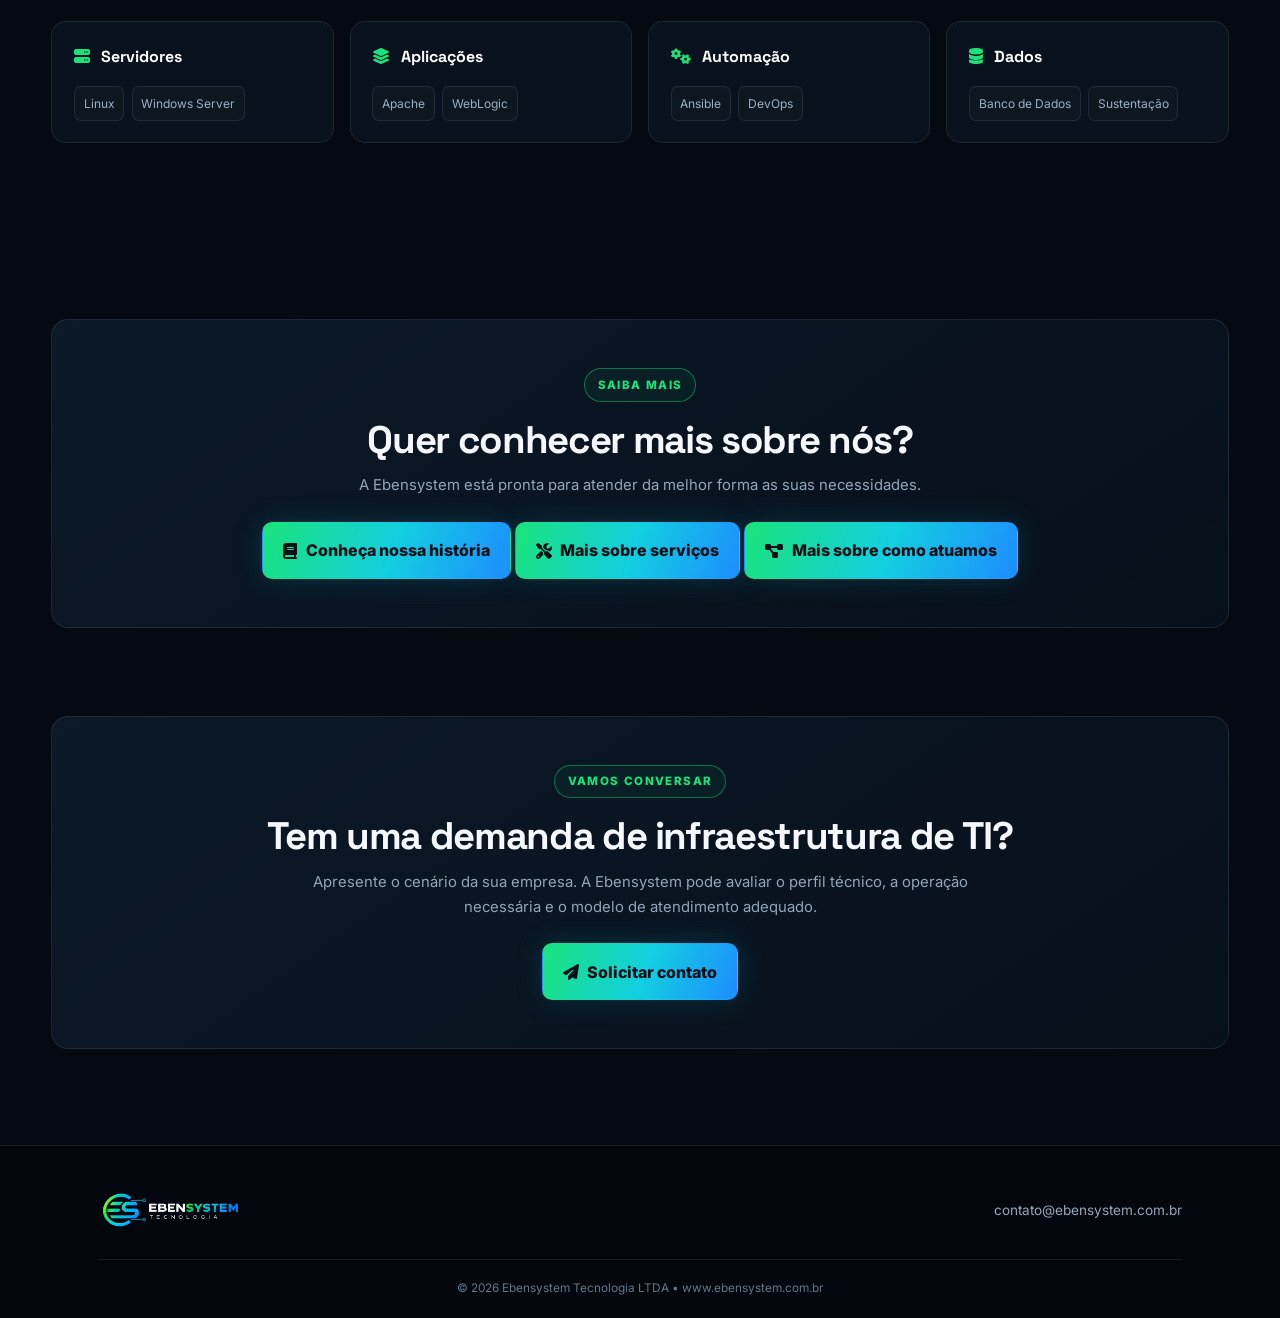
==== commit cbf6e49f: "Add files via upload" ====
--- a/index.html
+++ b/index.html
@@ -12,7 +12,7 @@
  </head>
  <body>
   <header>
-   <a class="logo-container" href="index.html">
+   <a class="logo-container" href="./">
     <img alt="Ebensystem Tecnologia" class="logo-img" src="img/logo.png"/>
    </a>
    <button aria-expanded="false" aria-label="Abrir menu" class="menu-toggle" type="button">
@@ -22,27 +22,27 @@
    <nav>
     <ul>
      <li>
-      <a aria-current="page" class="active" href="index.html">
+      <a aria-current="page" class="active" href="./">
        In&iacute;cio
       </a>
      </li>
      <li>
-      <a href="servicos.html">
+      <a href="./servicos/">
        Servi&ccedil;os
       </a>
      </li>
      <li>
-      <a href="clientes.html">
+      <a href="./clientes/">
        Como atuamos
       </a>
      </li>
      <li>
-      <a href="historia.html">
+      <a href="./historia/">
        A empresa
       </a>
      </li>
      <li>
-      <a class="nav-cta" href="contato.html">
+      <a class="nav-cta" href="./contato/">
        Fale conosco
       </a>
      </li>
@@ -74,12 +74,12 @@
       Profissionais e equipes especializadas para atuar nas opera&ccedil;&otilde;es de infraestrutura de TI da sua empresa, com orienta&ccedil;&atilde;o t&eacute;cnica e foco em seguran&ccedil;a, estabilidade e evolu&ccedil;&atilde;o.
      </p>
      <div class="hero-actions">
-      <a class="btn-primary" href="clientes.html">
+      <a class="btn-primary" href="./clientes/">
        <i class="fa-solid fa-diagram-project">
        </i>
        Como a Ebensystem atua
       </a>
-      <a class="btn-secondary" href="contato.html">
+      <a class="btn-secondary" href="./contato/">
        <i class="fa-solid fa-arrow-right">
        </i>
        Falar com especialista
@@ -413,6 +413,37 @@
    <section class="section">
     <div class="card" style="text-align:center;padding:3rem 1.5rem">
      <span class="tech-tag">
+      SAIBA MAIS
+     </span>
+     <h2 style="margin:1rem 0 .8rem">
+      Quer conhecer mais sobre nós?
+     </h2>
+     <p class="muted" style="max-width:700px;margin:0 auto 1.5rem">
+      A Ebensystem está pronta para atender da melhor forma as suas necessidades.
+     </p>
+     <a class="btn-primary" href="./historia/">
+      <i class="fa-solid fa-book"></i>
+      </i>
+      Conheça nossa história
+     </a>
+       </a>
+       <a class="btn-primary" href="./servicos/">
+       <i class="fa-solid fa-screwdriver-wrench"></i>
+       </i> 
+       Mais sobre serviços
+      </a>
+       <a class="btn-primary" href="./clientes/">
+       <i class="fa-solid fa-diagram-project">
+       </i>
+       Mais sobre como atuamos
+      </a>
+    </div>
+    
+   </section>
+
+   </div>
+    <div class="card" style="text-align:center;padding:3rem 1.5rem">
+        <span class="tech-tag">
       VAMOS CONVERSAR
      </span>
      <h2 style="margin:1rem 0 .8rem">
@@ -421,17 +452,18 @@
      <p class="muted" style="max-width:700px;margin:0 auto 1.5rem">
       Apresente o cen&aacute;rio da sua empresa. A Ebensystem pode avaliar o perfil t&eacute;cnico, a opera&ccedil;&atilde;o necess&aacute;ria e o modelo de atendimento adequado.
      </p>
-     <a class="btn-primary" href="contato.html">
+     <a class="btn-primary" href="./contato/">
       <i class="fa-solid fa-paper-plane">
       </i>
       Solicitar contato
      </a>
-    </div>
-   </section>
+      </a>
+    </div>
+    
   </main>
   <footer>
    <div class="footer-content">
-    <a class="logo-container" href="index.html">
+    <a class="logo-container" href="./">
      <img alt="Ebensystem Tecnologia" class="logo-img" src="img/logo.png"/>
     </a>
     <p class="footer-mail">
@@ -442,7 +474,7 @@
     &copy; 2026 Ebensystem Tecnologia LTDA &bull; www.ebensystem.com.br
    </div>
   </footer>
-  <a class="btn-flutuante" href="contato.html" title="Falar com a equipe">
+  <a class="btn-flutuante" href="./contato/" title="Falar com a equipe">
    <i class="fa-solid fa-paper-plane">
    </i>
    <span>
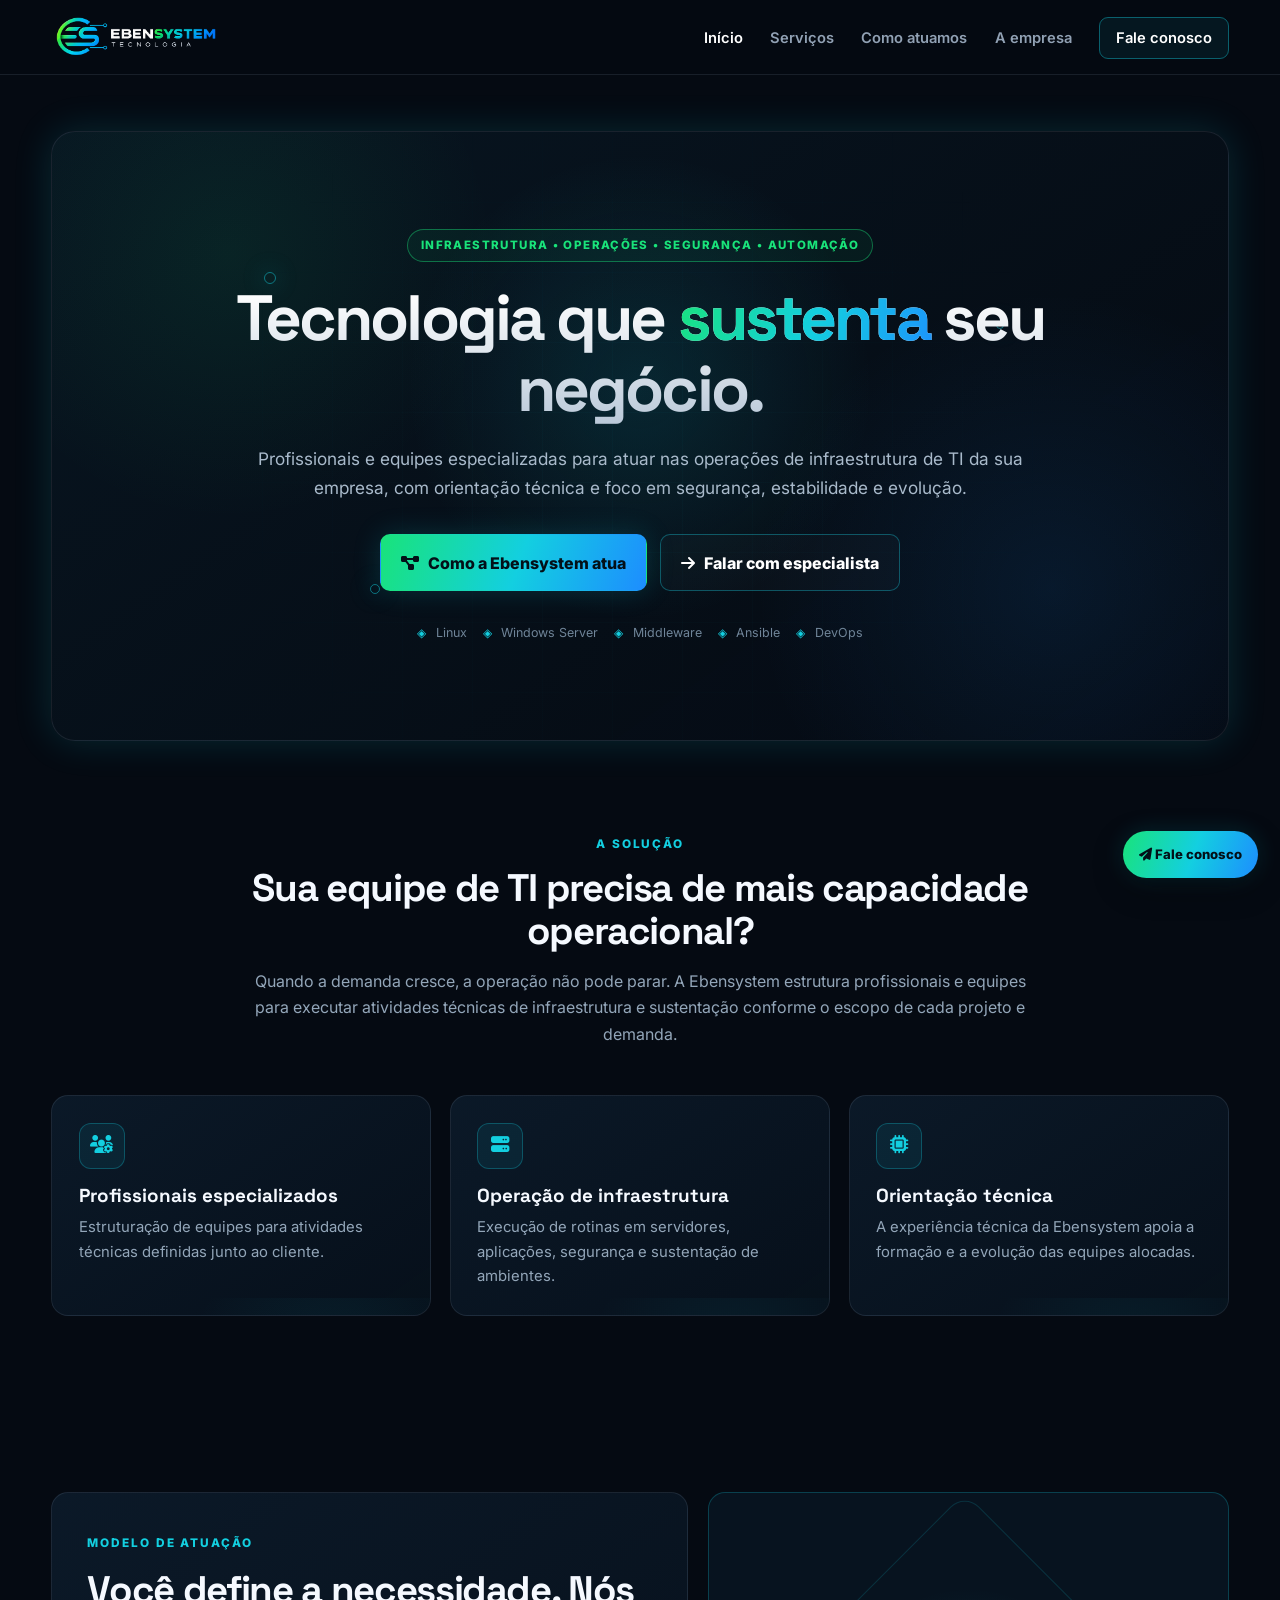
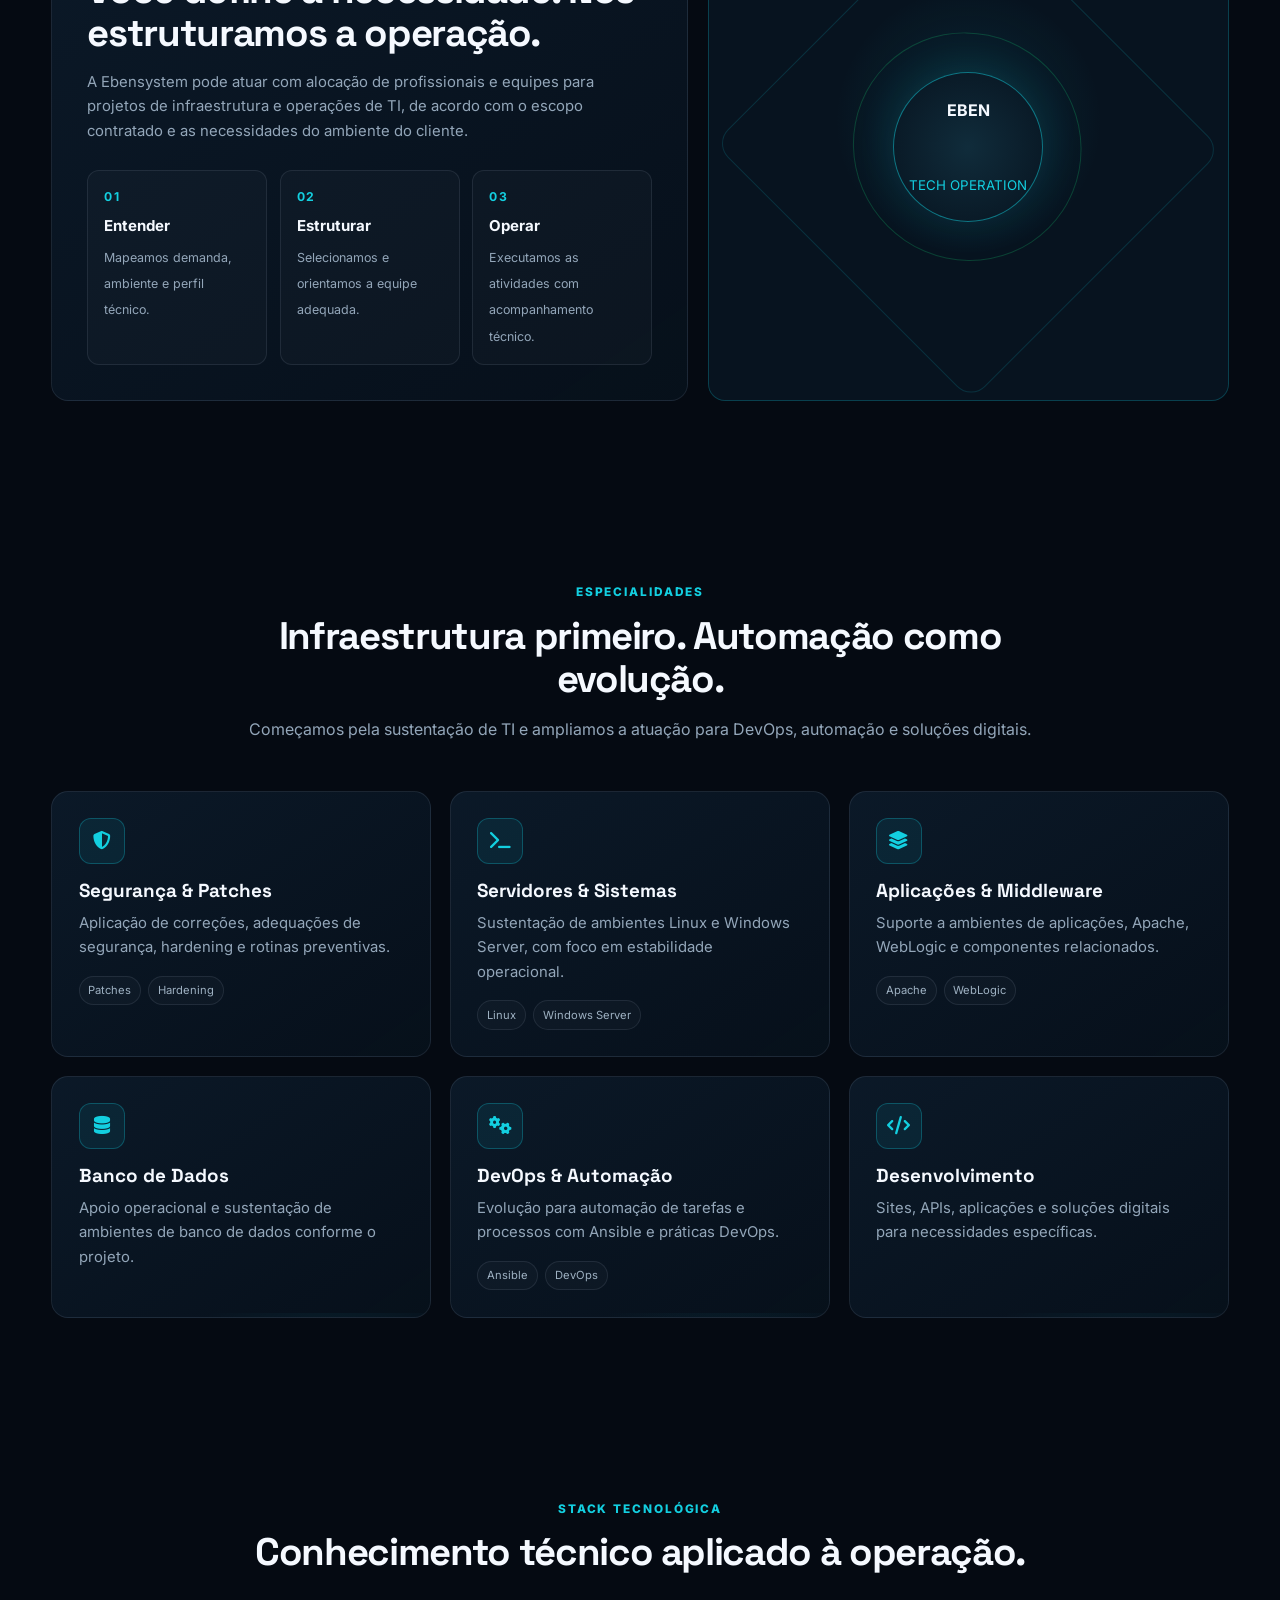
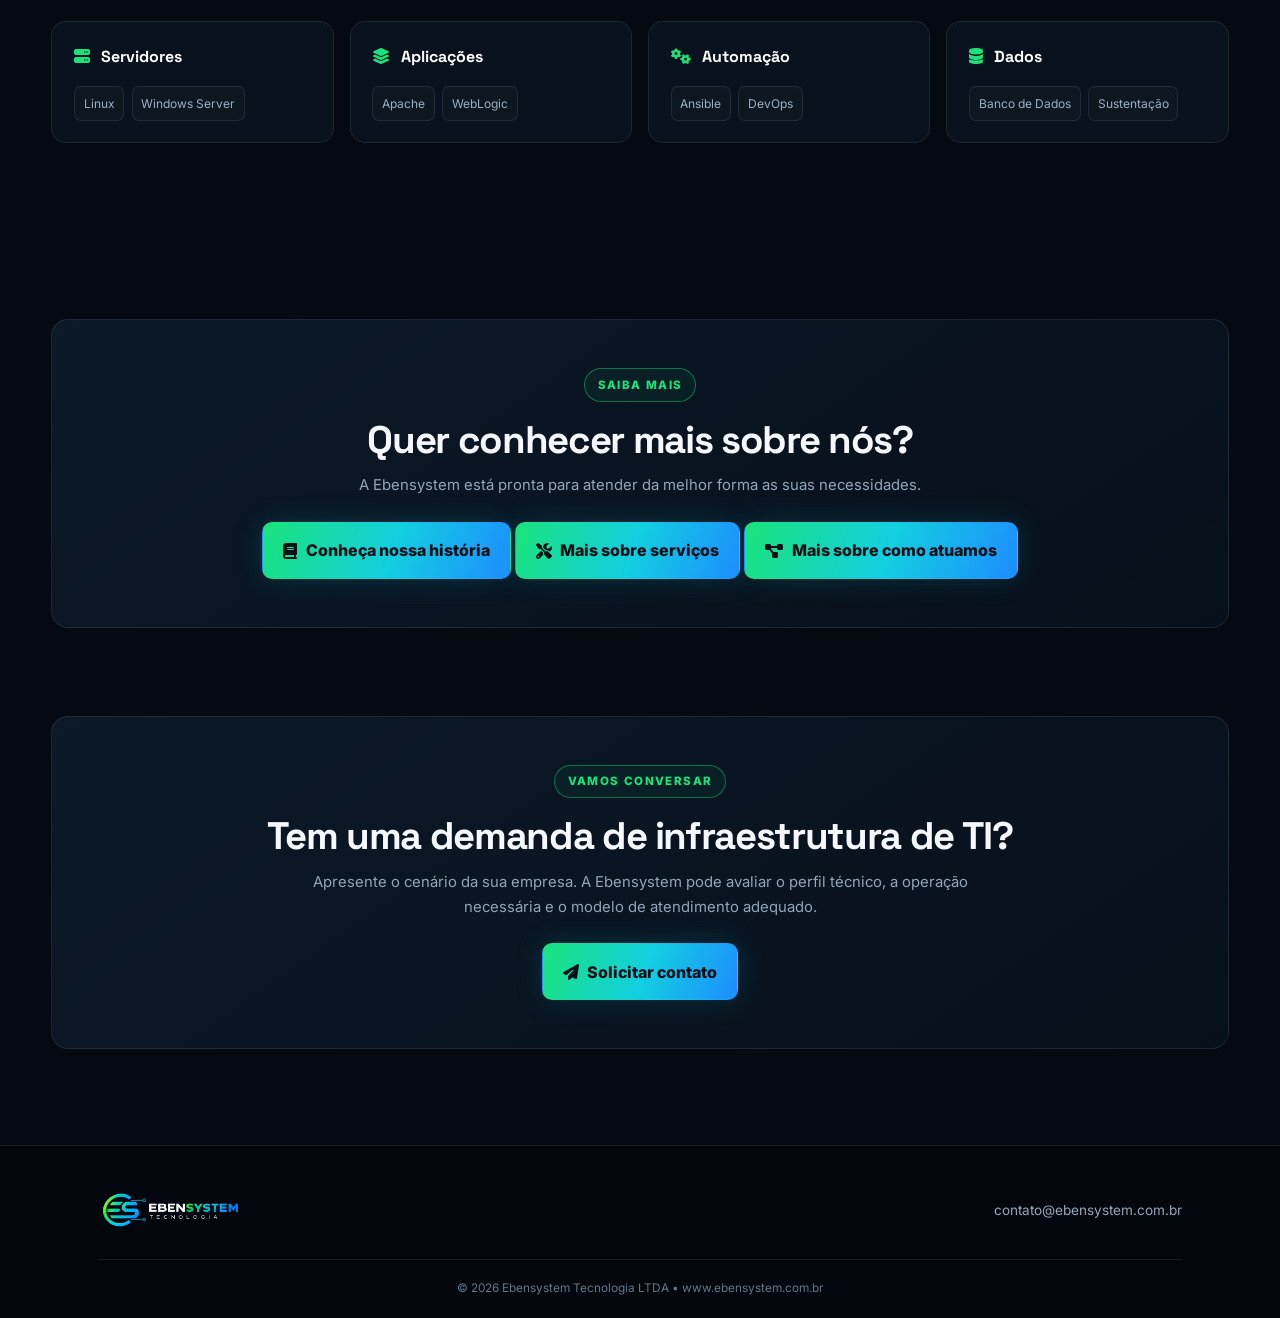
==== commit 30277b32: "Update link paths in index.html to parent directory" ====
--- a/index.html
+++ b/index.html
@@ -421,18 +421,18 @@
      <p class="muted" style="max-width:700px;margin:0 auto 1.5rem">
       A Ebensystem está pronta para atender da melhor forma as suas necessidades.
      </p>
-     <a class="btn-primary" href="./historia/">
+     <a class="btn-primary" href="../historia/">
       <i class="fa-solid fa-book"></i>
       </i>
       Conheça nossa história
      </a>
        </a>
-       <a class="btn-primary" href="./servicos/">
+       <a class="btn-primary" href="../servicos/">
        <i class="fa-solid fa-screwdriver-wrench"></i>
        </i> 
        Mais sobre serviços
       </a>
-       <a class="btn-primary" href="./clientes/">
+       <a class="btn-primary" href="../clientes/">
        <i class="fa-solid fa-diagram-project">
        </i>
        Mais sobre como atuamos
@@ -452,7 +452,7 @@
      <p class="muted" style="max-width:700px;margin:0 auto 1.5rem">
       Apresente o cen&aacute;rio da sua empresa. A Ebensystem pode avaliar o perfil t&eacute;cnico, a opera&ccedil;&atilde;o necess&aacute;ria e o modelo de atendimento adequado.
      </p>
-     <a class="btn-primary" href="./contato/">
+     <a class="btn-primary" href="../contato/">
       <i class="fa-solid fa-paper-plane">
       </i>
       Solicitar contato
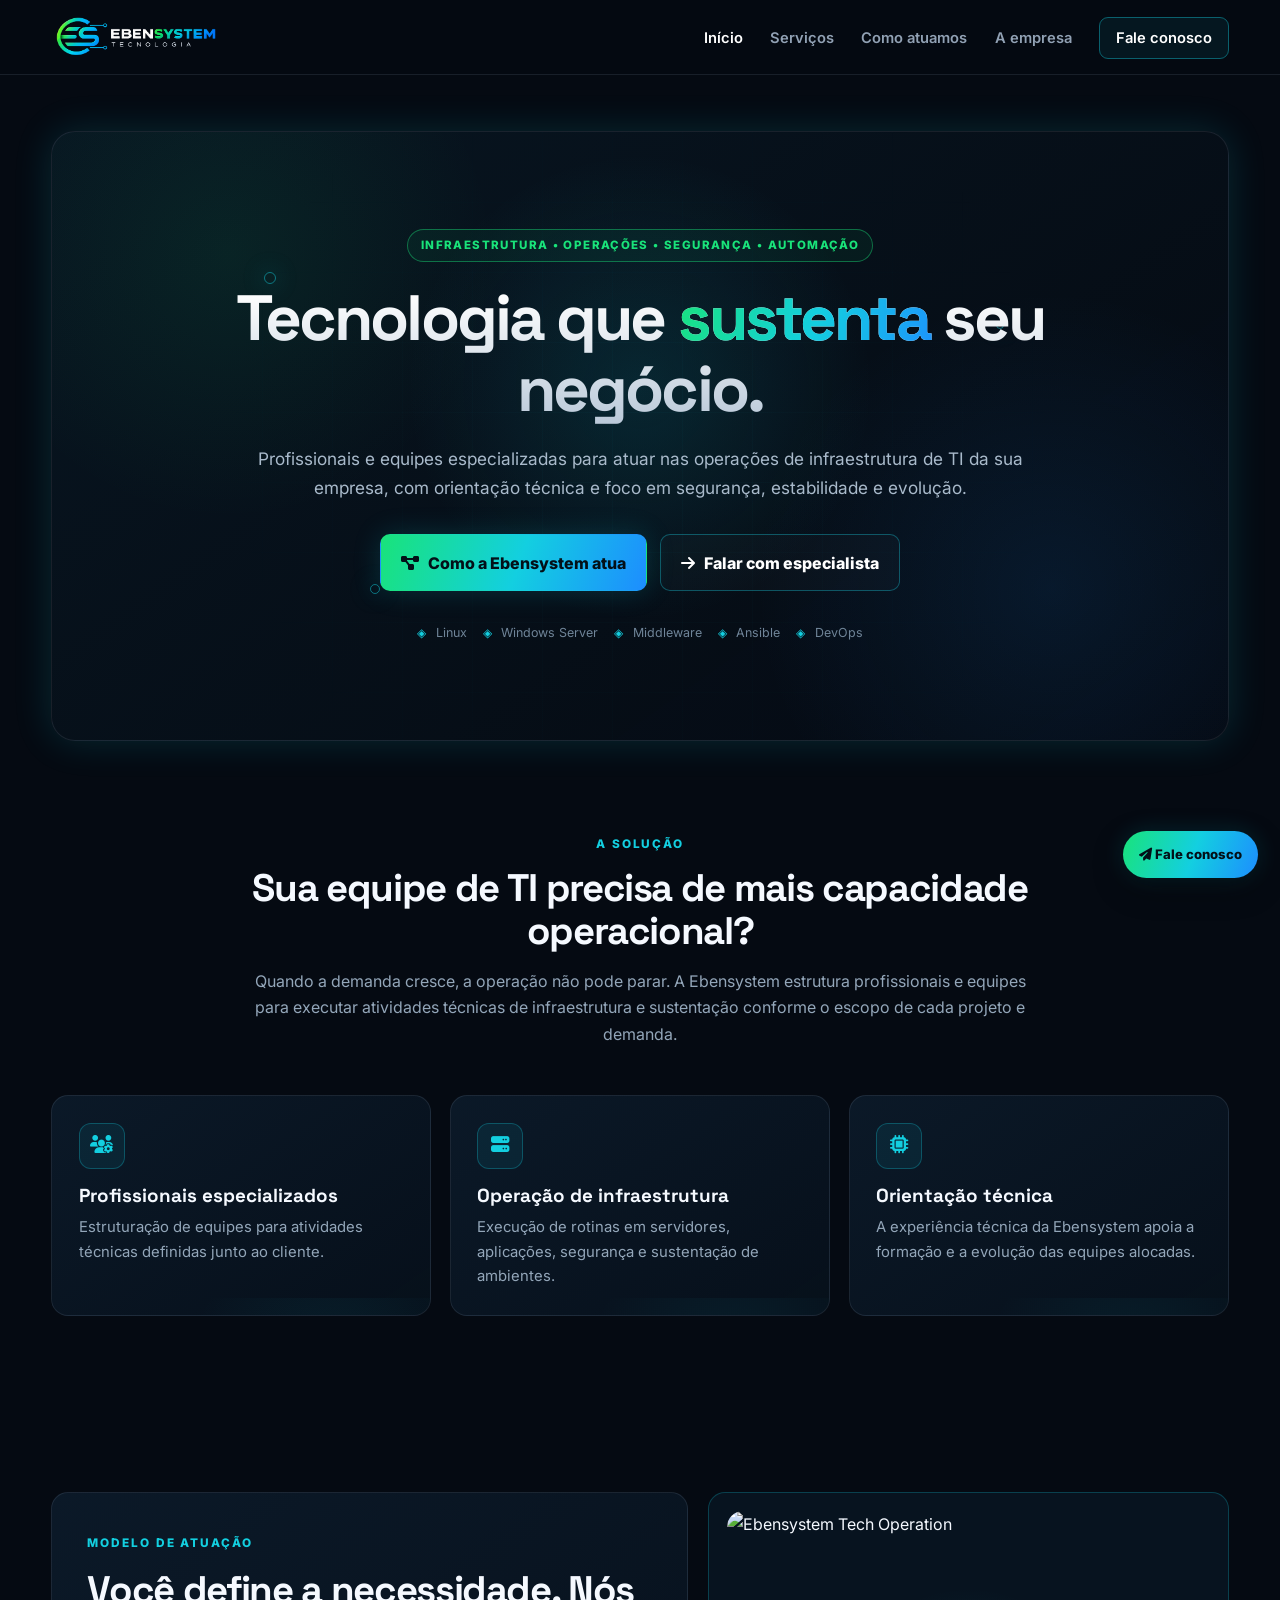
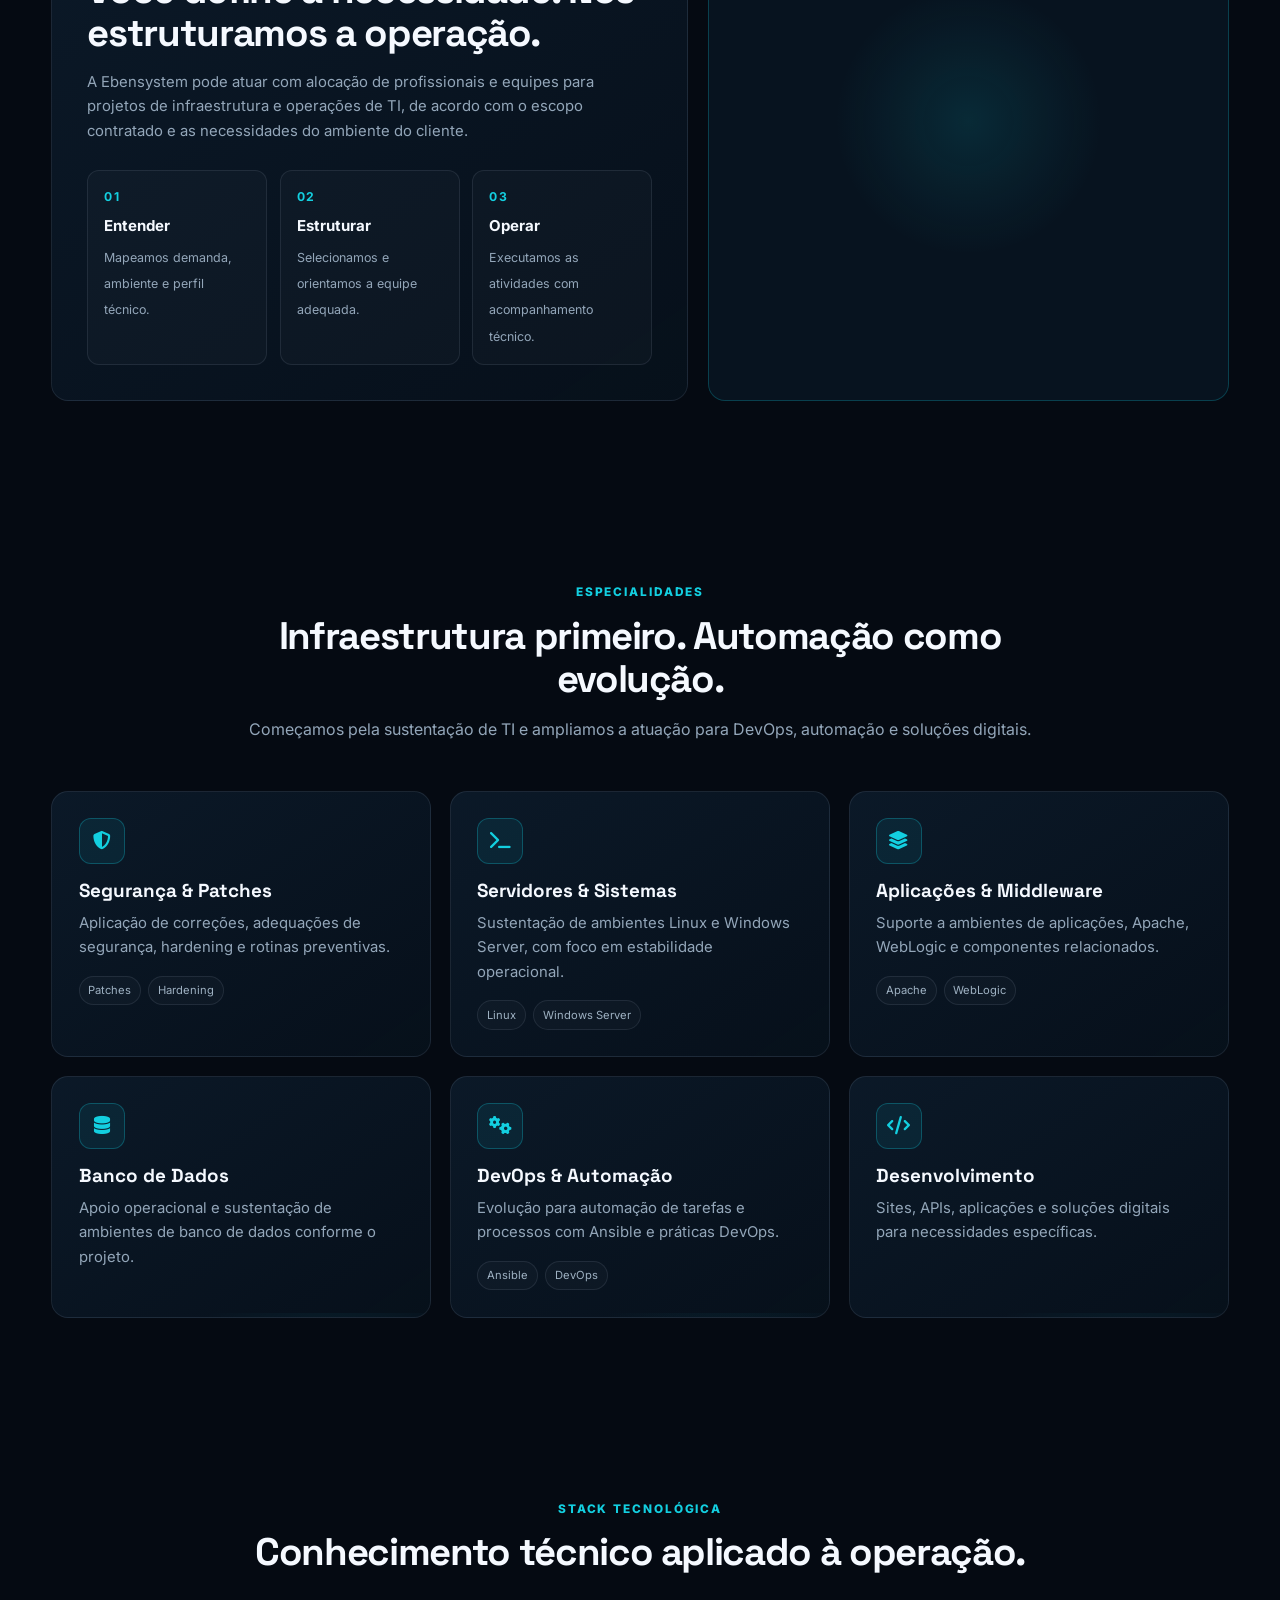
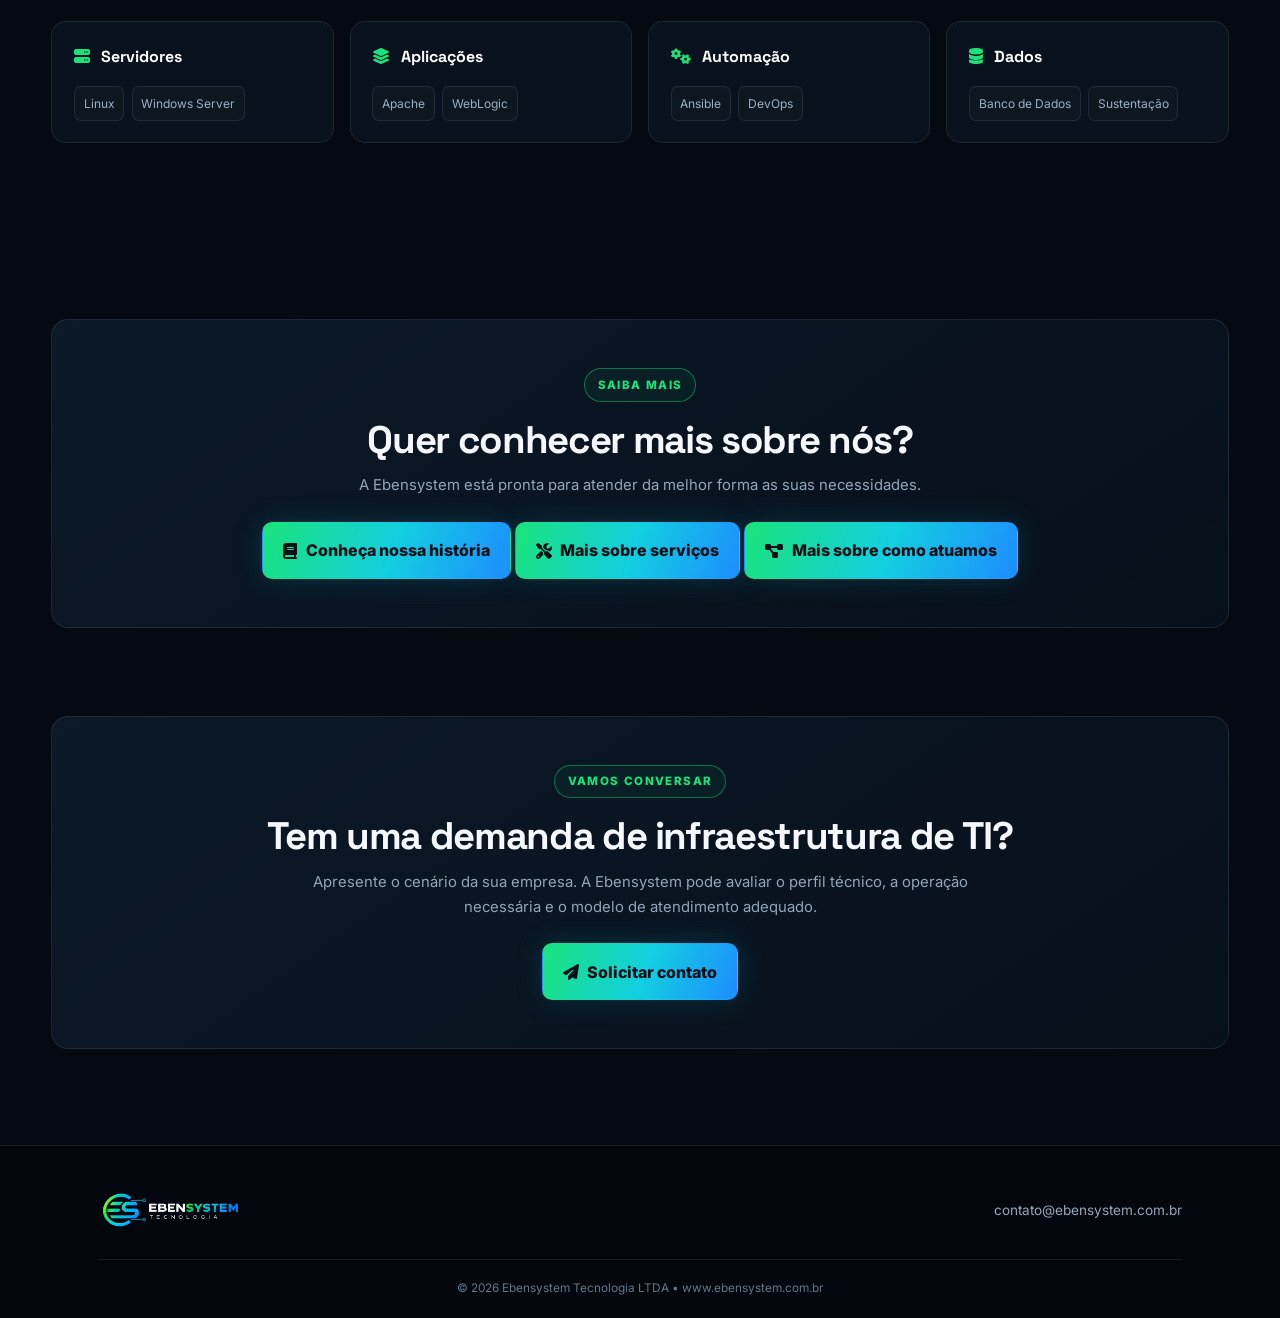
==== commit a6c853eb: "Refactor index.html for relative links and tech panel Updated links to use relative paths and modifi" ====
--- a/index.html
+++ b/index.html
@@ -203,19 +203,18 @@
        </div>
       </div>
      </div>
-     <div class="tech-panel">
-      <div class="network">
-      </div>
-      <div class="network-label">
-       <div>
-        <strong>
-         EBEN
-        </strong>
-        <small>
-         TECH OPERATION
-        </small>
-       </div>
-      </div>
+     <div class="tech-panel" style="display:flex;align-items:center;justify-content:center;overflow:hidden;padding:18px;box-sizing:border-box;">
+
+      <img
+
+       src="img/ebensystem-tech-operation-8s.gif"
+
+       alt="Ebensystem Tech Operation"
+
+       style="display:block;width:100%;height:100%;max-width:100%;max-height:100%;object-fit:contain;object-position:center;border-radius:16px;"
+
+      />
+
      </div>
     </div>
    </section>
@@ -421,18 +420,18 @@
      <p class="muted" style="max-width:700px;margin:0 auto 1.5rem">
       A Ebensystem está pronta para atender da melhor forma as suas necessidades.
      </p>
-     <a class="btn-primary" href="../historia/">
+     <a class="btn-primary" href="./historia/">
       <i class="fa-solid fa-book"></i>
       </i>
       Conheça nossa história
      </a>
        </a>
-       <a class="btn-primary" href="../servicos/">
+       <a class="btn-primary" href="./servicos/">
        <i class="fa-solid fa-screwdriver-wrench"></i>
        </i> 
        Mais sobre serviços
       </a>
-       <a class="btn-primary" href="../clientes/">
+       <a class="btn-primary" href="./clientes/">
        <i class="fa-solid fa-diagram-project">
        </i>
        Mais sobre como atuamos
@@ -452,7 +451,7 @@
      <p class="muted" style="max-width:700px;margin:0 auto 1.5rem">
       Apresente o cen&aacute;rio da sua empresa. A Ebensystem pode avaliar o perfil t&eacute;cnico, a opera&ccedil;&atilde;o necess&aacute;ria e o modelo de atendimento adequado.
      </p>
-     <a class="btn-primary" href="../contato/">
+     <a class="btn-primary" href="./contato/">
       <i class="fa-solid fa-paper-plane">
       </i>
       Solicitar contato
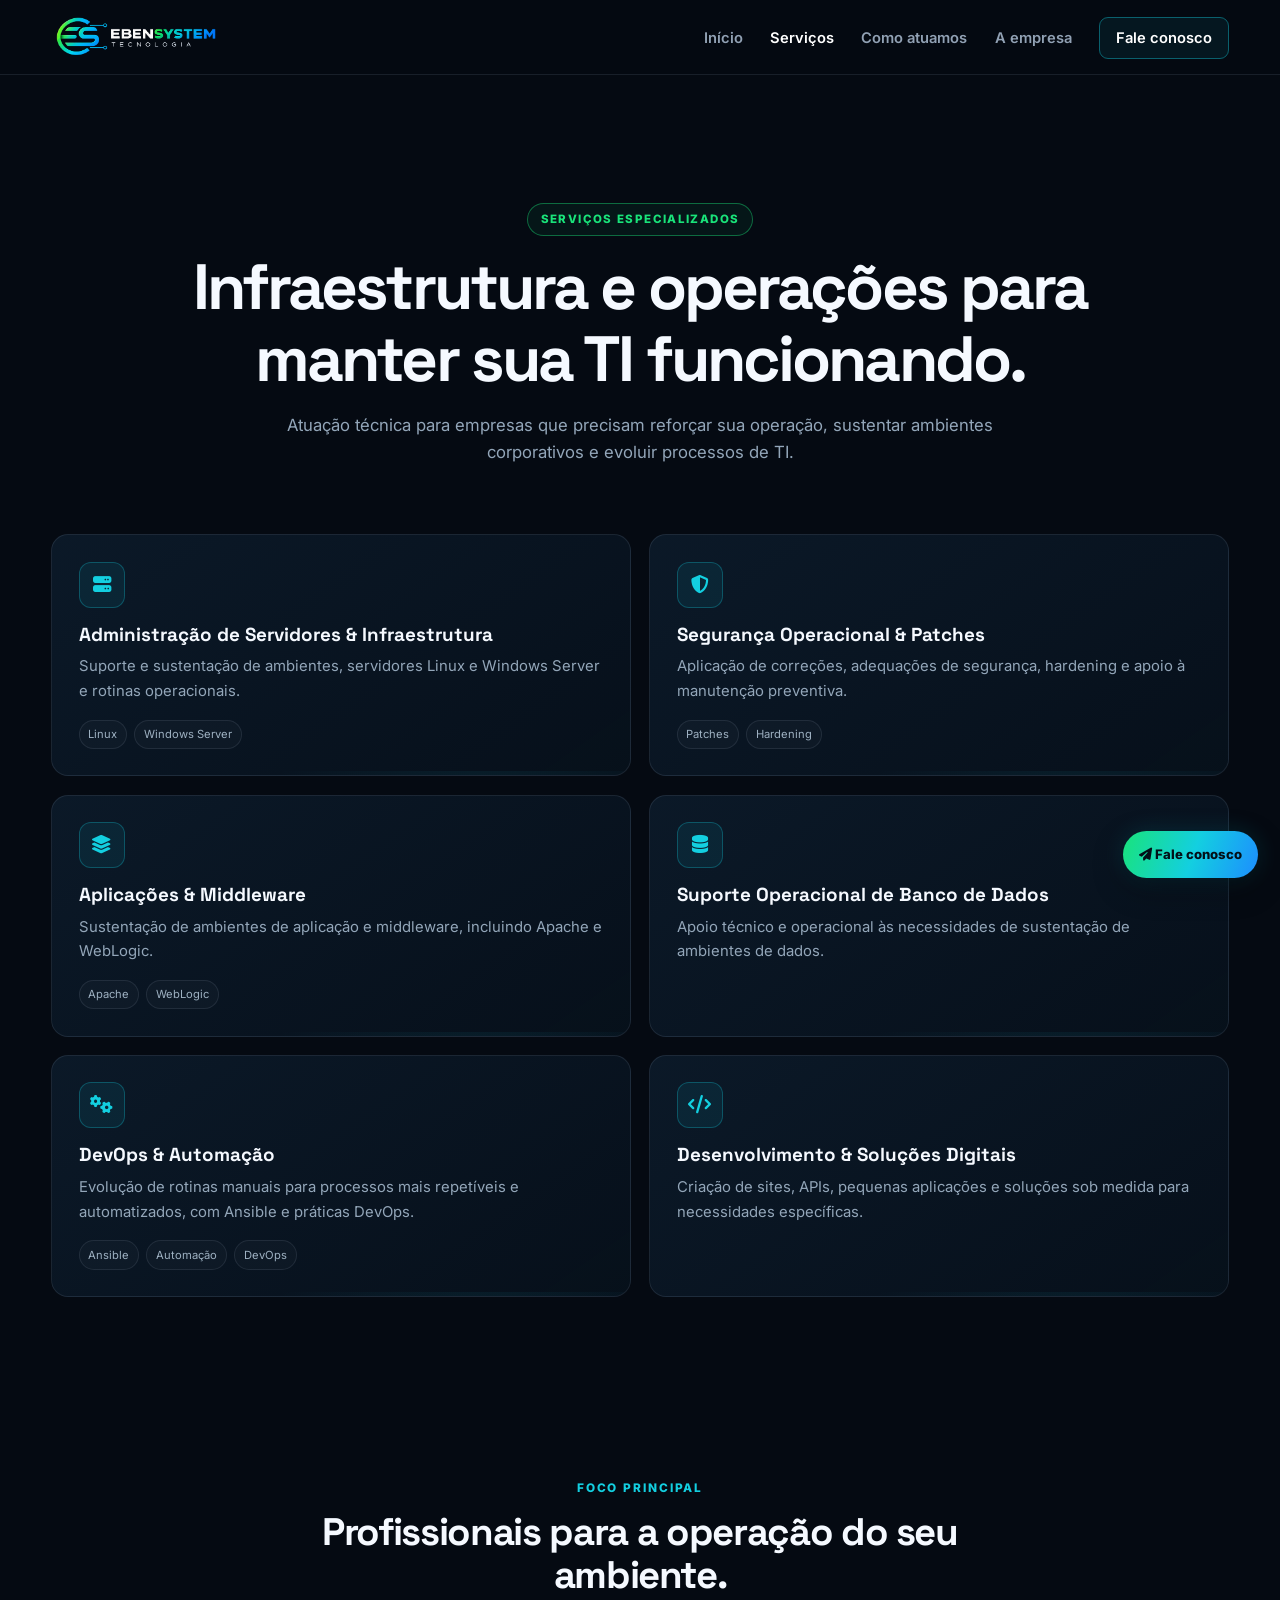
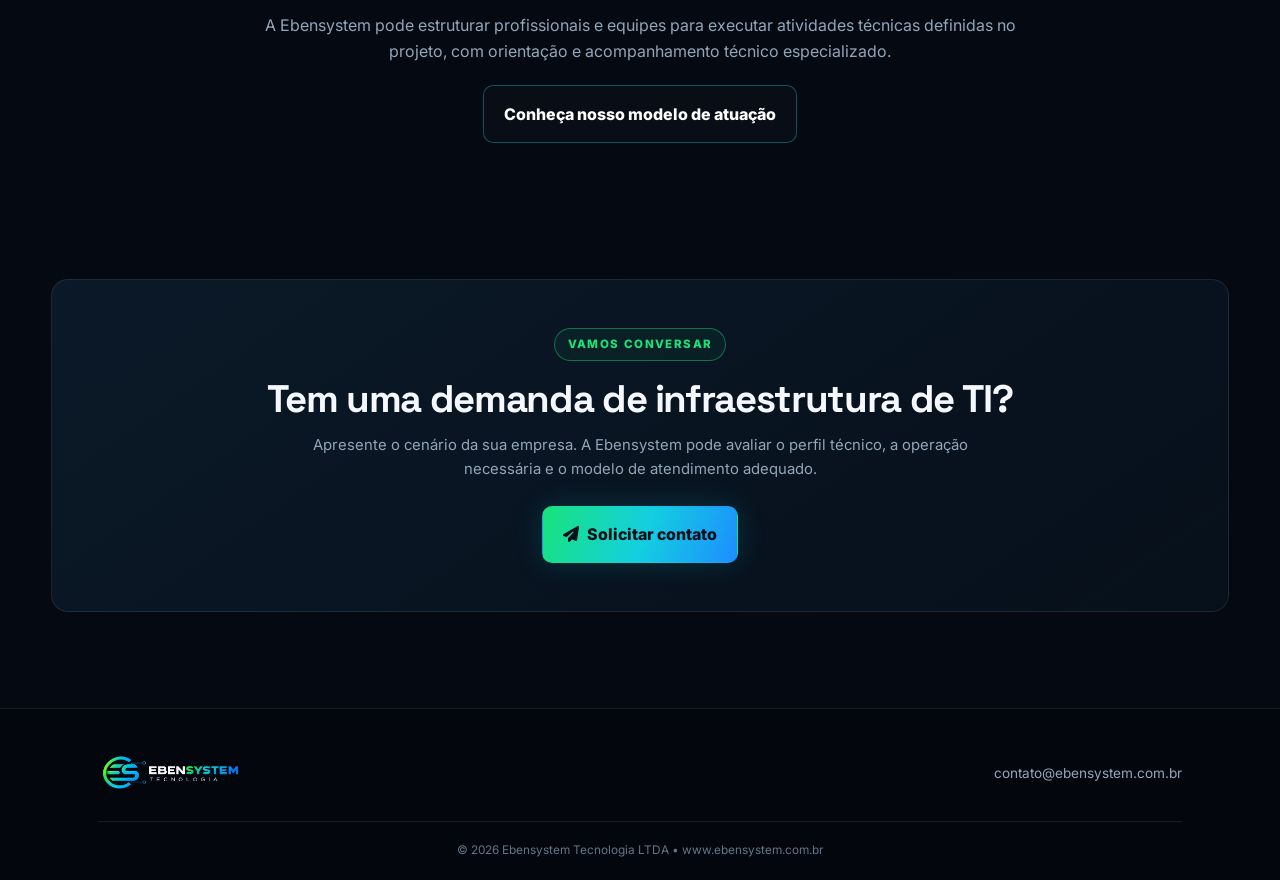
==== commit 441bd261: "Revise index.html for content and link updates Updated various elements in index.html to reflect cha" ====
--- a/index.html
+++ b/index.html
@@ -3,17 +3,17 @@
  <head>
   <meta charset="utf-8"/>
   <meta content="width=device-width, initial-scale=1.0" name="viewport"/>
-  <meta content="Ebensystem Tecnologia &mdash; profissionais e equipes especializadas para opera&ccedil;&otilde;es de infraestrutura, seguran&ccedil;a, servidores, aplica&ccedil;&otilde;es e automa&ccedil;&atilde;o de TI." name="description"/>
+  <meta content="Servi&ccedil;os de infraestrutura, opera&ccedil;&otilde;es, seguran&ccedil;a, servidores, aplica&ccedil;&otilde;es, DevOps, automa&ccedil;&atilde;o e desenvolvimento da Ebensystem Tecnologia." name="description"/>
   <title>
-   Ebensystem Tecnologia | Infraestrutura e Opera&ccedil;&otilde;es de TI
+   Ebensystem Tecnologia | Servi&ccedil;os
   </title>
-  <link href="css/style.css" rel="stylesheet"/>
+  <link href="../css/style.css" rel="stylesheet"/>
   <link href="https://cdnjs.cloudflare.com/ajax/libs/font-awesome/6.4.0/css/all.min.css" rel="stylesheet"/>
  </head>
  <body>
   <header>
-   <a class="logo-container" href="./">
-    <img alt="Ebensystem Tecnologia" class="logo-img" src="img/logo.png"/>
+   <a class="logo-container" href="../">
+    <img alt="Ebensystem Tecnologia" class="logo-img" src="../img/logo.png"/>
    </a>
    <button aria-expanded="false" aria-label="Abrir menu" class="menu-toggle" type="button">
     <i class="fa-solid fa-bars">
@@ -22,27 +22,27 @@
    <nav>
     <ul>
      <li>
-      <a aria-current="page" class="active" href="./">
+      <a href="../">
        In&iacute;cio
       </a>
      </li>
      <li>
-      <a href="./servicos/">
+      <a aria-current="page" class="active" href="../servicos/">
        Servi&ccedil;os
       </a>
      </li>
      <li>
-      <a href="./clientes/">
+      <a href="../clientes/">
        Como atuamos
       </a>
      </li>
      <li>
-      <a href="./historia/">
+      <a href="../historia/">
        A empresa
       </a>
      </li>
      <li>
-      <a class="nav-cta" href="./contato/">
+      <a class="nav-cta" href="../contato/">
        Fale conosco
       </a>
      </li>
@@ -50,394 +50,143 @@
    </nav>
   </header>
   <main>
-   <section class="hero reveal">
-    <div class="hero-grid">
-    </div>
-    <span class="hero-node node1">
+   <section class="page-hero">
+    <span class="eyebrow">
+     Servi&ccedil;os especializados
     </span>
-    <span class="hero-node node2">
-    </span>
-    <span class="hero-node node3">
-    </span>
-    <div class="hero-content">
-     <span class="eyebrow">
-      Infraestrutura &bull; Opera&ccedil;&otilde;es &bull; Seguran&ccedil;a &bull; Automa&ccedil;&atilde;o
-     </span>
-     <h1>
-      Tecnologia que
-      <span>
-       sustenta
-      </span>
-      seu neg&oacute;cio.
-     </h1>
-     <p>
-      Profissionais e equipes especializadas para atuar nas opera&ccedil;&otilde;es de infraestrutura de TI da sua empresa, com orienta&ccedil;&atilde;o t&eacute;cnica e foco em seguran&ccedil;a, estabilidade e evolu&ccedil;&atilde;o.
-     </p>
-     <div class="hero-actions">
-      <a class="btn-primary" href="./clientes/">
-       <i class="fa-solid fa-diagram-project">
-       </i>
-       Como a Ebensystem atua
-      </a>
-      <a class="btn-secondary" href="./contato/">
-       <i class="fa-solid fa-arrow-right">
-       </i>
-       Falar com especialista
-      </a>
-     </div>
-     <div class="hero-techline">
-      <span>
-       Linux
-      </span>
-      <span>
-       Windows Server
-      </span>
-      <span>
-       Middleware
-      </span>
-      <span>
-       Ansible
-      </span>
-      <span>
-       DevOps
-      </span>
+    <h1>
+     Infraestrutura e opera&ccedil;&otilde;es para manter sua TI funcionando.
+    </h1>
+    <p>
+     Atua&ccedil;&atilde;o t&eacute;cnica para empresas que precisam refor&ccedil;ar sua opera&ccedil;&atilde;o, sustentar ambientes corporativos e evoluir processos de TI.
+    </p>
+   </section>
+   <section class="section" style="padding-top:1rem">
+    <div class="grid-2">
+     <div class="card">
+      <div class="card-icon">
+       <i class="fa-solid fa-server">
+       </i>
+      </div>
+      <h3>
+       Administra&ccedil;&atilde;o de Servidores &amp; Infraestrutura
+      </h3>
+      <p>
+       Suporte e sustenta&ccedil;&atilde;o de ambientes, servidores Linux e Windows Server e rotinas operacionais.
+      </p>
+      <div class="tech-badge-list">
+       <span class="tech-badge">
+        Linux
+       </span>
+       <span class="tech-badge">
+        Windows Server
+       </span>
+      </div>
+     </div>
+     <div class="card">
+      <div class="card-icon">
+       <i class="fa-solid fa-shield-halved">
+       </i>
+      </div>
+      <h3>
+       Seguran&ccedil;a Operacional &amp; Patches
+      </h3>
+      <p>
+       Aplica&ccedil;&atilde;o de corre&ccedil;&otilde;es, adequa&ccedil;&otilde;es de seguran&ccedil;a, hardening e apoio &agrave; manuten&ccedil;&atilde;o preventiva.
+      </p>
+      <div class="tech-badge-list">
+       <span class="tech-badge">
+        Patches
+       </span>
+       <span class="tech-badge">
+        Hardening
+       </span>
+      </div>
+     </div>
+     <div class="card">
+      <div class="card-icon">
+       <i class="fa-solid fa-layer-group">
+       </i>
+      </div>
+      <h3>
+       Aplica&ccedil;&otilde;es &amp; Middleware
+      </h3>
+      <p>
+       Sustenta&ccedil;&atilde;o de ambientes de aplica&ccedil;&atilde;o e middleware, incluindo Apache e WebLogic.
+      </p>
+      <div class="tech-badge-list">
+       <span class="tech-badge">
+        Apache
+       </span>
+       <span class="tech-badge">
+        WebLogic
+       </span>
+      </div>
+     </div>
+     <div class="card">
+      <div class="card-icon">
+       <i class="fa-solid fa-database">
+       </i>
+      </div>
+      <h3>
+       Suporte Operacional de Banco de Dados
+      </h3>
+      <p>
+       Apoio t&eacute;cnico e operacional &agrave;s necessidades de sustenta&ccedil;&atilde;o de ambientes de dados.
+      </p>
+     </div>
+     <div class="card">
+      <div class="card-icon">
+       <i class="fa-solid fa-gears">
+       </i>
+      </div>
+      <h3>
+       DevOps &amp; Automa&ccedil;&atilde;o
+      </h3>
+      <p>
+       Evolu&ccedil;&atilde;o de rotinas manuais para processos mais repet&iacute;veis e automatizados, com Ansible e pr&aacute;ticas DevOps.
+      </p>
+      <div class="tech-badge-list">
+       <span class="tech-badge">
+        Ansible
+       </span>
+       <span class="tech-badge">
+        Automa&ccedil;&atilde;o
+       </span>
+       <span class="tech-badge">
+        DevOps
+       </span>
+      </div>
+     </div>
+     <div class="card">
+      <div class="card-icon">
+       <i class="fa-solid fa-code">
+       </i>
+      </div>
+      <h3>
+       Desenvolvimento &amp; Solu&ccedil;&otilde;es Digitais
+      </h3>
+      <p>
+       Cria&ccedil;&atilde;o de sites, APIs, pequenas aplica&ccedil;&otilde;es e solu&ccedil;&otilde;es sob medida para necessidades espec&iacute;ficas.
+      </p>
      </div>
     </div>
    </section>
    <section class="section">
     <div class="section-head">
      <span class="section-kicker">
-      A Solução
+      Foco principal
      </span>
      <h2>
-      Sua equipe de TI precisa de mais capacidade operacional?
+      Profissionais para a opera&ccedil;&atilde;o do seu ambiente.
      </h2>
      <p>
-      Quando a demanda cresce, a opera&ccedil;&atilde;o n&atilde;o pode parar. A Ebensystem estrutura profissionais e equipes para executar atividades t&eacute;cnicas de infraestrutura e sustenta&ccedil;&atilde;o conforme o escopo de cada projeto e demanda.
+      A Ebensystem pode estruturar profissionais e equipes para executar atividades t&eacute;cnicas definidas no projeto, com orienta&ccedil;&atilde;o e acompanhamento t&eacute;cnico especializado.
      </p>
+     <a class="btn-secondary" href="../clientes/" style="margin-top:1.3rem">
+      Conhe&ccedil;a nosso modelo de atua&ccedil;&atilde;o
+     </a>
     </div>
-    <div class="grid-3">
-     <div class="card reveal">
-      <div class="card-icon">
-       <i class="fa-solid fa-users-gear">
-       </i>
-      </div>
-      <h3>
-       Profissionais especializados
-      </h3>
-      <p>
-       Estrutura&ccedil;&atilde;o de equipes para atividades t&eacute;cnicas definidas junto ao cliente.
-      </p>
-     </div>
-     <div class="card reveal delay-1">
-      <div class="card-icon">
-       <i class="fa-solid fa-server">
-       </i>
-      </div>
-      <h3>
-       Opera&ccedil;&atilde;o de infraestrutura
-      </h3>
-      <p>
-       Execu&ccedil;&atilde;o de rotinas em servidores, aplica&ccedil;&otilde;es, seguran&ccedil;a e sustenta&ccedil;&atilde;o de ambientes.
-      </p>
-     </div>
-     <div class="card reveal delay-2">
-      <div class="card-icon">
-       <i class="fa-solid fa-microchip">
-       </i>
-      </div>
-      <h3>
-       Orienta&ccedil;&atilde;o t&eacute;cnica
-      </h3>
-      <p>
-       A experi&ecirc;ncia t&eacute;cnica da Ebensystem apoia a forma&ccedil;&atilde;o e a evolu&ccedil;&atilde;o das equipes alocadas.
-      </p>
-     </div>
-    </div>
-   </section>
-   <section class="section" id="modelo">
-    <div class="model">
-     <div class="card model-main">
-      <span class="section-kicker">
-       Modelo de atua&ccedil;&atilde;o
-      </span>
-      <h2>
-       Voc&ecirc; define a necessidade. N&oacute;s estruturamos a opera&ccedil;&atilde;o.
-      </h2>
-      <p>
-       A Ebensystem pode atuar com aloca&ccedil;&atilde;o de profissionais e equipes para projetos de infraestrutura e opera&ccedil;&otilde;es de TI, de acordo com o escopo contratado e as necessidades do ambiente do cliente.
-      </p>
-      <div class="model-steps">
-       <div class="step">
-        <b>
-         01
-        </b>
-        <strong>
-         Entender
-        </strong>
-        <span>
-         Mapeamos demanda, ambiente e perfil t&eacute;cnico.
-        </span>
-       </div>
-       <div class="step">
-        <b>
-         02
-        </b>
-        <strong>
-         Estruturar
-        </strong>
-        <span>
-         Selecionamos e orientamos a equipe adequada.
-        </span>
-       </div>
-       <div class="step">
-        <b>
-         03
-        </b>
-        <strong>
-         Operar
-        </strong>
-        <span>
-         Executamos as atividades com acompanhamento t&eacute;cnico.
-        </span>
-       </div>
-      </div>
-     </div>
-     <div class="tech-panel" style="display:flex;align-items:center;justify-content:center;overflow:hidden;padding:18px;box-sizing:border-box;">
-
-      <img
-
-       src="img/ebensystem-tech-operation-8s.gif"
-
-       alt="Ebensystem Tech Operation"
-
-       style="display:block;width:100%;height:100%;max-width:100%;max-height:100%;object-fit:contain;object-position:center;border-radius:16px;"
-
-      />
-
-     </div>
-    </div>
-   </section>
-   <section class="section">
-    <div class="section-head">
-     <span class="section-kicker">
-      Especialidades
-     </span>
-     <h2>
-      Infraestrutura primeiro. Automa&ccedil;&atilde;o como evolu&ccedil;&atilde;o.
-     </h2>
-     <p>
-      Come&ccedil;amos pela sustenta&ccedil;&atilde;o de TI e ampliamos a atua&ccedil;&atilde;o para DevOps, automa&ccedil;&atilde;o e solu&ccedil;&otilde;es digitais.
-     </p>
-    </div>
-    <div class="grid-3">
-     <div class="card">
-      <div class="card-icon">
-       <i class="fa-solid fa-shield-halved">
-       </i>
-      </div>
-      <h3>
-       Seguran&ccedil;a &amp; Patches
-      </h3>
-      <p>
-       Aplica&ccedil;&atilde;o de corre&ccedil;&otilde;es, adequa&ccedil;&otilde;es de seguran&ccedil;a, hardening e rotinas preventivas.
-      </p>
-      <div class="tech-badge-list">
-       <span class="tech-badge">
-        Patches
-       </span>
-       <span class="tech-badge">
-        Hardening
-       </span>
-      </div>
-     </div>
-     <div class="card">
-      <div class="card-icon">
-       <i class="fa-solid fa-terminal">
-       </i>
-      </div>
-      <h3>
-       Servidores &amp; Sistemas
-      </h3>
-      <p>
-       Sustenta&ccedil;&atilde;o de ambientes Linux e Windows Server, com foco em estabilidade operacional.
-      </p>
-      <div class="tech-badge-list">
-       <span class="tech-badge">
-        Linux
-       </span>
-       <span class="tech-badge">
-        Windows Server
-       </span>
-      </div>
-     </div>
-     <div class="card">
-      <div class="card-icon">
-       <i class="fa-solid fa-layer-group">
-       </i>
-      </div>
-      <h3>
-       Aplica&ccedil;&otilde;es &amp; Middleware
-      </h3>
-      <p>
-       Suporte a ambientes de aplica&ccedil;&otilde;es, Apache, WebLogic e componentes relacionados.
-      </p>
-      <div class="tech-badge-list">
-       <span class="tech-badge">
-        Apache
-       </span>
-       <span class="tech-badge">
-        WebLogic
-       </span>
-      </div>
-     </div>
-     <div class="card">
-      <div class="card-icon">
-       <i class="fa-solid fa-database">
-       </i>
-      </div>
-      <h3>
-       Banco de Dados
-      </h3>
-      <p>
-       Apoio operacional e sustenta&ccedil;&atilde;o de ambientes de banco de dados conforme o projeto.
-      </p>
-     </div>
-     <div class="card">
-      <div class="card-icon">
-       <i class="fa-solid fa-gears">
-       </i>
-      </div>
-      <h3>
-       DevOps &amp; Automa&ccedil;&atilde;o
-      </h3>
-      <p>
-       Evolu&ccedil;&atilde;o para automa&ccedil;&atilde;o de tarefas e processos com Ansible e pr&aacute;ticas DevOps.
-      </p>
-      <div class="tech-badge-list">
-       <span class="tech-badge">
-        Ansible
-       </span>
-       <span class="tech-badge">
-        DevOps
-       </span>
-      </div>
-     </div>
-     <div class="card">
-      <div class="card-icon">
-       <i class="fa-solid fa-code">
-       </i>
-      </div>
-      <h3>
-       Desenvolvimento
-      </h3>
-      <p>
-       Sites, APIs, aplica&ccedil;&otilde;es e solu&ccedil;&otilde;es digitais para necessidades espec&iacute;ficas.
-      </p>
-     </div>
-    </div>
-   </section>
-   <section class="section">
-    <div class="section-head">
-     <span class="section-kicker">
-      Stack tecnol&oacute;gica
-     </span>
-     <h2>
-      Conhecimento t&eacute;cnico aplicado &agrave; opera&ccedil;&atilde;o.
-     </h2>
-    </div>
-    <div class="tech-stack">
-     <div class="tech-category">
-      <h4>
-       <i class="fa-solid fa-server">
-       </i>
-       Servidores
-      </h4>
-      <div class="tech-list">
-       <span class="tech-item">
-        Linux
-       </span>
-       <span class="tech-item">
-        Windows Server
-       </span>
-      </div>
-     </div>
-     <div class="tech-category">
-      <h4>
-       <i class="fa-solid fa-layer-group">
-       </i>
-       Aplica&ccedil;&otilde;es
-      </h4>
-      <div class="tech-list">
-       <span class="tech-item">
-        Apache
-       </span>
-       <span class="tech-item">
-        WebLogic
-       </span>
-      </div>
-     </div>
-     <div class="tech-category">
-      <h4>
-       <i class="fa-solid fa-gears">
-       </i>
-       Automa&ccedil;&atilde;o
-      </h4>
-      <div class="tech-list">
-       <span class="tech-item">
-        Ansible
-       </span>
-       <span class="tech-item">
-        DevOps
-       </span>
-      </div>
-     </div>
-     <div class="tech-category">
-      <h4>
-       <i class="fa-solid fa-database">
-       </i>
-       Dados
-      </h4>
-      <div class="tech-list">
-       <span class="tech-item">
-        Banco de Dados
-       </span>
-       <span class="tech-item">
-        Sustenta&ccedil;&atilde;o
-       </span>
-      </div>
-     </div>
-    </div>
-   </section>
-   <section class="section">
-    <div class="card" style="text-align:center;padding:3rem 1.5rem">
-     <span class="tech-tag">
-      SAIBA MAIS
-     </span>
-     <h2 style="margin:1rem 0 .8rem">
-      Quer conhecer mais sobre nós?
-     </h2>
-     <p class="muted" style="max-width:700px;margin:0 auto 1.5rem">
-      A Ebensystem está pronta para atender da melhor forma as suas necessidades.
-     </p>
-     <a class="btn-primary" href="./historia/">
-      <i class="fa-solid fa-book"></i>
-      </i>
-      Conheça nossa história
-     </a>
-       </a>
-       <a class="btn-primary" href="./servicos/">
-       <i class="fa-solid fa-screwdriver-wrench"></i>
-       </i> 
-       Mais sobre serviços
-      </a>
-       <a class="btn-primary" href="./clientes/">
-       <i class="fa-solid fa-diagram-project">
-       </i>
-       Mais sobre como atuamos
-      </a>
-    </div>
-    
    </section>
 
    </div>
@@ -462,8 +211,8 @@
   </main>
   <footer>
    <div class="footer-content">
-    <a class="logo-container" href="./">
-     <img alt="Ebensystem Tecnologia" class="logo-img" src="img/logo.png"/>
+    <a class="logo-container" href="../">
+     <img alt="Ebensystem Tecnologia" class="logo-img" src="../img/logo.png"/>
     </a>
     <p class="footer-mail">
      contato@ebensystem.com.br
@@ -473,14 +222,15 @@
     &copy; 2026 Ebensystem Tecnologia LTDA &bull; www.ebensystem.com.br
    </div>
   </footer>
-  <a class="btn-flutuante" href="./contato/" title="Falar com a equipe">
+  <a class="btn-flutuante" href="../contato/">
    <i class="fa-solid fa-paper-plane">
    </i>
    <span>
     Fale conosco
    </span>
   </a>
-  <script src="app.js">
+  <script src="../app.js">
   </script>
  </body>
 </html>
+
--- a/css/style.css
+++ b/css/style.css
@@ -105,3 +105,23 @@
 
 @media(max-width:950px){nav ul{gap:1rem}.nav-cta{display:none}.tech-stack{grid-template-columns:repeat(2,1fr)}.model{grid-template-columns:1fr}.contact-grid{grid-template-columns:1fr}}
 @media(max-width:760px){header{padding:.55rem 4%;}.logo-img{width:145px}.menu-toggle{display:block}nav{position:absolute;left:4%;right:4%;top:70px;background:rgba(5,10,18,.98);border:1px solid var(--line);border-radius:12px;padding:.7rem;display:none}nav.open{display:block}nav ul{flex-direction:column;align-items:stretch;gap:.2rem}nav a{display:block;padding:.75rem}.hero{min-height:590px;border-radius:17px}.hero h1{font-size:2.45rem}.grid-3,.grid-2,.model-steps,.timeline,.tech-stack{grid-template-columns:1fr}.section{padding:4rem 0}.btn-flutuante{right:14px;bottom:14px}.btn-flutuante span{display:none}.btn-flutuante{width:48px;height:48px;display:grid;place-items:center;padding:0}.footer-content{flex-direction:column;align-items:flex-start}}
+/* BOTÕES FLUTUANTES - REDES SOCIAIS */
+
+.botoes-flutuantes {
+  position: fixed;
+  right: 18px;
+  bottom: 18px;
+
+  display: flex;
+  flex-direction: column;
+  align-items: flex-end;
+
+  gap: 12px;
+
+  z-index: 9999;
+}
+
+.botoes-flutuantes .btn-flutuante {
+  position: static;
+  margin: 0;
+}
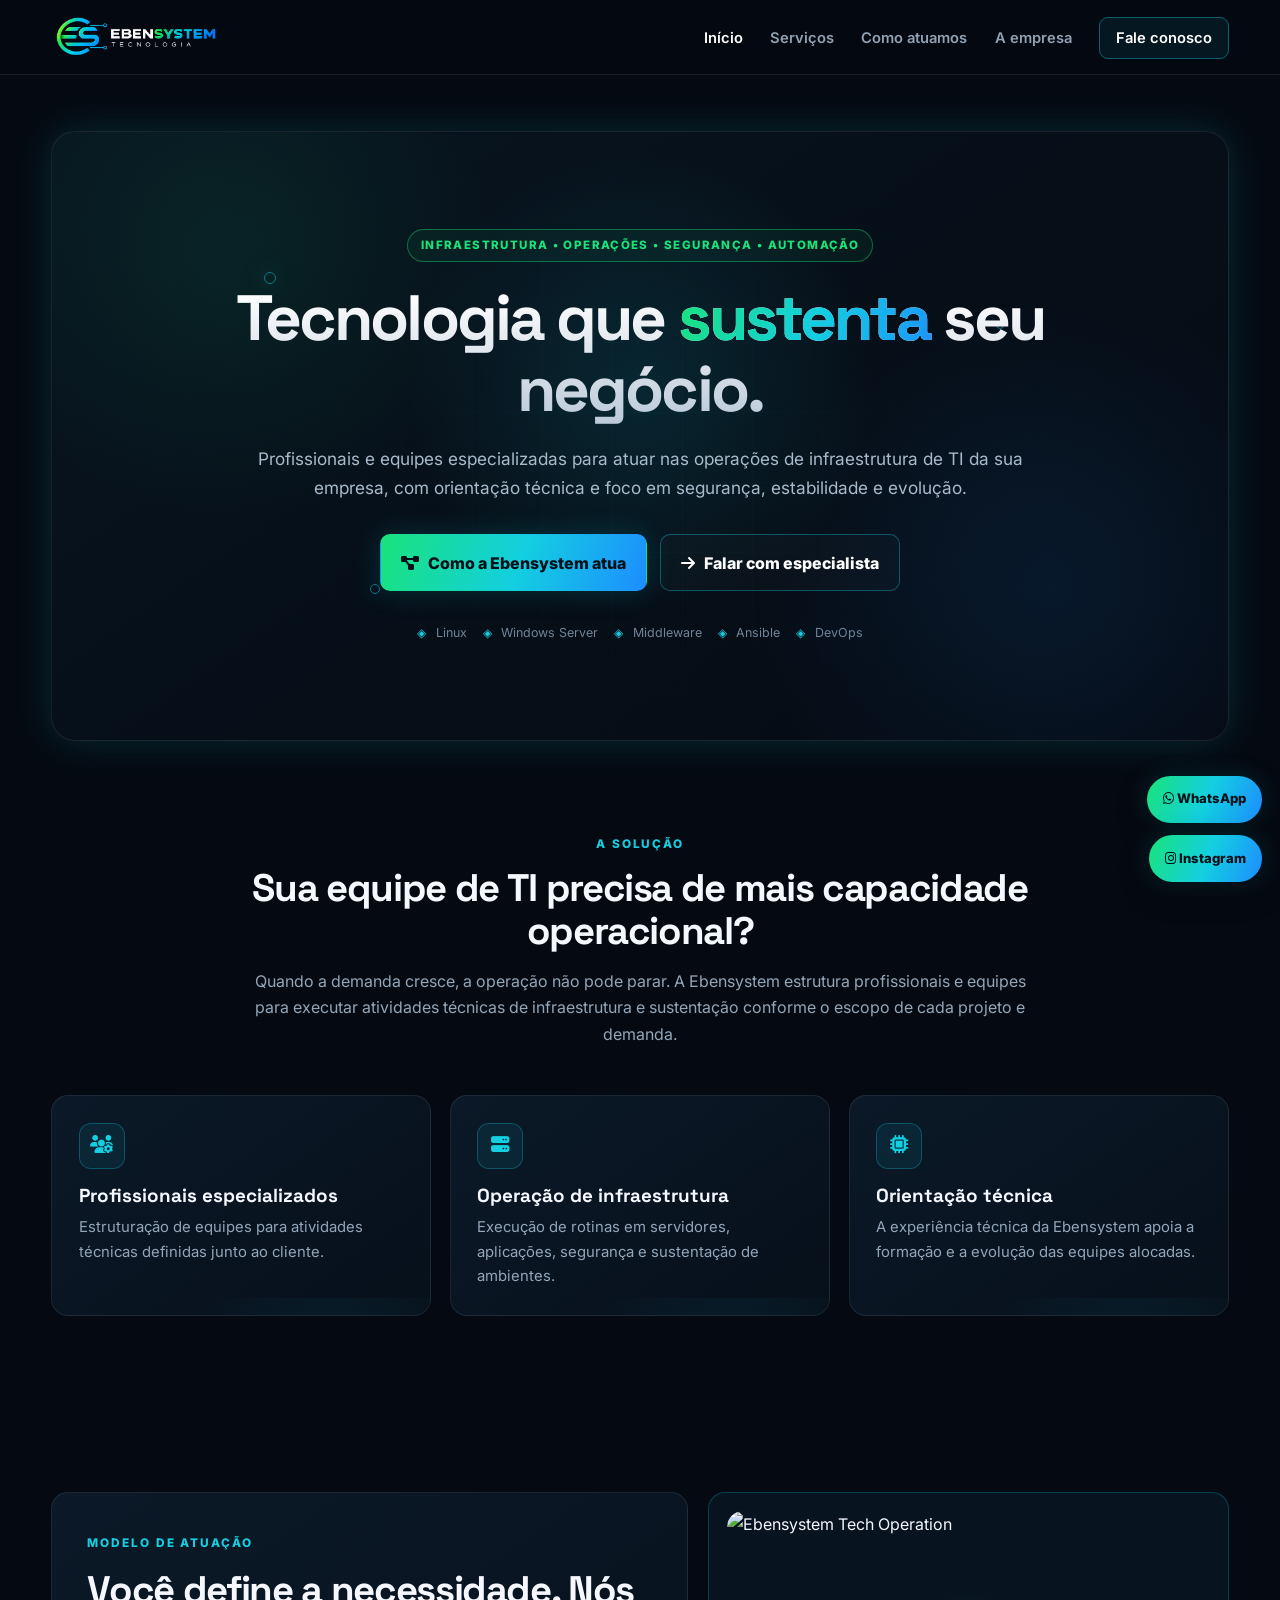
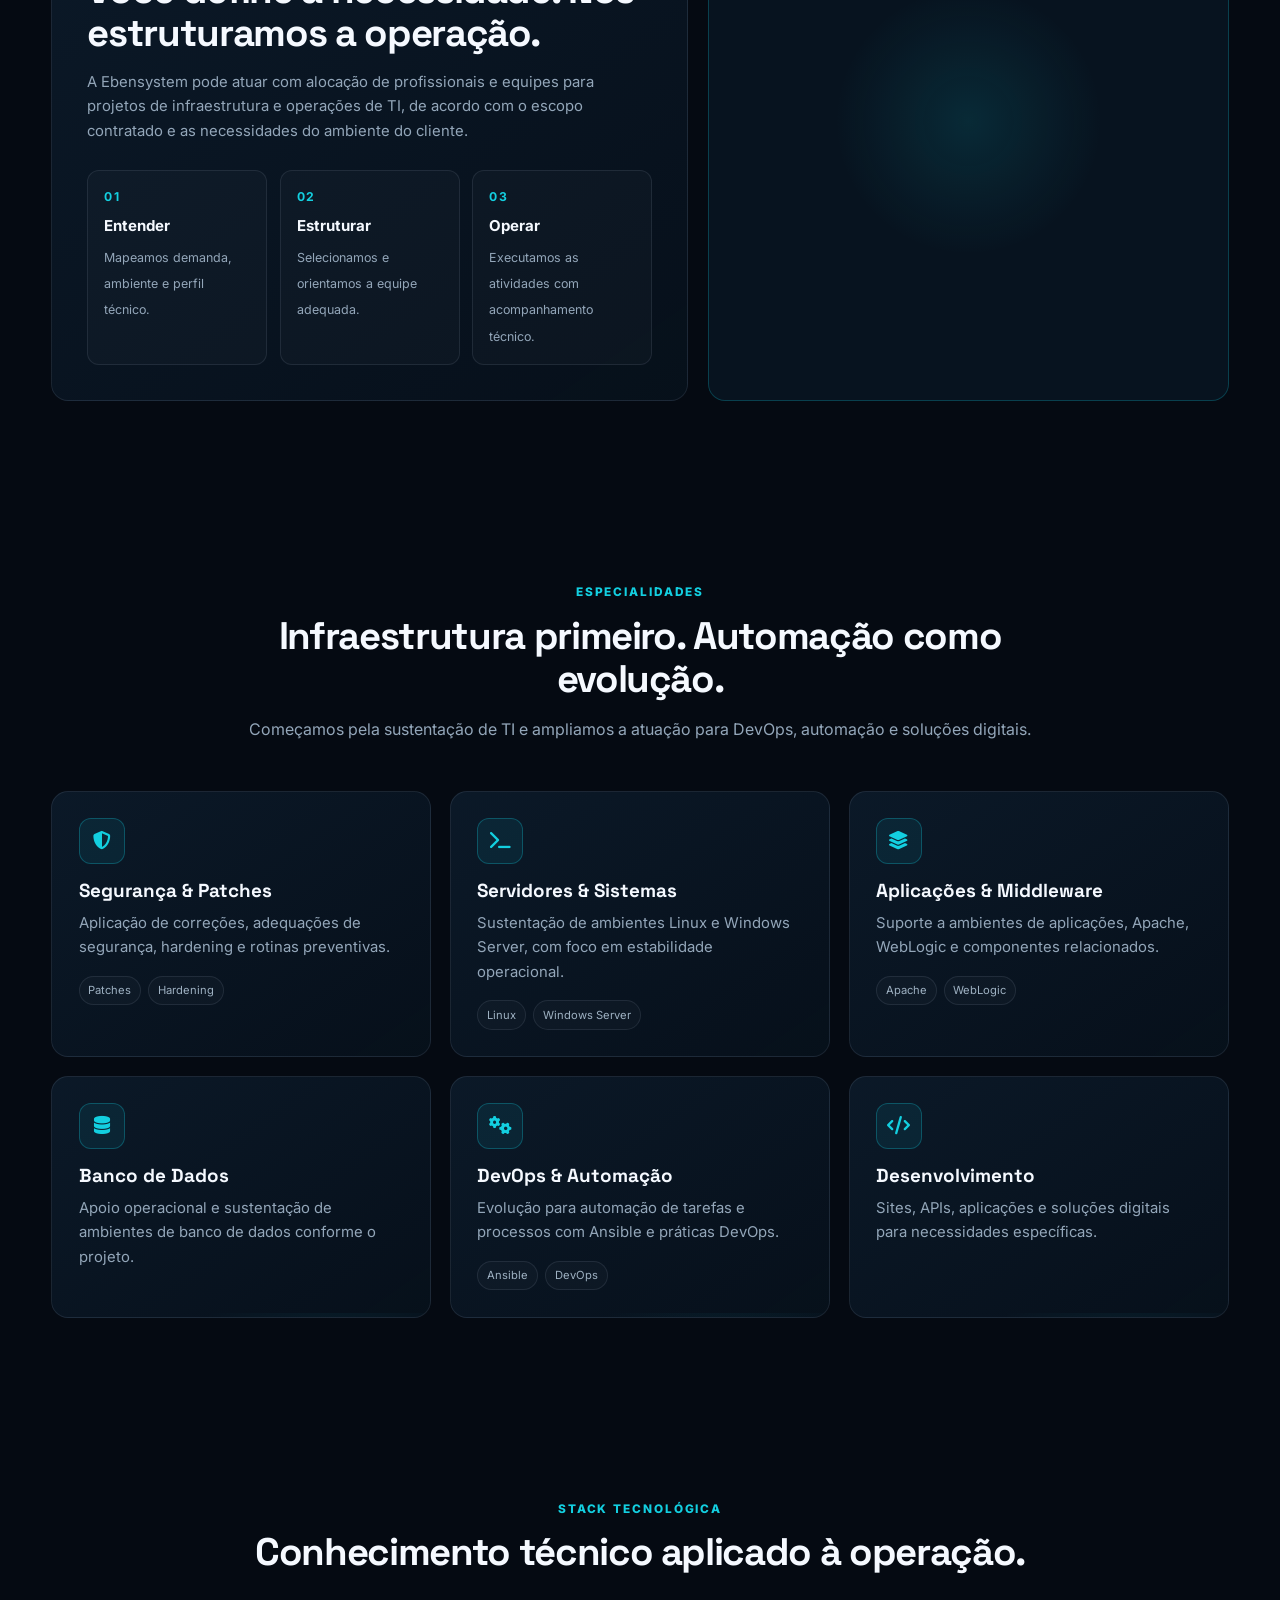
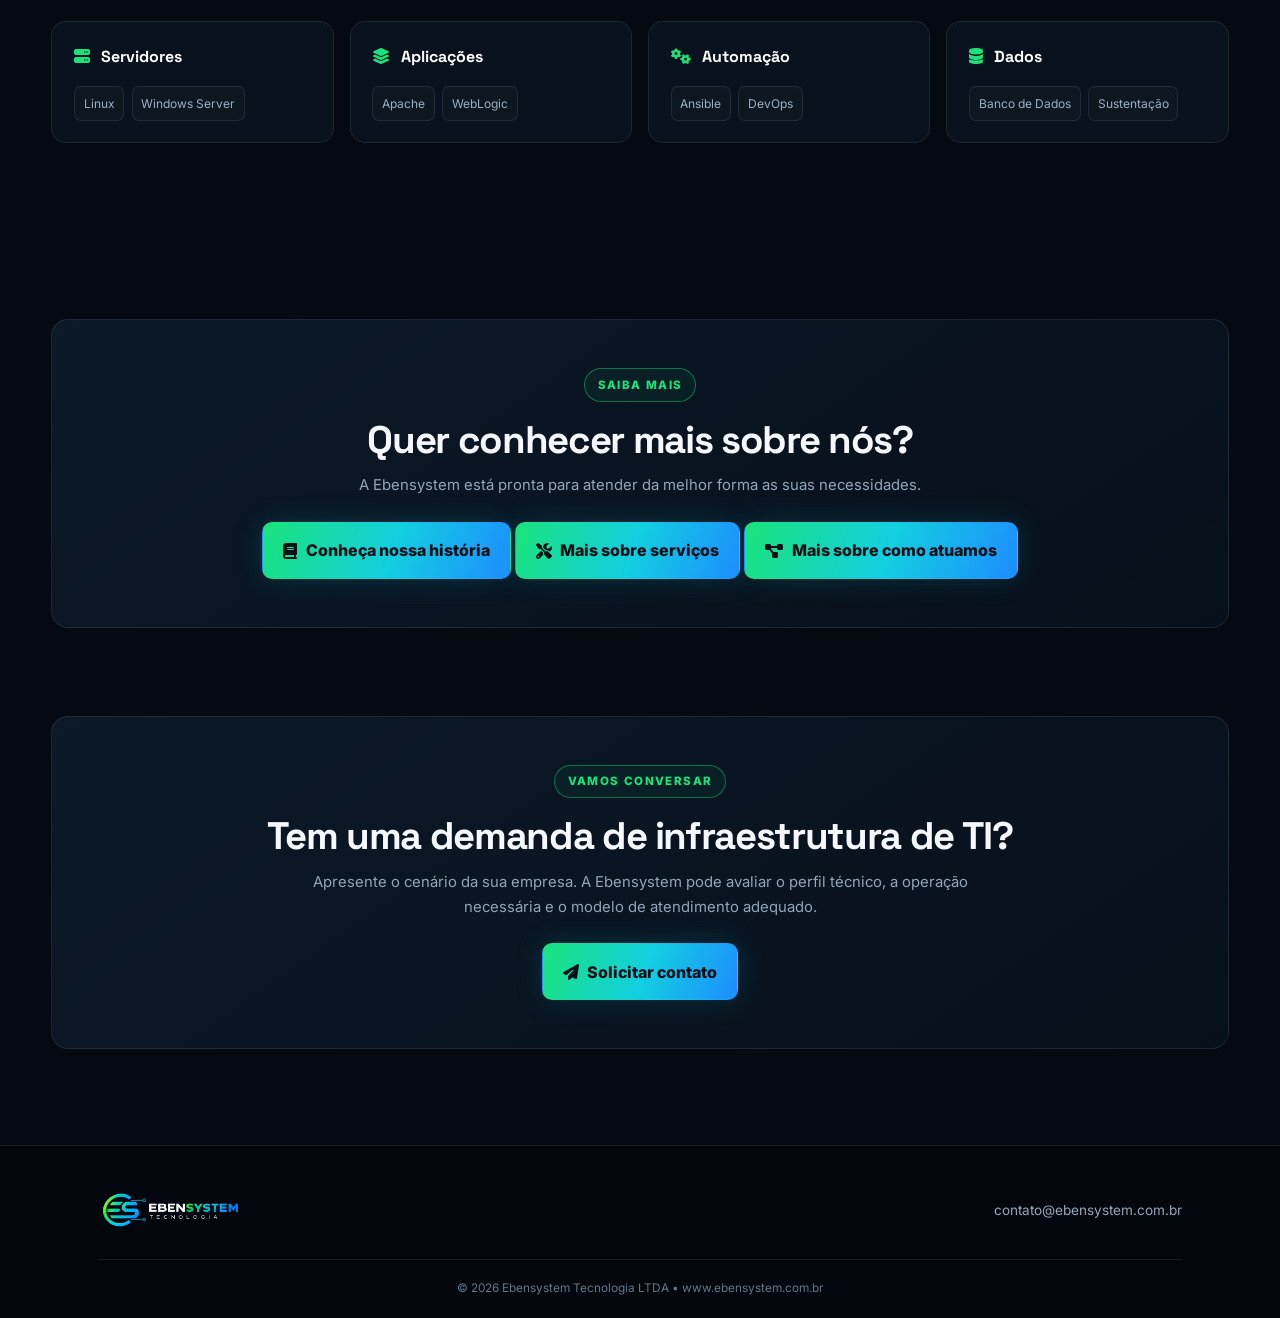
==== commit e27e969e: "Revise index.html for content and structure updates Updated meta description, title, and navigation " ====
--- a/index.html
+++ b/index.html
@@ -3,17 +3,17 @@
  <head>
   <meta charset="utf-8"/>
   <meta content="width=device-width, initial-scale=1.0" name="viewport"/>
-  <meta content="Servi&ccedil;os de infraestrutura, opera&ccedil;&otilde;es, seguran&ccedil;a, servidores, aplica&ccedil;&otilde;es, DevOps, automa&ccedil;&atilde;o e desenvolvimento da Ebensystem Tecnologia." name="description"/>
+  <meta content="Ebensystem Tecnologia &mdash; profissionais e equipes especializadas para opera&ccedil;&otilde;es de infraestrutura, seguran&ccedil;a, servidores, aplica&ccedil;&otilde;es e automa&ccedil;&atilde;o de TI." name="description"/>
   <title>
-   Ebensystem Tecnologia | Servi&ccedil;os
+   Ebensystem Tecnologia | Infraestrutura e Opera&ccedil;&otilde;es de TI
   </title>
-  <link href="../css/style.css" rel="stylesheet"/>
+  <link href="css/style.css" rel="stylesheet"/>
   <link href="https://cdnjs.cloudflare.com/ajax/libs/font-awesome/6.4.0/css/all.min.css" rel="stylesheet"/>
  </head>
  <body>
   <header>
-   <a class="logo-container" href="../">
-    <img alt="Ebensystem Tecnologia" class="logo-img" src="../img/logo.png"/>
+   <a class="logo-container" href="./">
+    <img alt="Ebensystem Tecnologia" class="logo-img" src="img/logo.png"/>
    </a>
    <button aria-expanded="false" aria-label="Abrir menu" class="menu-toggle" type="button">
     <i class="fa-solid fa-bars">
@@ -22,27 +22,27 @@
    <nav>
     <ul>
      <li>
-      <a href="../">
+      <a aria-current="page" class="active" href="./">
        In&iacute;cio
       </a>
      </li>
      <li>
-      <a aria-current="page" class="active" href="../servicos/">
+      <a href="./servicos/">
        Servi&ccedil;os
       </a>
      </li>
      <li>
-      <a href="../clientes/">
+      <a href="./clientes/">
        Como atuamos
       </a>
      </li>
      <li>
-      <a href="../historia/">
+      <a href="./historia/">
        A empresa
       </a>
      </li>
      <li>
-      <a class="nav-cta" href="../contato/">
+      <a class="nav-cta" href="./contato/">
        Fale conosco
       </a>
      </li>
@@ -50,143 +50,394 @@
    </nav>
   </header>
   <main>
-   <section class="page-hero">
-    <span class="eyebrow">
-     Servi&ccedil;os especializados
+   <section class="hero reveal">
+    <div class="hero-grid">
+    </div>
+    <span class="hero-node node1">
     </span>
-    <h1>
-     Infraestrutura e opera&ccedil;&otilde;es para manter sua TI funcionando.
-    </h1>
-    <p>
-     Atua&ccedil;&atilde;o t&eacute;cnica para empresas que precisam refor&ccedil;ar sua opera&ccedil;&atilde;o, sustentar ambientes corporativos e evoluir processos de TI.
-    </p>
-   </section>
-   <section class="section" style="padding-top:1rem">
-    <div class="grid-2">
-     <div class="card">
-      <div class="card-icon">
-       <i class="fa-solid fa-server">
-       </i>
-      </div>
-      <h3>
-       Administra&ccedil;&atilde;o de Servidores &amp; Infraestrutura
-      </h3>
-      <p>
-       Suporte e sustenta&ccedil;&atilde;o de ambientes, servidores Linux e Windows Server e rotinas operacionais.
-      </p>
-      <div class="tech-badge-list">
-       <span class="tech-badge">
-        Linux
-       </span>
-       <span class="tech-badge">
-        Windows Server
-       </span>
-      </div>
-     </div>
-     <div class="card">
-      <div class="card-icon">
-       <i class="fa-solid fa-shield-halved">
-       </i>
-      </div>
-      <h3>
-       Seguran&ccedil;a Operacional &amp; Patches
-      </h3>
-      <p>
-       Aplica&ccedil;&atilde;o de corre&ccedil;&otilde;es, adequa&ccedil;&otilde;es de seguran&ccedil;a, hardening e apoio &agrave; manuten&ccedil;&atilde;o preventiva.
-      </p>
-      <div class="tech-badge-list">
-       <span class="tech-badge">
-        Patches
-       </span>
-       <span class="tech-badge">
-        Hardening
-       </span>
-      </div>
-     </div>
-     <div class="card">
-      <div class="card-icon">
-       <i class="fa-solid fa-layer-group">
-       </i>
-      </div>
-      <h3>
-       Aplica&ccedil;&otilde;es &amp; Middleware
-      </h3>
-      <p>
-       Sustenta&ccedil;&atilde;o de ambientes de aplica&ccedil;&atilde;o e middleware, incluindo Apache e WebLogic.
-      </p>
-      <div class="tech-badge-list">
-       <span class="tech-badge">
-        Apache
-       </span>
-       <span class="tech-badge">
-        WebLogic
-       </span>
-      </div>
-     </div>
-     <div class="card">
-      <div class="card-icon">
-       <i class="fa-solid fa-database">
-       </i>
-      </div>
-      <h3>
-       Suporte Operacional de Banco de Dados
-      </h3>
-      <p>
-       Apoio t&eacute;cnico e operacional &agrave;s necessidades de sustenta&ccedil;&atilde;o de ambientes de dados.
-      </p>
-     </div>
-     <div class="card">
-      <div class="card-icon">
-       <i class="fa-solid fa-gears">
-       </i>
-      </div>
-      <h3>
-       DevOps &amp; Automa&ccedil;&atilde;o
-      </h3>
-      <p>
-       Evolu&ccedil;&atilde;o de rotinas manuais para processos mais repet&iacute;veis e automatizados, com Ansible e pr&aacute;ticas DevOps.
-      </p>
-      <div class="tech-badge-list">
-       <span class="tech-badge">
-        Ansible
-       </span>
-       <span class="tech-badge">
-        Automa&ccedil;&atilde;o
-       </span>
-       <span class="tech-badge">
-        DevOps
-       </span>
-      </div>
-     </div>
-     <div class="card">
-      <div class="card-icon">
-       <i class="fa-solid fa-code">
-       </i>
-      </div>
-      <h3>
-       Desenvolvimento &amp; Solu&ccedil;&otilde;es Digitais
-      </h3>
-      <p>
-       Cria&ccedil;&atilde;o de sites, APIs, pequenas aplica&ccedil;&otilde;es e solu&ccedil;&otilde;es sob medida para necessidades espec&iacute;ficas.
-      </p>
+    <span class="hero-node node2">
+    </span>
+    <span class="hero-node node3">
+    </span>
+    <div class="hero-content">
+     <span class="eyebrow">
+      Infraestrutura &bull; Opera&ccedil;&otilde;es &bull; Seguran&ccedil;a &bull; Automa&ccedil;&atilde;o
+     </span>
+     <h1>
+      Tecnologia que
+      <span>
+       sustenta
+      </span>
+      seu neg&oacute;cio.
+     </h1>
+     <p>
+      Profissionais e equipes especializadas para atuar nas opera&ccedil;&otilde;es de infraestrutura de TI da sua empresa, com orienta&ccedil;&atilde;o t&eacute;cnica e foco em seguran&ccedil;a, estabilidade e evolu&ccedil;&atilde;o.
+     </p>
+     <div class="hero-actions">
+      <a class="btn-primary" href="./clientes/">
+       <i class="fa-solid fa-diagram-project">
+       </i>
+       Como a Ebensystem atua
+      </a>
+      <a class="btn-secondary" href="./contato/">
+       <i class="fa-solid fa-arrow-right">
+       </i>
+       Falar com especialista
+      </a>
+     </div>
+     <div class="hero-techline">
+      <span>
+       Linux
+      </span>
+      <span>
+       Windows Server
+      </span>
+      <span>
+       Middleware
+      </span>
+      <span>
+       Ansible
+      </span>
+      <span>
+       DevOps
+      </span>
      </div>
     </div>
    </section>
    <section class="section">
     <div class="section-head">
      <span class="section-kicker">
-      Foco principal
+      A Solução
      </span>
      <h2>
-      Profissionais para a opera&ccedil;&atilde;o do seu ambiente.
+      Sua equipe de TI precisa de mais capacidade operacional?
      </h2>
      <p>
-      A Ebensystem pode estruturar profissionais e equipes para executar atividades t&eacute;cnicas definidas no projeto, com orienta&ccedil;&atilde;o e acompanhamento t&eacute;cnico especializado.
+      Quando a demanda cresce, a opera&ccedil;&atilde;o n&atilde;o pode parar. A Ebensystem estrutura profissionais e equipes para executar atividades t&eacute;cnicas de infraestrutura e sustenta&ccedil;&atilde;o conforme o escopo de cada projeto e demanda.
      </p>
-     <a class="btn-secondary" href="../clientes/" style="margin-top:1.3rem">
-      Conhe&ccedil;a nosso modelo de atua&ccedil;&atilde;o
+    </div>
+    <div class="grid-3">
+     <div class="card reveal">
+      <div class="card-icon">
+       <i class="fa-solid fa-users-gear">
+       </i>
+      </div>
+      <h3>
+       Profissionais especializados
+      </h3>
+      <p>
+       Estrutura&ccedil;&atilde;o de equipes para atividades t&eacute;cnicas definidas junto ao cliente.
+      </p>
+     </div>
+     <div class="card reveal delay-1">
+      <div class="card-icon">
+       <i class="fa-solid fa-server">
+       </i>
+      </div>
+      <h3>
+       Opera&ccedil;&atilde;o de infraestrutura
+      </h3>
+      <p>
+       Execu&ccedil;&atilde;o de rotinas em servidores, aplica&ccedil;&otilde;es, seguran&ccedil;a e sustenta&ccedil;&atilde;o de ambientes.
+      </p>
+     </div>
+     <div class="card reveal delay-2">
+      <div class="card-icon">
+       <i class="fa-solid fa-microchip">
+       </i>
+      </div>
+      <h3>
+       Orienta&ccedil;&atilde;o t&eacute;cnica
+      </h3>
+      <p>
+       A experi&ecirc;ncia t&eacute;cnica da Ebensystem apoia a forma&ccedil;&atilde;o e a evolu&ccedil;&atilde;o das equipes alocadas.
+      </p>
+     </div>
+    </div>
+   </section>
+   <section class="section" id="modelo">
+    <div class="model">
+     <div class="card model-main">
+      <span class="section-kicker">
+       Modelo de atua&ccedil;&atilde;o
+      </span>
+      <h2>
+       Voc&ecirc; define a necessidade. N&oacute;s estruturamos a opera&ccedil;&atilde;o.
+      </h2>
+      <p>
+       A Ebensystem pode atuar com aloca&ccedil;&atilde;o de profissionais e equipes para projetos de infraestrutura e opera&ccedil;&otilde;es de TI, de acordo com o escopo contratado e as necessidades do ambiente do cliente.
+      </p>
+      <div class="model-steps">
+       <div class="step">
+        <b>
+         01
+        </b>
+        <strong>
+         Entender
+        </strong>
+        <span>
+         Mapeamos demanda, ambiente e perfil t&eacute;cnico.
+        </span>
+       </div>
+       <div class="step">
+        <b>
+         02
+        </b>
+        <strong>
+         Estruturar
+        </strong>
+        <span>
+         Selecionamos e orientamos a equipe adequada.
+        </span>
+       </div>
+       <div class="step">
+        <b>
+         03
+        </b>
+        <strong>
+         Operar
+        </strong>
+        <span>
+         Executamos as atividades com acompanhamento t&eacute;cnico.
+        </span>
+       </div>
+      </div>
+     </div>
+     <div class="tech-panel" style="display:flex;align-items:center;justify-content:center;overflow:hidden;padding:18px;box-sizing:border-box;">
+
+      <img
+
+       src="img/ebensystem-tech-operation-8s.gif"
+
+       alt="Ebensystem Tech Operation"
+
+       style="display:block;width:100%;height:100%;max-width:100%;max-height:100%;object-fit:contain;object-position:center;border-radius:16px;"
+
+      />
+
+     </div>
+    </div>
+   </section>
+   <section class="section">
+    <div class="section-head">
+     <span class="section-kicker">
+      Especialidades
+     </span>
+     <h2>
+      Infraestrutura primeiro. Automa&ccedil;&atilde;o como evolu&ccedil;&atilde;o.
+     </h2>
+     <p>
+      Come&ccedil;amos pela sustenta&ccedil;&atilde;o de TI e ampliamos a atua&ccedil;&atilde;o para DevOps, automa&ccedil;&atilde;o e solu&ccedil;&otilde;es digitais.
+     </p>
+    </div>
+    <div class="grid-3">
+     <div class="card">
+      <div class="card-icon">
+       <i class="fa-solid fa-shield-halved">
+       </i>
+      </div>
+      <h3>
+       Seguran&ccedil;a &amp; Patches
+      </h3>
+      <p>
+       Aplica&ccedil;&atilde;o de corre&ccedil;&otilde;es, adequa&ccedil;&otilde;es de seguran&ccedil;a, hardening e rotinas preventivas.
+      </p>
+      <div class="tech-badge-list">
+       <span class="tech-badge">
+        Patches
+       </span>
+       <span class="tech-badge">
+        Hardening
+       </span>
+      </div>
+     </div>
+     <div class="card">
+      <div class="card-icon">
+       <i class="fa-solid fa-terminal">
+       </i>
+      </div>
+      <h3>
+       Servidores &amp; Sistemas
+      </h3>
+      <p>
+       Sustenta&ccedil;&atilde;o de ambientes Linux e Windows Server, com foco em estabilidade operacional.
+      </p>
+      <div class="tech-badge-list">
+       <span class="tech-badge">
+        Linux
+       </span>
+       <span class="tech-badge">
+        Windows Server
+       </span>
+      </div>
+     </div>
+     <div class="card">
+      <div class="card-icon">
+       <i class="fa-solid fa-layer-group">
+       </i>
+      </div>
+      <h3>
+       Aplica&ccedil;&otilde;es &amp; Middleware
+      </h3>
+      <p>
+       Suporte a ambientes de aplica&ccedil;&otilde;es, Apache, WebLogic e componentes relacionados.
+      </p>
+      <div class="tech-badge-list">
+       <span class="tech-badge">
+        Apache
+       </span>
+       <span class="tech-badge">
+        WebLogic
+       </span>
+      </div>
+     </div>
+     <div class="card">
+      <div class="card-icon">
+       <i class="fa-solid fa-database">
+       </i>
+      </div>
+      <h3>
+       Banco de Dados
+      </h3>
+      <p>
+       Apoio operacional e sustenta&ccedil;&atilde;o de ambientes de banco de dados conforme o projeto.
+      </p>
+     </div>
+     <div class="card">
+      <div class="card-icon">
+       <i class="fa-solid fa-gears">
+       </i>
+      </div>
+      <h3>
+       DevOps &amp; Automa&ccedil;&atilde;o
+      </h3>
+      <p>
+       Evolu&ccedil;&atilde;o para automa&ccedil;&atilde;o de tarefas e processos com Ansible e pr&aacute;ticas DevOps.
+      </p>
+      <div class="tech-badge-list">
+       <span class="tech-badge">
+        Ansible
+       </span>
+       <span class="tech-badge">
+        DevOps
+       </span>
+      </div>
+     </div>
+     <div class="card">
+      <div class="card-icon">
+       <i class="fa-solid fa-code">
+       </i>
+      </div>
+      <h3>
+       Desenvolvimento
+      </h3>
+      <p>
+       Sites, APIs, aplica&ccedil;&otilde;es e solu&ccedil;&otilde;es digitais para necessidades espec&iacute;ficas.
+      </p>
+     </div>
+    </div>
+   </section>
+   <section class="section">
+    <div class="section-head">
+     <span class="section-kicker">
+      Stack tecnol&oacute;gica
+     </span>
+     <h2>
+      Conhecimento t&eacute;cnico aplicado &agrave; opera&ccedil;&atilde;o.
+     </h2>
+    </div>
+    <div class="tech-stack">
+     <div class="tech-category">
+      <h4>
+       <i class="fa-solid fa-server">
+       </i>
+       Servidores
+      </h4>
+      <div class="tech-list">
+       <span class="tech-item">
+        Linux
+       </span>
+       <span class="tech-item">
+        Windows Server
+       </span>
+      </div>
+     </div>
+     <div class="tech-category">
+      <h4>
+       <i class="fa-solid fa-layer-group">
+       </i>
+       Aplica&ccedil;&otilde;es
+      </h4>
+      <div class="tech-list">
+       <span class="tech-item">
+        Apache
+       </span>
+       <span class="tech-item">
+        WebLogic
+       </span>
+      </div>
+     </div>
+     <div class="tech-category">
+      <h4>
+       <i class="fa-solid fa-gears">
+       </i>
+       Automa&ccedil;&atilde;o
+      </h4>
+      <div class="tech-list">
+       <span class="tech-item">
+        Ansible
+       </span>
+       <span class="tech-item">
+        DevOps
+       </span>
+      </div>
+     </div>
+     <div class="tech-category">
+      <h4>
+       <i class="fa-solid fa-database">
+       </i>
+       Dados
+      </h4>
+      <div class="tech-list">
+       <span class="tech-item">
+        Banco de Dados
+       </span>
+       <span class="tech-item">
+        Sustenta&ccedil;&atilde;o
+       </span>
+      </div>
+     </div>
+    </div>
+   </section>
+   <section class="section">
+    <div class="card" style="text-align:center;padding:3rem 1.5rem">
+     <span class="tech-tag">
+      SAIBA MAIS
+     </span>
+     <h2 style="margin:1rem 0 .8rem">
+      Quer conhecer mais sobre nós?
+     </h2>
+     <p class="muted" style="max-width:700px;margin:0 auto 1.5rem">
+      A Ebensystem está pronta para atender da melhor forma as suas necessidades.
+     </p>
+     <a class="btn-primary" href="./historia/">
+      <i class="fa-solid fa-book"></i>
+      </i>
+      Conheça nossa história
      </a>
-    </div>
+       </a>
+       <a class="btn-primary" href="./servicos/">
+       <i class="fa-solid fa-screwdriver-wrench"></i>
+       </i> 
+       Mais sobre serviços
+      </a>
+       <a class="btn-primary" href="./clientes/">
+       <i class="fa-solid fa-diagram-project">
+       </i>
+       Mais sobre como atuamos
+      </a>
+    </div>
+    
    </section>
 
    </div>
@@ -211,8 +462,8 @@
   </main>
   <footer>
    <div class="footer-content">
-    <a class="logo-container" href="../">
-     <img alt="Ebensystem Tecnologia" class="logo-img" src="../img/logo.png"/>
+    <a class="logo-container" href="./">
+     <img alt="Ebensystem Tecnologia" class="logo-img" src="img/logo.png"/>
     </a>
     <p class="footer-mail">
      contato@ebensystem.com.br
@@ -222,15 +473,37 @@
     &copy; 2026 Ebensystem Tecnologia LTDA &bull; www.ebensystem.com.br
    </div>
   </footer>
-  <a class="btn-flutuante" href="../contato/">
-   <i class="fa-solid fa-paper-plane">
-   </i>
-   <span>
-    Fale conosco
-   </span>
-  </a>
-  <script src="../app.js">
-  </script>
+
+  <!-- BOTÕES FLUTUANTES -->
+  <div class="botoes-flutuantes">
+
+    <!-- WhatsApp -->
+    <a
+      class="btn-flutuante btn-whatsapp"
+      href="https://wa.me/5551997706395"
+      target="_blank"
+      rel="noopener noreferrer"
+      title="Falar com a Ebensystem pelo WhatsApp"
+    >
+      <i class="fa-brands fa-whatsapp"></i>
+      <span>WhatsApp</span>
+    </a>
+
+    <!-- Instagram -->
+    <a
+      class="btn-flutuante btn-instagram"
+      href="https://www.instagram.com/ebensystem/"
+      target="_blank"
+      rel="noopener noreferrer"
+      title="Siga a Ebensystem no Instagram"
+    >
+      <i class="fa-brands fa-instagram"></i>
+      <span>Instagram</span>
+    </a>
+
+  </div>
+
+  <script src="app.js"></script>
+
  </body>
 </html>
-
